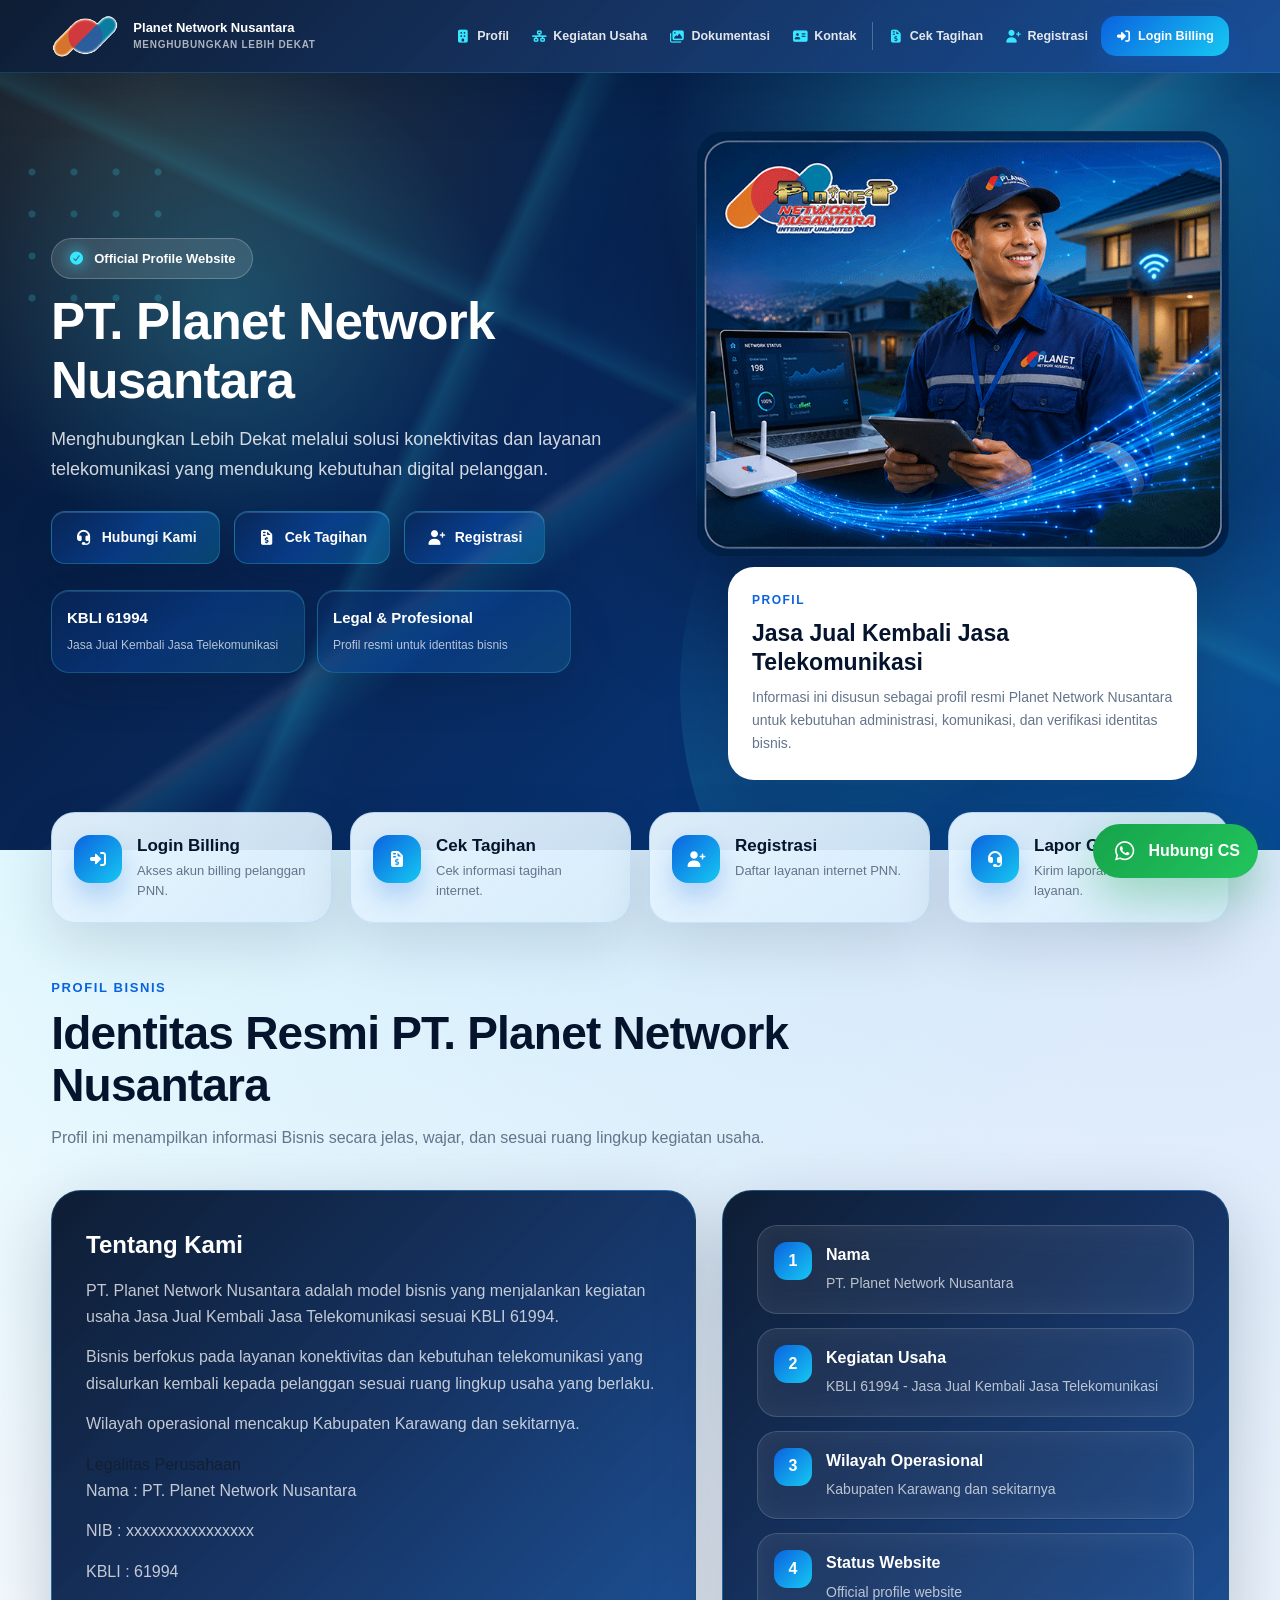
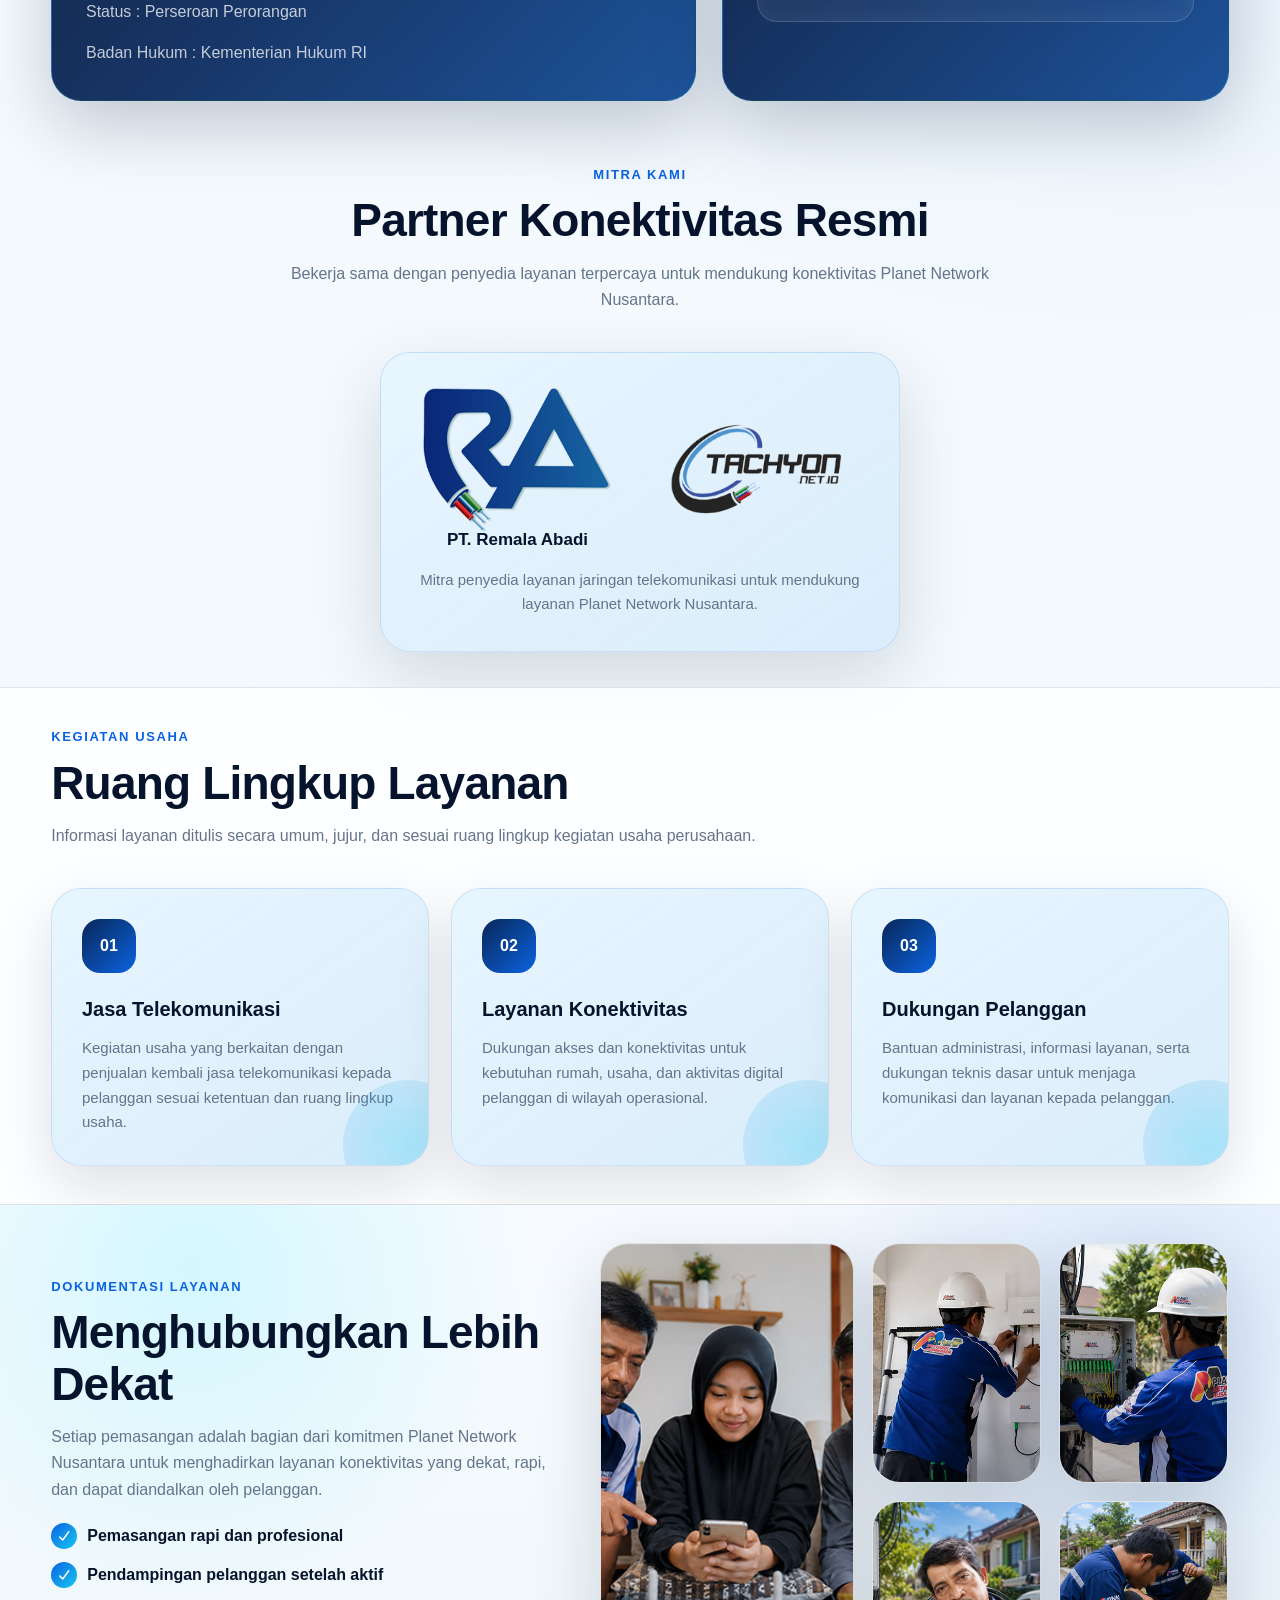
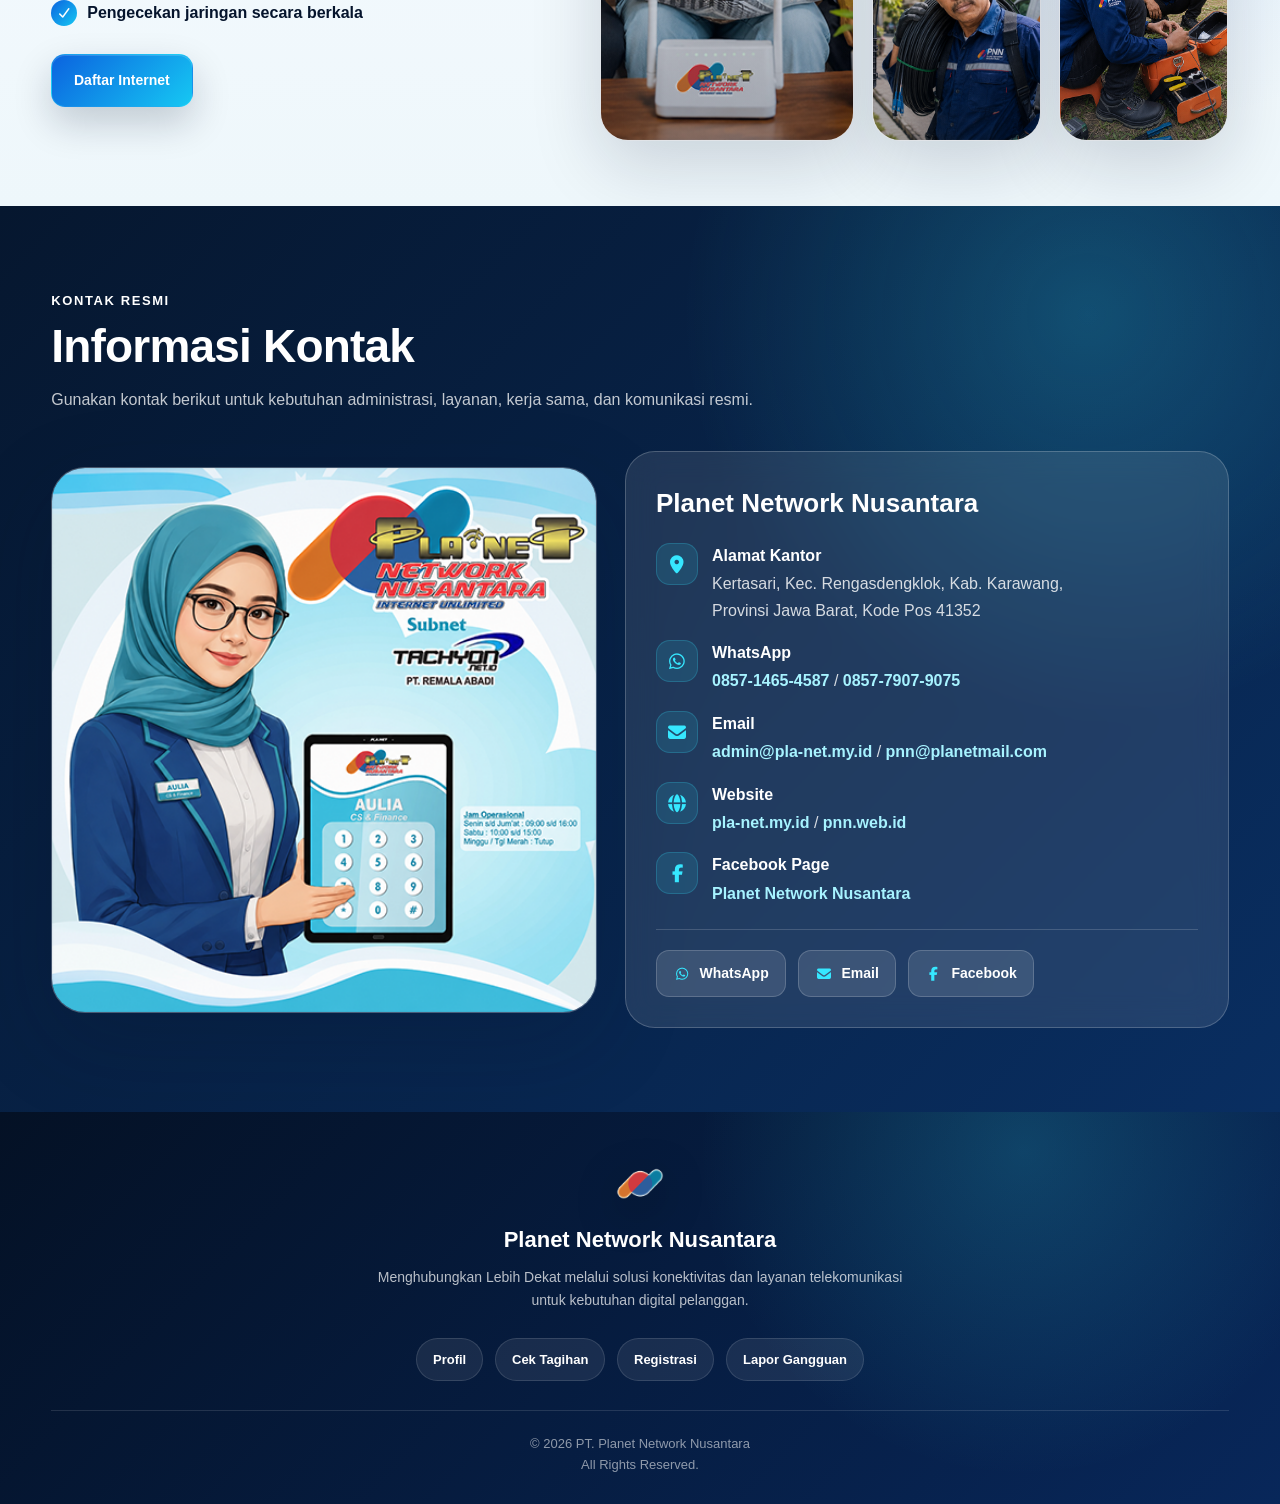
==== index.html @ 6c0a1326 "Update index.html" ====
<!DOCTYPE html>
<html lang="id">
<head>
<meta charset="UTF-8">
<meta name="viewport" content="width=device-width, initial-scale=1.0">

<title>PT. Planet Network Nusantara</title>
<meta name="description" content="PT. Planet Network Nusantara adalah penyedia layanan akses internet berbasis fiber optik dan jasa jual kembali jasa telekomunikasi (KBLI 61994).">	
<meta name="keywords" content="PT. Planet Network Nusantara, Planet Network Nusantara, Internet Fiber Optik, ISP, KBLI 61994">
<meta name="author" content="PT. Planet Network Nusantara">
<link rel="canonical" href="https://pla-net.my.id/">
<script type="application/ld+json">
{
  "@context":"https://schema.org",
  "@type":"Organization",
  "name":"PT. Planet Network Nusantara",
  "url":"https://pla-net.my.id",
  "logo":"https://pla-net.my.id/img/logo.png",
  "email":"admin@pla-net.my.id",
  "telephone":"+6285779079075",
  "address":{
      "@type":"PostalAddress",
      "addressLocality":"Karawang",
      "addressRegion":"Jawa Barat",
      "addressCountry":"ID"
  }
}
</script>
<meta name="robots" content="index, follow">
<meta property="og:title" content="PT. Planet Network Nusantara">

<meta property="og:image" content="https://pla-net.my.id/img/og-pnn.jpg">
<meta property="og:url" content="https://pla-net.my.id">
<meta property="og:type" content="website">
	
<meta name="twitter:card" content="summary_large_image">
<meta name="twitter:title" content="PT. Planet Network Nusantara">
<meta name="twitter:description" content="PT. Planet Network Nusantara adalah penyedia layanan akses internet berbasis fiber optik dan jasa jual kembali jasa telekomunikasi (KBLI 61994).">
<meta name="twitter:image" content="https://pla-net.my.id/img/og-pnn.jpg">

<link rel="icon" type="image/png" href="img/logo.png">
<link rel="stylesheet" href="vendor/fontawesome/css/all.min.css">
<link rel="stylesheet" href="css/style.css">

</head>

<body>

  <header class="site-header">
  <div class="container nav-wrapper">

    <a class="brand" href="#home">
      <img src="img/logo.png" alt="Logo Planet Network Nusantara">
      <div class="brand-title">
        Planet Network Nusantara
        <span>Menghubungkan Lebih Dekat</span>
      </div>
    </a>

    <button type="button" class="nav-toggle" id="navToggle" aria-label="Buka Menu">
      <i class="fa-solid fa-bars"></i>
    </button>

    <nav class="main-nav" id="mainNav">  
  <a href="#profil"><i class="fa-solid fa-building"></i> Profil</a>
  <a href="#kegiatan"><i class="fa-solid fa-network-wired"></i> Kegiatan Usaha</a>
<a href="#dokumentasi"><i class="fa-solid fa-images"></i> Dokumentasi</a>
<a href="#kontak"><i class="fa-solid fa-address-card"></i> Kontak</a>

  <div class="nav-divider"></div>

  <a href="https://cek.pnn.web.id">
    <i class="fa-solid fa-file-invoice-dollar"></i> Cek Tagihan
  </a>

  <a href="https://daftar.pnn.web.id">
    <i class="fa-solid fa-user-plus"></i> Registrasi
  </a>

  <a class="nav-cta" href="https://login.pnn.web.id">
    <i class="fa-solid fa-right-to-bracket"></i> Login Billing
  </a>
</nav>
  </div>
</header>

  <main>
    <section class="hero" id="home">
      <div class="container hero-grid">
        <div>
          <div class="hero-badge">
  <i class="fa-solid fa-circle-check"></i>
  Official Profile Website
</div>
          <h1>PT. Planet Network Nusantara</h1>
          <p>
  Menghubungkan Lebih Dekat melalui solusi konektivitas
  dan layanan telekomunikasi yang mendukung kebutuhan
  digital pelanggan.
</p>

          <div class="actions">

  <a class="btn btn-primary" href="#kontak">
    <i class="fa-solid fa-headset"></i>
    Hubungi Kami
  </a>

  <a class="btn btn-secondary" href="https://cek.pnn.web.id">
    <i class="fa-solid fa-file-invoice-dollar"></i>
    Cek Tagihan
  </a>

  <a class="btn btn-secondary" href="https://daftar.pnn.web.id">
    <i class="fa-solid fa-user-plus"></i>
    Registrasi
  </a>

</div>

          <div class="trust-row">
            <div class="trust">
              <strong>KBLI 61994</strong>
              <span>Jasa Jual Kembali Jasa Telekomunikasi</span>
            </div>
            
            <div class="trust">
              <strong>Legal & Profesional</strong>
              <span>Profil resmi untuk identitas bisnis</span>
            </div>
          </div>
        </div>

        <div class="hero-visual">

  <img 
    class="hero-tech-img"
    src="img/hero-network.png"
    alt="Planet Network Nusantara">

  <div class="showcase-card">
          <div class="glass-card">
            <small>Profil</small>
            <h3>Jasa Jual Kembali Jasa Telekomunikasi</h3>
            <p>
              Informasi ini disusun sebagai profil resmi Planet Network Nusantara
              untuk kebutuhan administrasi, komunikasi, dan verifikasi identitas bisnis.
            </p>
          </div>
        </div>
      </div>
    </section>
    <section class="quick-section" id="akses-cepat">
      <div class="container">

        <div class="quick-grid">

          <a class="quick-card" href="https://login.pnn.web.id">
            <div class="quick-icon">
              <i class="fa-solid fa-right-to-bracket"></i>
            </div>
            <div>
              <h3>Login Billing</h3>
              <p>Akses akun billing pelanggan PNN.</p>
            </div>
          </a>

          <a class="quick-card" href="https://cek.pnn.web.id">
            <div class="quick-icon">
              <i class="fa-solid fa-file-invoice-dollar"></i>
            </div>
            <div>
              <h3>Cek Tagihan</h3>
              <p>Cek informasi tagihan internet.</p>
            </div>
          </a>

          <a class="quick-card" href="https://daftar.pnn.web.id">
            <div class="quick-icon">
              <i class="fa-solid fa-user-plus"></i>
            </div>
            <div>
              <h3>Registrasi</h3>
              <p>Daftar layanan internet PNN.</p>
            </div>
          </a>

          <a class="quick-card" href="https://lapor.pnn.web.id">
            <div class="quick-icon">
              <i class="fa-solid fa-headset"></i>
            </div>
            <div>
              <h3>Lapor Gangguan</h3>
              <p>Kirim laporan kendala layanan.</p>
            </div>
          </a>

        </div>

      </div>
    </section>
	
    <section id="profil">
      <div class="container">
        <div class="section-head">
          <div class="label">Profil Bisnis</div>
          <h2>Identitas Resmi PT. Planet Network Nusantara</h2>
          <p>
            Profil ini menampilkan informasi Bisnis secara jelas, wajar, dan sesuai ruang lingkup kegiatan usaha.
          </p>
        </div>

        <div class="about-wrap">
          <div class="panel">
            <h3>Tentang Kami</h3>
            <p>
              PT. Planet Network Nusantara adalah model bisnis yang menjalankan kegiatan usaha
              Jasa Jual Kembali Jasa Telekomunikasi sesuai KBLI 61994.
            </p>
            <p>
              Bisnis berfokus pada layanan konektivitas dan kebutuhan telekomunikasi yang
              disalurkan kembali kepada pelanggan sesuai ruang lingkup usaha yang berlaku.
            </p>
            <p>
              Wilayah operasional mencakup Kabupaten Karawang dan sekitarnya.
            </p>
			  Legalitas Perusahaan<p>

Nama :
PT. Planet Network Nusantara</p>
<p>
NIB :
xxxxxxxxxxxxxxxx</p>
<p>
KBLI :
61994</p>
<p>
Status :
Perseroan Perorangan</p>
<p>
Badan Hukum :
Kementerian Hukum RI</p>
          </div>

          <div class="panel">
            <div class="info-list">
              <div class="info-item">
                <div class="mark">1</div>
                <div>
                  <strong>Nama</strong>
                  <span>PT. Planet Network Nusantara</span>
                </div>
              </div>

              <div class="info-item">
                <div class="mark">2</div>
                <div>
                  <strong>Kegiatan Usaha</strong>
                  <span>KBLI 61994 - Jasa Jual Kembali Jasa Telekomunikasi</span>
                </div>
              </div>

              <div class="info-item">
                <div class="mark">3</div>
                <div>
                  <strong>Wilayah Operasional</strong>
                  <span>Kabupaten Karawang dan sekitarnya</span>
                </div>
              </div>

              <div class="info-item">
                <div class="mark">4</div>
                <div>
                  <strong>Status Website</strong>
                  <span>Official profile website</span>
                </div>
              </div>
            </div>
          </div>
        </div>
      </div>
    </section>
  

    <!-- MITRA KAMI -->
    <section class="partner-section" id="mitra">
      <div class="container">

        <div class="section-head partner-head">
          <div class="label">Mitra Kami</div>
          <h2>Partner Konektivitas Resmi</h2>
          <p>
            Bekerja sama dengan penyedia layanan terpercaya untuk mendukung
            konektivitas Planet Network Nusantara.
          </p>
        </div>

                <div class="partner-card">

          <div class="partner-logo-row">


            <div class="partner-logo-box">

              <img 
                src="img/logo-ra.png"
                alt="PT. Remala Abadi"
                class="partner-logo"
              >

              <div class="partner-name">
                PT. Remala Abadi
              </div>

            </div>


            <div class="partner-logo-box">

              <img
                src="img/tc.png"
                alt="Mitra Telekomunikasi"
                class="partner-logo"
              >

            </div>


          </div>


          <p>
            Mitra penyedia layanan jaringan telekomunikasi
            untuk mendukung layanan Planet Network Nusantara.
          </p>


        </div>

      </div>
    </section>

     <section class="business" id="kegiatan">
      <div class="container">
        <div class="section-head">
          <div class="label">Kegiatan Usaha</div>
          <h2>Ruang Lingkup Layanan</h2>
          <p>
            Informasi layanan ditulis secara umum, jujur, dan sesuai ruang lingkup kegiatan usaha perusahaan.
          </p>
        </div>

        <div class="business-grid">
          <div class="business-card">
            <div class="num">01</div>
            <h3>Jasa Telekomunikasi</h3>
            <p>
              Kegiatan usaha yang berkaitan dengan penjualan kembali jasa telekomunikasi kepada
              pelanggan sesuai ketentuan dan ruang lingkup usaha.
            </p>
          </div>

          <div class="business-card">
            <div class="num">02</div>
            <h3>Layanan Konektivitas</h3>
            <p>
              Dukungan akses dan konektivitas untuk kebutuhan rumah, usaha, dan aktivitas digital
              pelanggan di wilayah operasional.
            </p>
          </div>

          <div class="business-card">
            <div class="num">03</div>
            <h3>Dukungan Pelanggan</h3>
            <p>
              Bantuan administrasi, informasi layanan, serta dukungan teknis dasar untuk menjaga
              komunikasi dan layanan kepada pelanggan.
            </p>
          </div>
        </div>
      </div>
    </section>
	
<section class="story-section" id="dokumentasi">
  <div class="container story-layout">

    <div class="story-content">
      <div class="label">Dokumentasi Layanan</div>
      <h2>Menghubungkan Lebih Dekat</h2>
      <p>
        Setiap pemasangan adalah bagian dari komitmen Planet Network Nusantara
        untuk menghadirkan layanan konektivitas yang dekat, rapi, dan dapat
        diandalkan oleh pelanggan.
      </p>

      <div class="story-points">
        <div><i class="fa-solid fa-check"></i> Pemasangan rapi dan profesional</div>
        <div><i class="fa-solid fa-check"></i> Pendampingan pelanggan setelah aktif</div>
        <div><i class="fa-solid fa-check"></i> Pengecekan jaringan secara berkala</div>
      </div>

      <a class="btn btn-primary story-btn" href="https://daftar.pnn.web.id">
        Daftar Internet
      </a>
    </div>

    <div class="story-gallery">

  <div class="story-photo story-photo-large">
    <img src="img/kegiatan/pelanggan-01.jpg" 
    alt="Pelanggan Planet Network Nusantara">
  </div>


  <div class="story-photo">
    <img src="img/kegiatan/pemasangan-01.jpg" 
    alt="Pemasangan WiFi PNN">
  </div>


  <div class="story-photo">
    <img src="img/kegiatan/odp-01.jpg" 
    alt="Pengecekan ODP Fiber Optic">
  </div>


  <div class="story-photo">
    <img src="img/kegiatan/kabel-fo-01.jpg" 
    alt="Teknisi membawa kabel fiber optic">
  </div>


  <div class="story-photo">
    <img src="img/kegiatan/instalasi-01.jpg" 
    alt="Tim Planet Network Nusantara">
  </div>


        </div>
      </div>
    </section>

    <section class="contact-section" id="kontak">
      <div class="container">
        <div class="section-head">
          <div class="label">Kontak Resmi</div>
          <h2>Informasi Kontak</h2>
          <p>
            Gunakan kontak berikut untuk kebutuhan administrasi, layanan, kerja sama, dan komunikasi resmi.
          </p>
        </div>

        <div class="contact-layout">
          <div class="contact-image">
            <img src="img/info.png" alt="Informasi kontak Planet Network Nusantara">
          </div>

          <div class="contact-card">
            <h3>Planet Network Nusantara</h3>

            <div class="contact-list">

  <div class="contact-item">
    <div class="contact-icon">
      <i class="fa-solid fa-location-dot"></i>
    </div>
    <div>
      <b>Alamat Kantor</b>
      Kertasari,
      Kec. Rengasdengklok, Kab. Karawang,<br>
      Provinsi Jawa Barat, Kode Pos 41352
    </div>
  </div>

  <div class="contact-item">
    <div class="contact-icon">
      <i class="fa-brands fa-whatsapp"></i>
    </div>
    <div>
      <b>WhatsApp</b>
      <a href="https://wa.me/6285714654587" target="_blank" rel="noopener">0857-1465-4587</a> / <a href="https://wa.me/6285714654587" target="_blank" rel="noopener">0857-7907-9075</a>
    </div>
  </div>

  <div class="contact-item">
    <div class="contact-icon">
      <i class="fa-solid fa-envelope"></i>
    </div>
    <div>
      <b>Email</b>
      <a href="mailto:admin@pla-net.my.id">admin@pla-net.my.id</a> / <a href="mailto:pnn@planetmail.com">pnn@planetmail.com</a>
    </div>
  </div>

  <div class="contact-item">
    <div class="contact-icon">
      <i class="fa-solid fa-globe"></i>
    </div>
    <div>
      <b>Website</b>
      <a href="https://pla-net.my.id" target="_blank" rel="noopener">pla-net.my.id</a> / <a href="https://pnn.web.id" target="_blank" rel="noopener">pnn.web.id</a>
    </div>
  </div>

  <div class="contact-item">
    <div class="contact-icon">
      <i class="fa-brands fa-facebook-f"></i>
    </div>
    <div>
      <b>Facebook Page</b>
      <a href="https://www.facebook.com/planet.hotspot" target="_blank" rel="noopener">Planet Network Nusantara</a>
    </div>
  </div>

</div>

            <div class="social-box">
  <a class="social-link" href="https://wa.me/6285714654587" target="_blank" rel="noopener">
    <i class="fa-brands fa-whatsapp"></i>
    WhatsApp
  </a>

  <a class="social-link" href="mailto:admin@pnn.web.id">
    <i class="fa-solid fa-envelope"></i>
    Email
  </a>

  <a class="social-link" href="https://www.facebook.com/planet.hotspot" target="_blank" rel="noopener">
    <i class="fa-brands fa-facebook-f"></i>
    Facebook
  </a>
            </div>
          </div>
        </div>
      </div>
    </section>
  </main>

 <footer class="footer">

  <div class="container footer-wrap">

    <div class="footer-brand">

      <img src="img/logo.png" alt="Planet Network Nusantara">

      <h3>Planet Network Nusantara</h3>

      <p>
        Menghubungkan Lebih Dekat melalui solusi konektivitas
        dan layanan telekomunikasi untuk kebutuhan digital pelanggan.
      </p>

    </div>


    <div class="footer-menu">

      <a href="#profil">
        Profil
      </a>

      <a href="https://cek.pnn.web.id">
        Cek Tagihan
      </a>

      <a href="https://daftar.pnn.web.id">
        Registrasi
      </a>

      <a href="https://lapor.pnn.web.id">
        Lapor Gangguan
      </a>

    </div>


    <div class="footer-copy">

      © 2026 PT. Planet Network Nusantara<br>
      All Rights Reserved.

                 </div>

  </div>

</footer>
<a class="float-wa" href="https://wa.me/628586333160" target="_blank" rel="noopener">
  <i class="fa-brands fa-whatsapp"></i>
  <span>Hubungi CS</span>
</a>
 <script src="js/script.js"></script>
</body>
</html>
---- css/style.css ----
/* =========================================================
   PLANET NETWORK NUSANTARA
   CLEAN STYLE.CSS
   ROOT + GLOBAL + HEADER / NAVBAR
========================================================= */

/* ===== ROOT COLOR ===== */
:root {
  --navy: #05142c;
  --navy2: #08275a;
  --blue: #0b63df;
  --sky: #16c8f3;
  --cyan: #36e7ff;
  --gold: #d6b75e;
  --white: #ffffff;
  --soft: #f3f8fd;
  --text: #122033;
  --muted: #64748b;
  --line: rgba(15, 35, 70, .12);
  --shadow: 0 28px 90px rgba(5, 20, 44, .18);
}

/* ===== RESET ===== */
* {
  box-sizing: border-box;
  margin: 0;
  padding: 0;
}

html {
  scroll-behavior: smooth;
  width: 100%;
  overflow-x: hidden;
}

body {
  width: 100%;
  max-width: 100%;
}

body {
  font-family: 'Manrope', sans-serif;
  color: var(--text);
  line-height: 1.65;
  overflow-x: hidden;

  background:
    radial-gradient(circle at 10% 10%, rgba(54, 231, 255, .16), transparent 26%),
    radial-gradient(circle at 90% 15%, rgba(11, 99, 223, .14), transparent 30%),
    linear-gradient(180deg, #f7fbff 0%, #eef7fb 100%);
}

body::before {
  content: "";
  position: fixed;
  inset: 0;
  z-index: -2;
  pointer-events: none;

  background:
    url("data:image/svg+xml,%3Csvg width='1600' height='1000' viewBox='0 0 1600 1000' xmlns='http://www.w3.org/2000/svg'%3E%3Cdefs%3E%3Cfilter id='g'%3E%3CfeGaussianBlur stdDeviation='3'/%3E%3C/filter%3E%3ClinearGradient id='a' x1='0' x2='1' y1='0' y2='0'%3E%3Cstop stop-color='%230b63df' stop-opacity='0'/%3E%3Cstop offset='.5' stop-color='%2336e7ff' stop-opacity='.55'/%3E%3Cstop offset='1' stop-color='%230b63df' stop-opacity='0'/%3E%3C/linearGradient%3E%3C/defs%3E%3Cpath d='M-80 190 C280 70 450 330 820 210 S1260 20 1700 150' fill='none' stroke='url(%23a)' stroke-width='4' filter='url(%23g)'/%3E%3Cpath d='M-80 420 C310 240 530 570 900 380 S1250 210 1700 320' fill='none' stroke='url(%23a)' stroke-width='3' filter='url(%23g)'/%3E%3Cpath d='M-80 750 C270 560 510 830 870 650 S1260 500 1700 610' fill='none' stroke='url(%23a)' stroke-width='4' filter='url(%23g)'/%3E%3Ccircle cx='330' cy='260' r='5' fill='%2336e7ff' opacity='.75'/%3E%3Ccircle cx='850' cy='380' r='5' fill='%2336e7ff' opacity='.7'/%3E%3Ccircle cx='1220' cy='540' r='5' fill='%2336e7ff' opacity='.7'/%3E%3C/svg%3E")
    center top / cover no-repeat;

  opacity: .65;
}

a {
  text-decoration: none;
  color: inherit;
}

img {
  max-width: 100%;
}

.container {
  width: min(1180px, 92%);
  margin: auto;
}

section {
  padding: 84px 0;
}

/* ===== TYPOGRAPHY GLOBAL ===== */
h1 {
  font-size: clamp(32px, 4vw, 52px);
  line-height: 1.15;
  letter-spacing: -.8px;
  font-weight: 800;
  color: #ffffff;
  margin-bottom: 14px;
}

h2 {
  color: var(--navy);
  font-size: clamp(30px, 4vw, 46px);
  line-height: 1.12;
  letter-spacing: -.8px;
  margin-bottom: 14px;
}

.label {
  color: var(--blue);
  text-transform: uppercase;
  letter-spacing: 1.6px;
  font-weight: 900;
  font-size: 13px;
  margin-bottom: 10px;
}

.section-head {
  max-width: 780px;
  margin-bottom: 38px;
}

.section-head p {
  color: var(--muted);
  font-size: 16px;
}

/* ===== BUTTON GLOBAL ===== */
.btn {
  display: inline-flex;
  align-items: center;
  justify-content: center;
  gap: 9px;

  min-height: 50px;
  padding: 14px 22px;

  border-radius: 14px;

  font-size: 14px;
  font-weight: 900;

  transition:
    transform .25s ease,
    box-shadow .25s ease,
    background .25s ease,
    opacity .25s ease;
}

.btn i {
  font-size: 15px;
}

.btn-primary,
.btn-secondary {
  position: relative;
  overflow: hidden;

  color: #ffffff;

  background:
    linear-gradient(
      135deg,
      rgba(8, 39, 90, .88),
      rgba(11, 99, 223, .38),
      rgba(22, 200, 243, .22)
    );

  border: 1px solid rgba(54, 231, 255, .28);

  box-shadow:
    0 16px 38px rgba(5, 20, 44, .20),
    inset 0 1px 0 rgba(255,255,255,.16);
}

.btn-primary::before,
.btn-secondary::before {
  content: "";
  position: absolute;
  inset: 0;

  border-radius: inherit;
  padding: 1px;

  background:
    linear-gradient(
      120deg,
      transparent,
      rgba(54, 231, 255, .95),
      rgba(255,255,255,.55),
      transparent
    );

  opacity: 0;

  -webkit-mask:
    linear-gradient(#000 0 0) content-box,
    linear-gradient(#000 0 0);

  -webkit-mask-composite: xor;
  mask-composite: exclude;

  pointer-events: none;
}

.btn-primary:hover,
.btn-secondary:hover {
  transform: translateY(-3px);
  background:
    linear-gradient(
      135deg,
      rgba(8, 39, 90, .94),
      rgba(11, 99, 223, .52),
      rgba(22, 200, 243, .32)
    );
}

.btn-primary:hover::before,
.btn-secondary:hover::before {
  opacity: 1;
}

/* =========================================================
   HEADER / NAVBAR
========================================================= */

.site-header {
  position: sticky;
  top: 0;
  z-index: 999;

  background:
    linear-gradient(
      135deg,
      rgba(5, 20, 44, .96),
      rgba(8, 39, 90, .94),
      rgba(6, 65, 143, .92)
    );

  backdrop-filter: blur(20px);
  border-bottom: 1px solid rgba(54, 231, 255, .18);
  box-shadow: 0 18px 45px rgba(5, 20, 44, .25);
}

.site-header.scrolled {
  box-shadow: 0 18px 50px rgba(5, 20, 44, .38);
}

.nav-wrapper {
  height: 72px;

  display: flex;
  align-items: center;
  justify-content: space-between;
  gap: 18px;
}

/* ===== BRAND ===== */
.brand {
  display: flex;
  align-items: center;
  gap: 14px;
  min-width: 0;
}

.brand img {
  height: 46px;
  width: auto;
  display: block;
}

.brand-title {
  color: #ffffff;
  font-size: 13px;
  font-weight: 900;
  line-height: 1.15;
}

.brand-title span {
  display: block;
  color: rgba(255, 255, 255, .65);
  font-size: 10px;
  font-weight: 800;
  letter-spacing: .7px;
  text-transform: uppercase;
  margin-top: 3px;
}

/* ===== DESKTOP NAV ===== */
.main-nav {
  display: flex;
  align-items: center;
  gap: 4px;
}

.main-nav a {
  display: inline-flex;
  align-items: center;
  gap: 6px;

  padding: 8px 9px;
  border-radius: 13px;

  color: rgba(255, 255, 255, .88);

  font-size: 12.5px;
  font-weight: 900;
  white-space: nowrap;

  transition:
    transform .2s ease,
    background .2s ease,
    color .2s ease;
}

.main-nav a i {
  color: #36e7ff;
  font-size: 13px;
}

.main-nav a:hover {
  background: rgba(255, 255, 255, .12);
  color: #ffffff;
  transform: translateY(-1px);
}

.nav-divider {
  width: 1px;
  height: 28px;
  background: rgba(255, 255, 255, .25);
  margin: 0 2px;
}

/* ===== NAV CTA ===== */
.main-nav .nav-cta {
  color: #ffffff;
  padding: 10px 15px;
  border-radius: 15px;

  background: linear-gradient(135deg, var(--blue), var(--sky));
  box-shadow: 0 10px 24px rgba(11, 99, 223, .24);
}

.main-nav .nav-cta i {
  color: #ffffff;
}

.main-nav .nav-cta:hover {
  color: #ffffff;
  background: linear-gradient(135deg, var(--navy2), var(--blue));
}

/* ===== MOBILE TOGGLE ===== */
.nav-toggle {
  display: none;

  width: 46px;
  height: 46px;

  border: 0;
  border-radius: 14px;

  background: linear-gradient(135deg, var(--blue), var(--sky));
  color: #ffffff;

  font-size: 20px;
  cursor: pointer;
}

/* ===== TABLET / MOBILE NAV ===== */
@media (max-width: 960px) {
  .nav-toggle {
    display: grid;
    place-items: center;
  }

/* navbar mobile berhenti setelah hero */
.site-header.mobile-hide {
  transform: translateY(-110%);
}

.site-header {
  transition: transform .35s ease;
}

  .main-nav {
    position: absolute;
    top: 82px;
    left: 50%;
    transform: translateX(-50%);

    width: 88%;
    max-width: 390px;

    display: none;
    flex-direction: column;
    align-items: stretch;

    gap: 9px;
    padding: 16px;

    border-radius: 26px;

    background:
      linear-gradient(
        135deg,
        rgba(5, 20, 44, .98),
        rgba(8, 39, 90, .96),
        rgba(6, 65, 143, .95)
      );

    border: 1px solid rgba(54, 231, 255, .25);
    box-shadow: 0 25px 70px rgba(5, 20, 44, .35);
    backdrop-filter: blur(20px);
  }

  .main-nav.active {
    display: flex;
  }

  .main-nav a {
    width: 100%;
    min-height: 48px;

    justify-content: flex-start;

    padding: 12px 15px;
    border-radius: 15px;

    color: #ffffff;
    background: rgba(255, 255, 255, .08);
    border: 1px solid rgba(255, 255, 255, .12);

    font-size: 13px;
  }

  .main-nav a i {
    color: #36e7ff;
  }

  .main-nav a:hover {
    background: rgba(54, 231, 255, .14);
    color: #ffffff;
  }

  .main-nav .nav-cta {
    background: linear-gradient(135deg, var(--blue), var(--sky));
    border: none;
  }

  .nav-divider {
    width: 100%;
    height: 1px;
    margin: 6px 0;
    background: rgba(255, 255, 255, .18);
  }

  .hero-grid,
  .about-wrap,
  .contact-layout {
    grid-template-columns: 1fr;
  }

  .business-grid {
    grid-template-columns: 1fr;
  }

  .trust-row {
    grid-template-columns: 1fr;
  }
}

/* ===== SMALL MOBILE ===== */
@media (max-width: 560px) {
  .nav-wrapper {
    height: 76px;
  }

  .brand img {
    height: 44px;
  }

  .brand-title {
    font-size: 13px;
  }

  .brand-title span {
    font-size: 10px;
  }

  section {
    padding: 64px 0;
  }

  .btn {
    width: 100%;
  }
}
/* =========================================================
   BAGIAN 2 — HERO + AKSES CEPAT
========================================================= */

/* ===== HERO SECTION ===== */
.hero {
  position: relative;
  overflow: hidden;
  color: #ffffff;

  background:
    radial-gradient(circle at 82% 10%, rgba(54, 231, 255, .35), transparent 31%),
    radial-gradient(circle at 12% 0%, rgba(214, 183, 94, .18), transparent 32%),
    linear-gradient(135deg, var(--navy) 0%, var(--navy2) 45%, #06418f 100%);

  padding: 58px 0 70px;
}

.hero::before {
  content: "";
  position: absolute;
  inset: 0;
  pointer-events: none;

  background:
    radial-gradient(circle at 18% 30%, rgba(54,231,255,.22), transparent 22%),
    radial-gradient(circle at 82% 28%, rgba(22,200,243,.20), transparent 26%),

    linear-gradient(
      115deg,
      transparent 0%,
      transparent 35%,
      rgba(54,231,255,.16) 36%,
      rgba(54,231,255,.03) 38%,
      transparent 42%
    ),

    linear-gradient(
      145deg,
      transparent 0%,
      transparent 48%,
      rgba(255,255,255,.10) 49%,
      rgba(54,231,255,.13) 50%,
      transparent 53%
    ),

    linear-gradient(
      25deg,
      transparent 0%,
      transparent 55%,
      rgba(54,231,255,.12) 56%,
      rgba(54,231,255,.02) 58%,
      transparent 62%
    );

  opacity: .9;
}

.hero::after {
  content: "";
  position: absolute;

  right: -160px;
  bottom: -220px;

  width: 760px;
  height: 760px;

  border-radius: 50%;

  background:
    radial-gradient(circle, rgba(54,231,255,.18), transparent 58%),
    conic-gradient(
      from 220deg,
      transparent 0deg,
      rgba(54,231,255,.18) 36deg,
      transparent 72deg,
      rgba(11,99,223,.10) 110deg,
      transparent 160deg,
      rgba(54,231,255,.12) 210deg,
      transparent 280deg,
      transparent 360deg
    );

  filter: blur(.2px);
  opacity: .75;
  pointer-events: none;
}

.hero .hero-grid::before {
  content: "";
  position: absolute;

  left: -40px;
  top: 20px;

  width: 180px;
  height: 180px;

  background:
    radial-gradient(circle, rgba(54,231,255,.9) 0 3px, transparent 4px) 0 0 / 42px 42px;

  opacity: .22;
  pointer-events: none;
}

.hero .hero-grid::after {
  content: "";
  position: absolute;

  right: 18px;
  top: 55px;

  width: 240px;
  height: 160px;

  background:
    radial-gradient(circle, rgba(255,255,255,.75) 0 2px, transparent 3px) 0 0 / 46px 46px;

  opacity: .18;
  pointer-events: none;
}

.hero-grid {
  position: relative;
  z-index: 2;

  display: grid;
  grid-template-columns: 1.05fr .95fr;
  gap: 56px;
  align-items: center;
}

/* ===== HERO BADGE ===== */
.hero-badge {
  display: inline-flex;
  align-items: center;
  gap: 10px;

  padding: 9px 16px;
  margin-bottom: 14px;

  border-radius: 999px;

  background: rgba(255, 255, 255, .12);
  border: 1px solid rgba(255, 255, 255, .22);

  color: #ffffff;

  font-size: 13px;
  font-weight: 900;

  backdrop-filter: blur(12px);
}

.hero-badge i {
  color: #36e7ff;
  filter: drop-shadow(0 0 8px #36e7ff);
}

.hero p {
  color: rgba(255, 255, 255, .82);
  max-width: 690px;

  font-size: 18px;
  margin-bottom: 26px;
}

/* ===== HERO ACTION BUTTONS ===== */
.actions {
  display: flex;
  flex-wrap: wrap;
  gap: 14px;

  margin-bottom: 26px;
}

/* ===== HERO TRUST CARDS ===== */
.trust-row {
  display: grid;
  grid-template-columns: repeat(2, minmax(0, 1fr));
  gap: 12px;

  max-width: 520px;
}

.trust {
  position: relative;
  overflow: hidden;

  padding: 15px;

  border-radius: 18px;

  background:
    linear-gradient(
      145deg,
      rgba(8, 39, 90, .72),
      rgba(11, 99, 223, .26),
      rgba(54, 231, 255, .12)
    );

  border: 1px solid rgba(54, 231, 255, .24);

  box-shadow:
    0 18px 42px rgba(5, 20, 44, .18),
    inset 0 1px 0 rgba(255,255,255,.12);

  transition:
    transform .28s ease,
    box-shadow .28s ease,
    border .28s ease,
    background .28s ease,
    opacity .25s ease;
}

.trust::before {
  content: "";
  position: absolute;
  inset: 0;

  border-radius: inherit;
  padding: 1px;

  background:
    linear-gradient(
      120deg,
      transparent,
      rgba(54, 231, 255, .90),
      rgba(255,255,255,.45),
      transparent
    );

  opacity: 0;

  -webkit-mask:
    linear-gradient(#000 0 0) content-box,
    linear-gradient(#000 0 0);

  -webkit-mask-composite: xor;
  mask-composite: exclude;

  pointer-events: none;
}

.trust:hover {
  transform: translateY(-5px);
  box-shadow:
    0 26px 62px rgba(5, 20, 44, .28),
    0 0 28px rgba(54,231,255,.14);
}

.trust:hover::before {
  opacity: 1;
}

.trust strong {
  display: block;
  color: #ffffff;
  font-size: 15px;
}

.trust span {
  color: rgba(255, 255, 255, .70);
  font-size: 12px;
}

/* ===== HERO VISUAL ===== */
.hero-visual {
  position: relative;

  width: 100%;
  max-width: 560px;
  margin: 0 auto;

  display: flex;
  flex-direction: column;
  align-items: center;
}

.hero-tech-img {
  position: relative;
  z-index: 2;

  width: 100%;
  max-width: 560px;

  border-radius: 30px;
  object-fit: cover;

  filter: drop-shadow(0 35px 60px rgba(0, 0, 0, .35));

  animation: floatingHero 5s ease-in-out infinite;
}

@keyframes floatingHero {
  0%,
  100% {
    transform: translateY(0);
  }

  50% {
    transform: translateY(-14px);
  }
}

/* ===== HERO GLASS CARD ===== */
.showcase-card {
  position: relative;
  z-index: 3;

  width: 88%;
  margin: 10px auto 0;
}

.glass-card {
  position: relative;

  width: 100%;
  padding: 24px;

  border-radius: 26px;

  background: #ffffff;
  color: var(--text);

  box-shadow: 0 24px 60px rgba(5, 20, 44, .18);
}

.glass-card small {
  display: block;

  color: var(--blue);

  font-size: 12px;
  font-weight: 900;
  letter-spacing: 1.5px;
  text-transform: uppercase;

  margin-bottom: 8px;
}

.glass-card h3 {
  color: var(--navy);
  font-size: 23px;
  line-height: 1.25;

  margin-bottom: 10px;
}

.glass-card p {
  color: var(--muted);
  font-size: 14px;
  margin: 0;
}

/* =========================================================
   AKSES CEPAT
========================================================= */

.quick-section {
  position: relative;
  z-index: 5;

  padding: 0 0 22px;
  margin-top: -38px;
}

.quick-grid {
  display: grid;
  grid-template-columns: repeat(4, minmax(0, 1fr));
  gap: 18px;
}

.quick-card {
  position: relative;
  overflow: hidden;

  display: flex;
  align-items: flex-start;
  gap: 15px;

  padding: 22px;
  border-radius: 24px;

  background:
    linear-gradient(
      145deg,
      rgba(230, 245, 255, .96),
      rgba(215, 235, 250, .90)
    );

  border: 1px solid rgba(11, 99, 223, .12);

  box-shadow: 0 22px 55px rgba(5, 20, 44, .12);

  transition:
    transform .35s ease,
    box-shadow .35s ease,
    filter .35s ease;
}

.quick-card:hover,
.quick-card:active {
  transform: translateY(-8px) scale(1.015);
  box-shadow: 0 35px 85px rgba(5,20,44,.25);
}

.quick-icon {
  width: 48px;
  height: 48px;

  flex: 0 0 auto;

  display: grid;
  place-items: center;

  border-radius: 16px;

  color: #ffffff;

  background: linear-gradient(135deg, var(--blue), var(--sky));
  box-shadow: 0 14px 26px rgba(11, 99, 223, .24);
}

.quick-card h3 {
  color: var(--navy);

  font-size: 17px;
  line-height: 1.25;

  margin-bottom: 5px;
}

.quick-card p {
  color: var(--muted);

  font-size: 13px;
  line-height: 1.5;
}

/* ===== RESPONSIVE HERO + QUICK ===== */
@media (max-width: 960px) {
  .hero-grid {
    grid-template-columns: 1fr;
  }

  .quick-grid {
    grid-template-columns: repeat(2, minmax(0, 1fr));
  }

  .hero-visual {
    max-width: 520px;
  }

  .hero-tech-img {
    max-width: 520px;
  }

  .showcase-card {
    width: 92%;
    margin-top: 10px;
  }
}

@media (max-width: 560px) {
  .hero {
    padding-top: 45px;
    padding-bottom: 55px;
  }

  .hero-grid {
    gap: 32px;
  }

  .hero-badge {
    font-size: 12px;
    padding: 8px 13px;
  }

  .hero p {
    font-size: 16px;
    margin-bottom: 22px;
  }

  .actions {
    flex-direction: column;
    margin-bottom: 22px;
  }

  .trust-row {
    grid-template-columns: 1fr;
    max-width: 100%;
  }

  .hero-visual {
    max-width: 100%;
  }

  .hero-tech-img {
    max-width: 100%;
    margin-bottom: 10px;
    border-radius: 24px;
  }

  .showcase-card {
    width: 94%;
    margin-top: 0;
  }

  .glass-card {
    border-radius: 22px;
    padding: 24px;
  }

  .quick-section {
    padding-bottom: 18px;
    margin-top: -24px;
  }

  .quick-grid {
    grid-template-columns: 1fr;
    gap: 14px;
  }

  .quick-card {
    padding: 18px;
    border-radius: 20px;
  }

  .quick-icon {
    width: 44px;
    height: 44px;
    border-radius: 14px;
  }
}
/* =========================================================
   BAGIAN 3 — PROFIL + KEGIATAN USAHA + DOKUMENTASI
========================================================= */

/* =========================================================
   PROFIL BISNIS
========================================================= */

#profil {
  padding-top: 32px;
  padding-bottom: 38px;
}

.about-wrap {
  display: grid;
  grid-template-columns: 1.12fr .88fr;
  gap: 26px;
  align-items: stretch;
}

.panel {
  position: relative;
  overflow: hidden;

  padding: 34px;
  border-radius: 30px;

  background:
    linear-gradient(
      135deg,
      rgba(5, 20, 44, .96),
      rgba(8, 39, 90, .94),
      rgba(6, 65, 143, .90)
    );

  border: 1px solid rgba(54, 231, 255, .18);
  box-shadow: 0 24px 70px rgba(5, 20, 44, .22);

  transition:
    transform .35s ease,
    box-shadow .35s ease,
    opacity .25s ease;
}

.panel:hover {
  transform: translateY(-8px) scale(1.015);
  box-shadow: 0 35px 85px rgba(5, 20, 44, .25);
}

.panel h3 {
  color: #ffffff;
  font-size: 24px;
  margin-bottom: 13px;
}

.panel p {
  color: rgba(255, 255, 255, .75);
  margin-bottom: 14px;
}

.panel p:last-child {
  margin-bottom: 0;
}

/* ===== INFO LIST ===== */
.info-list {
  display: grid;
  gap: 14px;
}

.info-item {
  display: flex;
  gap: 14px;

  padding: 16px;
  border-radius: 20px;

  background: rgba(255, 255, 255, .10);
  border: 1px solid rgba(255, 255, 255, .14);

  backdrop-filter: blur(12px);
}

.mark {
  width: 38px;
  height: 38px;

  flex: 0 0 auto;

  display: grid;
  place-items: center;

  border-radius: 13px;

  color: #ffffff;
  font-weight: 900;

  background: linear-gradient(135deg, var(--blue), var(--sky));
}

.info-item strong {
  display: block;
  color: #ffffff;
  margin-bottom: 2px;
}

.info-item span {
  color: rgba(255, 255, 255, .70);
  font-size: 14px;
}

/* =========================================================
   MITRA KAMI
========================================================= */

.partner-section {
  padding-top: 25px;
  padding-bottom: 35px;
}

.partner-head {
  text-align: center;
  margin-left: auto;
  margin-right: auto;
}

.partner-card {
  max-width: 520px;
  margin: auto;
  padding: 34px;
  text-align: center;
  border-radius: 30px;

  background:
    linear-gradient(
      145deg,
      rgba(230,245,255,.95),
      rgba(215,235,250,.88)
    );

  border: 1px solid rgba(11,99,223,.14);
  box-shadow: 0 25px 70px rgba(5,20,44,.14);

  transition:
    transform .35s ease,
    box-shadow .35s ease,
    filter .35s ease;
}

.partner-card:hover {
  transform: translateY(-8px) scale(1.015);
  box-shadow: 0 35px 85px rgba(5,20,44,.25);
}

.partner-logo-row {

  display: flex;

  align-items: center;

  justify-content: center;

  gap: 55px;

  margin-bottom: 18px;

}


.partner-logo-box {

  display: flex;

  flex-direction: column;

  align-items: center;

}

.partner-logo {
  max-width: 190px;
  display: block;
}

.partner-name {
  margin-top: -2px;
  color: var(--navy);
  font-size: 17px;
  font-weight: 900;
  line-height: 1.1;
}

.partner-card p {
  color: var(--muted);
  font-size: 15px;
}

@media (max-width: 560px) {
  .partner-section {
    padding-top: 28px;
    padding-bottom: 32px;
  }

  .partner-card {
    padding: 26px 22px;
    border-radius: 24px;
  }

  .partner-logo {
    max-width: 95px;
  }
  .partner-logo-row {

  gap: 25px;
  }
  
  .partner-name {
    font-size: 14px;
    margin-top: -4px;
}
}
/* =========================================================
   KEGIATAN USAHA
========================================================= */

.business {
  padding-top: 38px;
  padding-bottom: 38px;

  background: rgba(255, 255, 255, .84);
  border-top: 1px solid var(--line);
  border-bottom: 1px solid var(--line);
}

.business-grid {
  display: grid;
  grid-template-columns: repeat(3, minmax(0, 1fr));
  gap: 22px;
}

.business-card {
  position: relative;
  overflow: hidden;

  min-height: 245px;

  padding: 30px;
  border-radius: 30px;

  background:
    linear-gradient(
      145deg,
      rgba(230, 245, 255, .96),
      rgba(215, 235, 250, .90)
    );

  border: 1px solid rgba(11, 99, 223, .12);
  box-shadow: 0 22px 55px rgba(5, 20, 44, .12);

  transition:
    transform .35s ease,
    box-shadow .35s ease,
    filter .35s ease;
}

.business-card:hover,
.business-card:active {
  transform: translateY(-8px) scale(1.015);
  box-shadow: 0 35px 85px rgba(5,20,44,.25);
}

.business-card::after {
  content: "";
  position: absolute;

  right: -45px;
  bottom: -45px;

  width: 130px;
  height: 130px;

  border-radius: 50%;

  background:
    radial-gradient(
      circle,
      rgba(22, 200, 243, .28),
      rgba(11, 99, 223, .08)
    );
}

.num {
  width: 54px;
  height: 54px;

  display: grid;
  place-items: center;

  border-radius: 18px;

  color: #ffffff;
  font-weight: 900;

  background: linear-gradient(135deg, var(--navy2), var(--blue));

  margin-bottom: 20px;
}

.business-card h3 {
  color: var(--navy);
  font-size: 20px;
  margin-bottom: 10px;
}

.business-card p {
  color: var(--muted);
  font-size: 15px;
}

/* =========================================================
   DOKUMENTASI LAYANAN
========================================================= */

.story-section {
  position: relative;
  overflow: hidden;

  padding-top: 38px;
  padding-bottom: 65px;

  background:
    radial-gradient(circle at 15% 10%, rgba(54, 231, 255, .18), transparent 28%),
    radial-gradient(circle at 90% 20%, rgba(11, 99, 223, .12), transparent 32%),
    linear-gradient(180deg, #f7fbff 0%, #eef7fb 100%);
}

.story-layout {
  display: grid;
  grid-template-columns: .9fr 1.1fr;
  gap: 34px;
  align-items: center;
}

.story-content p {
  color: var(--muted);
  font-size: 16px;
  margin-bottom: 20px;
}

.story-points {
  display: grid;
  gap: 12px;
  margin-bottom: 28px;
}

.story-points div {
  display: flex;
  align-items: center;
  gap: 10px;

  color: var(--navy);
  font-weight: 800;
}

.story-points i {
  width: 26px;
  height: 26px;

  display: grid;
  place-items: center;

  border-radius: 50%;

  color: #ffffff;
  font-size: 12px;

  background: linear-gradient(135deg, var(--blue), var(--sky));
}

.story-btn {
  color: #ffffff;
  background: linear-gradient(135deg, var(--blue), var(--sky));
}

/* ===== FOTO DOKUMENTASI ===== */
.story-gallery {
  display: grid;
  grid-template-columns: 1.2fr .8fr .8fr;
  grid-template-rows: 240px 240px;
  gap: 18px;
}

.story-photo {
  position: relative;
  overflow: hidden;

  border-radius: 28px;

  background: #ffffff;
  border: 1px solid rgba(15, 35, 70, .12);

  box-shadow: 0 24px 70px rgba(5, 20, 44, .16);

  transition:
    transform .35s ease,
    box-shadow .35s ease,
    opacity .25s ease;
}

.story-photo-large {
  grid-row: span 2;
}

.story-photo img {
  width: 100%;
  height: 100%;

  display: block;
  object-fit: cover;

  transition: transform .6s ease;
}

.story-photo::after {
  content: "";
  position: absolute;
  inset: 0;

  background:
    linear-gradient(
      180deg,
      transparent 45%,
      rgba(5, 20, 44, .38)
    );

  opacity: .75;
  pointer-events: none;
}

.story-photo:hover {
  transform: translateY(-6px);
}

.story-photo:hover img {
  transform: scale(1.08);
}

/* =========================================================
   RESPONSIVE PROFIL + KEGIATAN + DOKUMENTASI
========================================================= */

@media (max-width: 960px) {
  .about-wrap,
  .story-layout {
    grid-template-columns: 1fr;
  }

  .business-grid {
    grid-template-columns: 1fr;
  }

  .story-gallery {
    grid-template-columns: 1fr 1fr;
    grid-template-rows: 280px 220px 220px;
  }

  .story-photo-large {
    grid-column: span 2;
    grid-row: auto;
  }
}

@media (max-width: 560px) {
  #profil {
    padding-top: 26px;
    padding-bottom: 28px;
  }

  .business {
    padding-top: 30px;
    padding-bottom: 28px;
  }

  .story-section {
    padding-top: 30px;
    padding-bottom: 50px;
  }

  .panel,
  .business-card {
    padding: 22px;
  }

  .story-layout {
    gap: 26px;
  }

  .story-gallery {
    grid-template-columns: 1fr;
    grid-template-rows: none;
    gap: 14px;
  }

  .story-photo,
  .story-photo-large {
    min-height: 220px;
    grid-column: auto;
    grid-row: auto;
    border-radius: 22px;
  }

  .story-photo-large {
    min-height: 270px;
  }
}
/* =========================================================
   BAGIAN 4 — KONTAK + FOOTER + FLOATING WA + LOADING + 404
========================================================= */

/* =========================================================
   KONTAK RESMI
========================================================= */

.contact-section {
  color: #ffffff;

  background:
    radial-gradient(circle at 85% 12%, rgba(54, 231, 255, .22), transparent 30%),
    linear-gradient(135deg, #06172f, #092e61);
}

.contact-section .label,
.contact-section h2 {
  color: #ffffff;
}

.contact-section .section-head p {
  color: rgba(255, 255, 255, .76);
}

.contact-layout {
  display: grid;
  grid-template-columns: .95fr 1.05fr;
  gap: 28px;
  align-items: center;
}

.contact-image {
  overflow: hidden;

  border-radius: 34px;

  background: rgba(255, 255, 255, .08);
  border: 1px solid rgba(255, 255, 255, .2);

  box-shadow: var(--shadow);
}

.contact-image img {
  width: 100%;
  display: block;
}

.contact-card {
  padding: 30px;

  border-radius: 30px;

  background: rgba(255, 255, 255, .1);
  border: 1px solid rgba(255, 255, 255, .2);

  backdrop-filter: blur(16px);

  transition:
    transform .35s ease,
    box-shadow .35s ease,
    opacity .25s ease;
}

.contact-card:hover {
  transform: translateY(-8px) scale(1.015);
  box-shadow: 0 35px 85px rgba(5, 20, 44, .25);
}

.contact-card h3 {
  font-size: 26px;
  margin-bottom: 18px;
}

.contact-list {
  display: grid;
  gap: 16px;
}

.contact-item {
  display: flex;
  align-items: flex-start;
  gap: 14px;

  color: rgba(255, 255, 255, .82);
}

.contact-icon {
  width: 42px;
  height: 42px;

  flex: 0 0 auto;

  display: grid;
  place-items: center;

  border-radius: 14px;

  color: #36e7ff;

  background: rgba(54, 231, 255, .12);
  border: 1px solid rgba(54, 231, 255, .20);
}

.contact-icon i {
  font-size: 18px;
}

.contact-item b {
  display: block;
  color: #ffffff;
  margin-bottom: 2px;
}

.contact-item a {
  color: #a7f3ff;
  font-weight: 900;
}

/* ===== SOCIAL BUTTON ===== */
.social-box {
  display: flex;
  flex-wrap: wrap;
  gap: 12px;

  margin-top: 22px;
  padding-top: 20px;

  border-top: 1px solid rgba(255, 255, 255, .16);
}

.social-link {
  display: inline-flex;
  align-items: center;
  justify-content: center;
  gap: 9px;

  min-height: 44px;
  padding: 11px 16px;

  border-radius: 13px;

  color: #ffffff;

  font-size: 14px;
  font-weight: 900;

  background: rgba(255, 255, 255, .12);
  border: 1px solid rgba(255, 255, 255, .18);

  transition:
    transform .25s ease,
    background .25s ease,
    opacity .25s ease;
}

.social-link i {
  color: #36e7ff;
}

.social-link:hover {
  transform: translateY(-2px);
  background: rgba(255, 255, 255, .18);
}

/* =========================================================
   FOOTER PREMIUM
========================================================= */

.footer {
  position: relative;
  overflow: hidden;

  padding: 55px 0 28px;

  color: #ffffff;

  background:
    radial-gradient(circle at 80% 10%, rgba(54, 231, 255, .18), transparent 30%),
    linear-gradient(135deg, #041125, #08275a);
}

.footer-wrap {
  text-align: center;
}

.footer-brand img {
  width: 48px;
  margin-bottom: 14px;

  filter: drop-shadow(0 12px 22px rgba(0, 0, 0, .28));
}

.footer-brand h3 {
  font-size: 22px;
  font-weight: 900;
  margin-bottom: 8px;
}

.footer-brand p {
  max-width: 560px;

  margin: 0 auto 26px;

  color: rgba(255, 255, 255, .72);

  font-size: 14px;
}

.footer-menu {
  display: flex;
  justify-content: center;
  flex-wrap: wrap;
  gap: 12px;

  margin-bottom: 28px;
}

.footer-menu a {
  padding: 10px 16px;

  border-radius: 999px;

  color: #ffffff;

  font-size: 13px;
  font-weight: 800;

  background: rgba(255, 255, 255, .08);
  border: 1px solid rgba(255, 255, 255, .12);

  transition:
    transform .25s ease,
    background .25s ease,
    color .25s ease,
    opacity .25s ease;
}

.footer-menu a:hover {
  background: rgba(54, 231, 255, .15);
  color: #36e7ff;
}

.footer-copy {
  padding-top: 22px;

  border-top: 1px solid rgba(255, 255, 255, .12);

  color: rgba(255, 255, 255, .55);

  font-size: 13px;
}

/* =========================================================
   FLOATING WHATSAPP
========================================================= */

.float-wa {
  position: fixed;
  right: 22px;
  bottom: 22px;
  z-index: 9999;

  display: inline-flex;
  align-items: center;
  gap: 10px;

  padding: 14px 18px;

  border-radius: 999px;

  color: #ffffff;

  font-weight: 900;

  background: linear-gradient(135deg, #16a34a, #22c55e);
  box-shadow: 0 18px 45px rgba(22, 163, 74, .35);

  transition:
    transform .25s ease,
    box-shadow .25s ease,
    opacity .25s ease;
}

.float-wa i {
  font-size: 22px;
}

.float-wa:hover {
  transform: translateY(-3px);
  box-shadow: 0 24px 60px rgba(22, 163, 74, .45);
}

/* =========================================================
   RESPONSIVE KONTAK + FOOTER + WA
========================================================= */

@media (max-width: 960px) {
  .contact-layout {
    grid-template-columns: 1fr;
  }
}

@media (max-width: 560px) {
  .contact-card {
    padding: 22px;
    border-radius: 24px;
  }

  .footer {
    padding: 36px 0 22px;
  }

  .footer-brand img {
    width: 48px;
  }

  .footer-menu {
    gap: 9px;
  }

  .float-wa {
    right: 16px;
    bottom: 16px;
    padding: 14px;
  }

  .float-wa span {
    display: none;
  }

  .error-card {
    padding: 32px 24px;
  }

  .error-card h1 {
    font-size: 64px;
  }
}
/* =========================================================
   BAGIAN 5 — ANIMASI FINAL + TOUCH EFFECT + RESPONSIVE POLISH
========================================================= */

/* ===== SCROLL REVEAL ANIMATION ===== */
.reveal {
  opacity: 0;

  transition:
    opacity .8s ease,
    transform .8s cubic-bezier(.2, .8, .2, 1);
}

/* muncul dari bawah */
.reveal-up {
  transform: translateY(45px);
}

/* muncul dari kiri */
.reveal-left {
  transform: translateX(-55px);
}

/* muncul dari kanan */
.reveal-right {
  transform: translateX(55px);
}

/* ===== FIX MOBILE HORIZONTAL OVERFLOW ===== */
@media (max-width: 560px) {
  .reveal-left,
  .reveal-right {
    transform: translateY(35px);
  }
}

.reveal.active {
  opacity: 1;
  transform: translateX(0) translateY(0);
}
/* ===== MOBILE SMOOTH REVEAL ===== */

@media (max-width: 960px) {

  .reveal-up {
    transform: translateY(18px);
  }

  .reveal-left {
    transform: translateX(-18px);
  }

  .reveal-right {
    transform: translateX(18px);
  }

}
/* ===== PERFORMANCE HINT ===== */
.trust,
.quick-card,
.panel,
.business-card,
.story-photo,
.contact-image,
.contact-card,
.social-link,
.footer-menu a,
.float-wa,
.btn {
  will-change: transform, opacity;
}

/* ===== DESKTOP PREMIUM HOVER ===== */
@media (min-width: 961px) {

  .trust:hover,
  .quick-card:hover,
  .panel:hover,
  .business-card:hover,
  .partner-card:hover,
  .contact-card:hover {
    transform: translateY(-8px) scale(1.015);
    box-shadow: 0 35px 85px rgba(5, 20, 44, .25);
  }

  .story-photo:hover {
    transform: translateY(-6px);
  }

  .footer-menu a:hover,
  .social-link:hover,
  .btn:hover,
  .float-wa:hover {
    transform: translateY(-2px);
  }

}

/* ===== MOBILE TOUCH SAFE MODE ===== */

@media (max-width: 960px) {

.trust,
.quick-card,
.panel,
.business-card,
.partner-card,
.story-photo,
.contact-card,
.glass-card,
.info-item,
.btn,
.social-link,
.footer-menu a,
.float-wa {
  -webkit-tap-highlight-color: transparent;
}

}
/* ===== REDUCE MOTION SUPPORT ===== */
@media (prefers-reduced-motion: reduce) {

  html {
    scroll-behavior: auto;
  }

  body *,
  body *::before,
  body *::after {
    animation-duration: 0.01ms;
    animation-iteration-count: 1;
    transition-duration: 0.01ms;
  }

  .reveal,
  .reveal-left,
  .reveal-right,
  .reveal-up {
    opacity: 1;
    transform: none;
  }

}

/* ===== FINAL MOBILE POLISH ===== */
@media (max-width: 560px) {
  body {
    line-height: 1.6;
  }

  h1 {
    font-size: 34px;
  }

  h2 {
    font-size: 31px;
  }

  .section-head {
    margin-bottom: 28px;
  }

  .label {
    font-size: 12px;
  }

  .hero-badge {
    max-width: 100%;
  }

  .brand-title {
    max-width: 210px;
  }

  .main-nav {
    top: 84px;
  }

  .contact-item {
    gap: 12px;
  }

  .contact-icon {
    width: 40px;
    height: 40px;
  }

  .social-box {
    gap: 10px;
  }

  .social-link {
    flex: 1 1 auto;
  }
}
/* ===== FINAL HERO MOBILE ADJUSTMENT ===== */

@media (max-width:560px){

  .btn{
    min-height:46px;
    padding:12px 18px;
    font-size:13px;
  }

  .trust-row{
    margin-bottom:25px;
  }

}
/* ===== VERY SMALL MOBILE ===== */
@media (max-width: 380px) {
  .brand-title {
    font-size: 12px;
  }

  .brand-title span {
    font-size: 9px;
  }

  h1 {
    font-size: 31px;
  }

  h2 {
    font-size: 28px;
  }

  .main-nav {
    width: 92%;
    padding: 14px;
  }

  .quick-card,
  .panel,
  .business-card,
  .contact-card {
    padding: 18px;
  }

  .glass-card {
    padding: 20px;
  }

  .footer-menu a {
    padding: 9px 13px;
  }
}
/* =========================================================
   PREMIUM HERO OPENING ANIMATION
========================================================= */

.hero-badge,
.hero h1,
.hero p,
.hero .actions,
.hero .trust-row {

  opacity: 0;

  transform:
    translateY(-55px);

  animation:
    heroSoftDrop 1.35s
    cubic-bezier(.16, 1, .3, 1)
    forwards;

}


/* urutan turun */

.hero-badge {
  animation-delay: .15s;
}


.hero h1 {
  animation-delay: .35s;
}


.hero p {
  animation-delay: .55s;
}


.hero .actions {
  animation-delay: .75s;
}


.hero .trust-row {
  animation-delay: .95s;
}


/* gerakan */

@keyframes heroSoftDrop {

  0% {

    opacity: 0;

    transform:
      translateY(-55px)
      scale(.98);

  }


  70% {

    opacity: 1;

  }


  100% {

    opacity: 1;

    transform:
      translateY(0)
      scale(1);

  }

}
/* ===== MOBILE HERO OPENING ===== */

@media(max-width:560px){

.hero-badge,
.hero h1,
.hero p,
.hero .actions,
.hero .trust-row {

animation-duration:1.1s;

}

}

/* ===== MOBILE WIDTH SAFETY FIX ===== */

@media (max-width: 560px) {

  html,
  body {
    width: 100%;
    max-width: 100%;
    overflow-x: hidden;
  }

  main,
  section,
  .hero,
  .quick-section,
  #profil,
  .partner-section,
  .business,
  .story-section,
  .contact-section,
  .footer {
    width: 100%;
    max-width: 100%;
    overflow-x: hidden;
  }

  .site-header,
  .nav-wrapper {
    overflow: visible;
  }

}

/* ===== MOBILE NAVBAR FIXED CLEAN ===== */

@media (max-width: 960px) {


  .site-header {

    position: fixed;

    top: 0;

    left: 0;

    width: 100%;

    z-index: 999;

  }


 body {

    padding-top: 0;

}


.hero {

    padding-top: 86px;

}

.main-nav {

    position: fixed;

    top: 86px;

    left: 50%;

    transform: translateX(-50%);

    width: calc(100% - 32px);

    max-width: 420px;

    z-index: 998;


    background:
      linear-gradient(
        145deg,
        rgba(5,35,85,.96),
        rgba(0,120,190,.96)
      );


    backdrop-filter: blur(18px);

    border-radius: 24px;

    padding: 18px;


    box-shadow:
      0 25px 70px rgba(0,0,0,.28);

}
}

/* =========================================================
   404 PAGE
========================================================= */

.error-page {
  min-height: 100vh;

  display: grid;
  place-items: center;

  padding: 30px;

  background: linear-gradient(135deg, #041125, #08275a);
}

.error-card {
  width: 100%;
  max-width: 520px;

  text-align: center;

  padding: 42px;
  border-radius: 32px;

  color: #ffffff;

  background: rgba(255, 255, 255, .08);
  border: 1px solid rgba(54, 231, 255, .18);

  box-shadow: 0 28px 80px rgba(5, 20, 44, .35);
}

.error-card img {
  width: 90px;
  margin-bottom: 18px;
}

.error-card h1 {
  color: #ffffff;
  font-size: 76px;
  margin-bottom: 8px;
}

.error-card h2 {
  color: #ffffff;
  margin-bottom: 10px;
}

.error-card p {
  color: rgba(255, 255, 255, .72);
  margin-bottom: 24px;
}
/* ===== MOBILE + DESKTOP PRESS / FLOAT EFFECT FINAL ===== */

@media (max-width: 960px) {

  .quick-card:active,
  .business-card:active,
  .partner-card:active,
  .panel:active,
  .contact-card:active,
  .glass-card:active,
  .info-item:active,
  .btn:active,
  .social-link:active,
  .footer-menu a:active,
  .float-wa:active,

  .quick-card.reveal.active:active,
  .business-card.reveal.active:active,
  .partner-card.reveal.active:active,
  .panel.reveal.active:active,
  .contact-card.reveal.active:active {
    transform: translateY(-8px) scale(1.015) !important;
    box-shadow: 0 35px 85px rgba(5, 20, 44, .25) !important;
  }

}
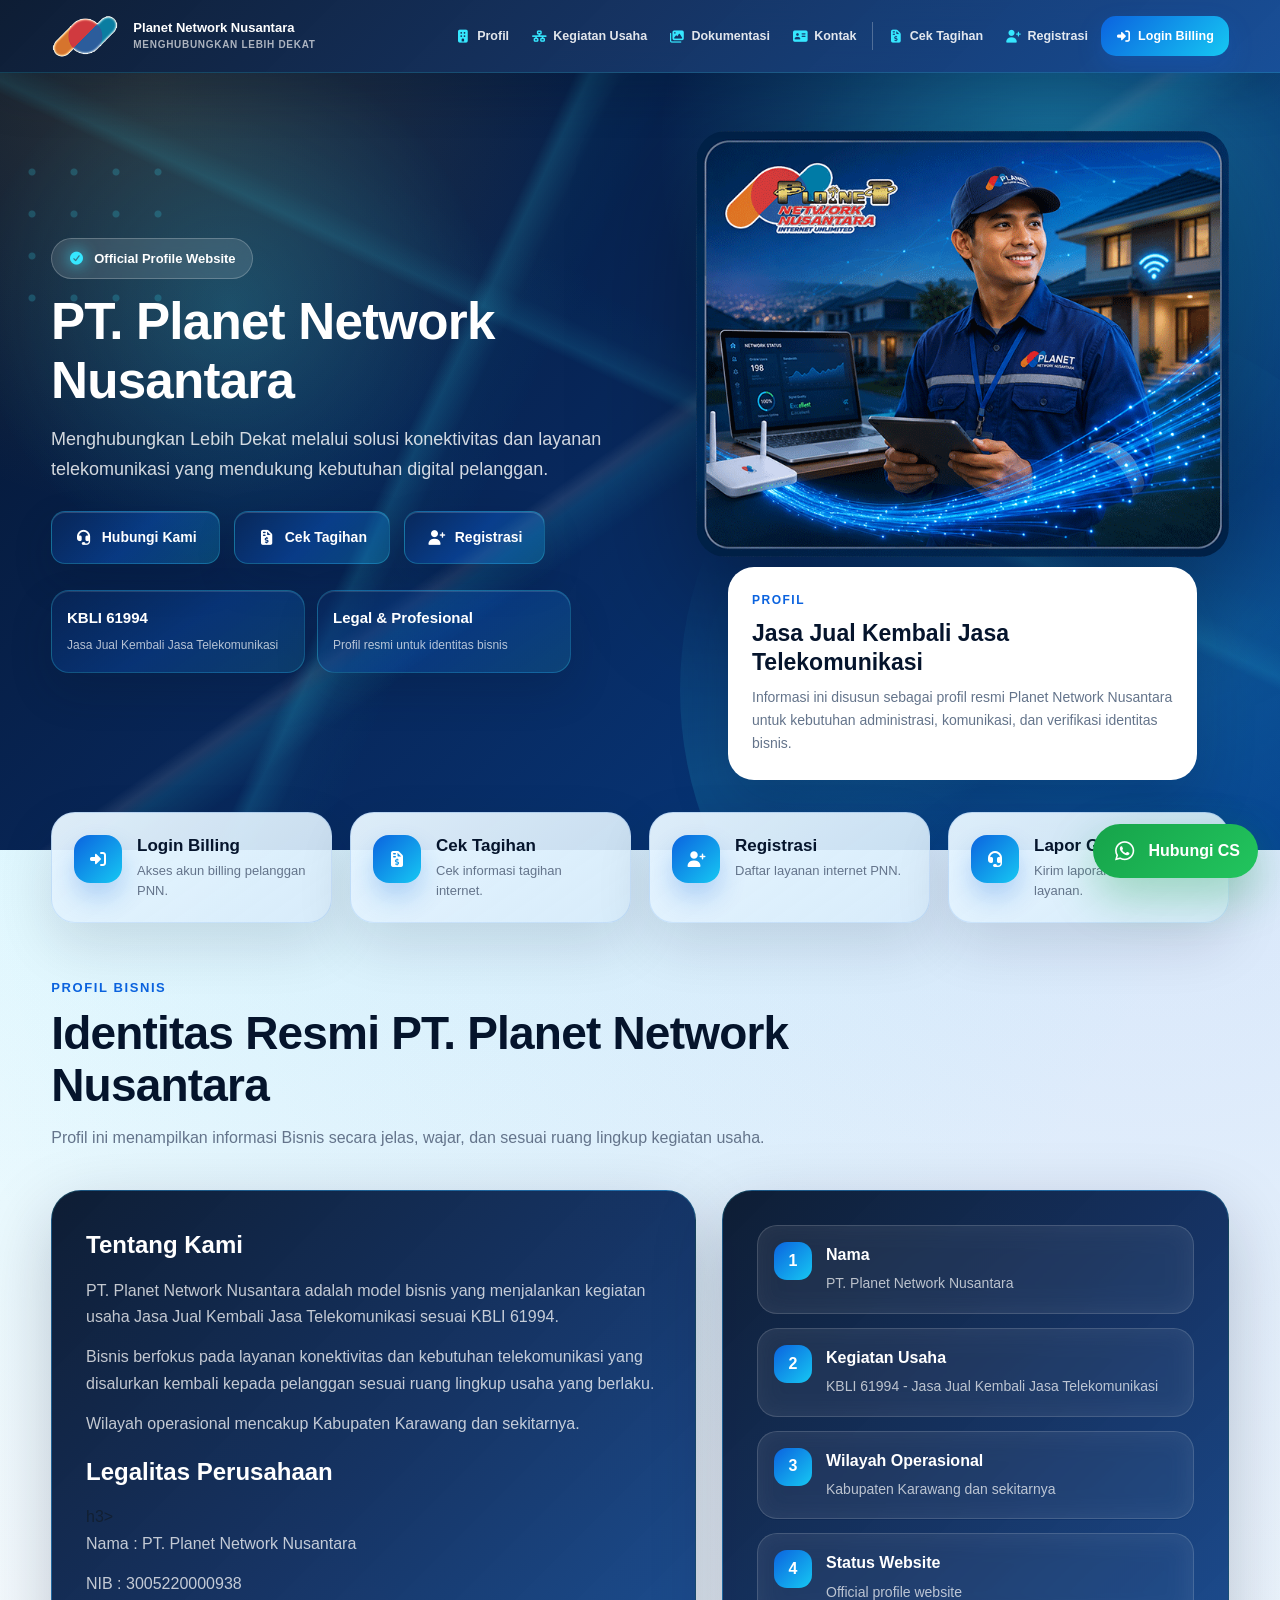
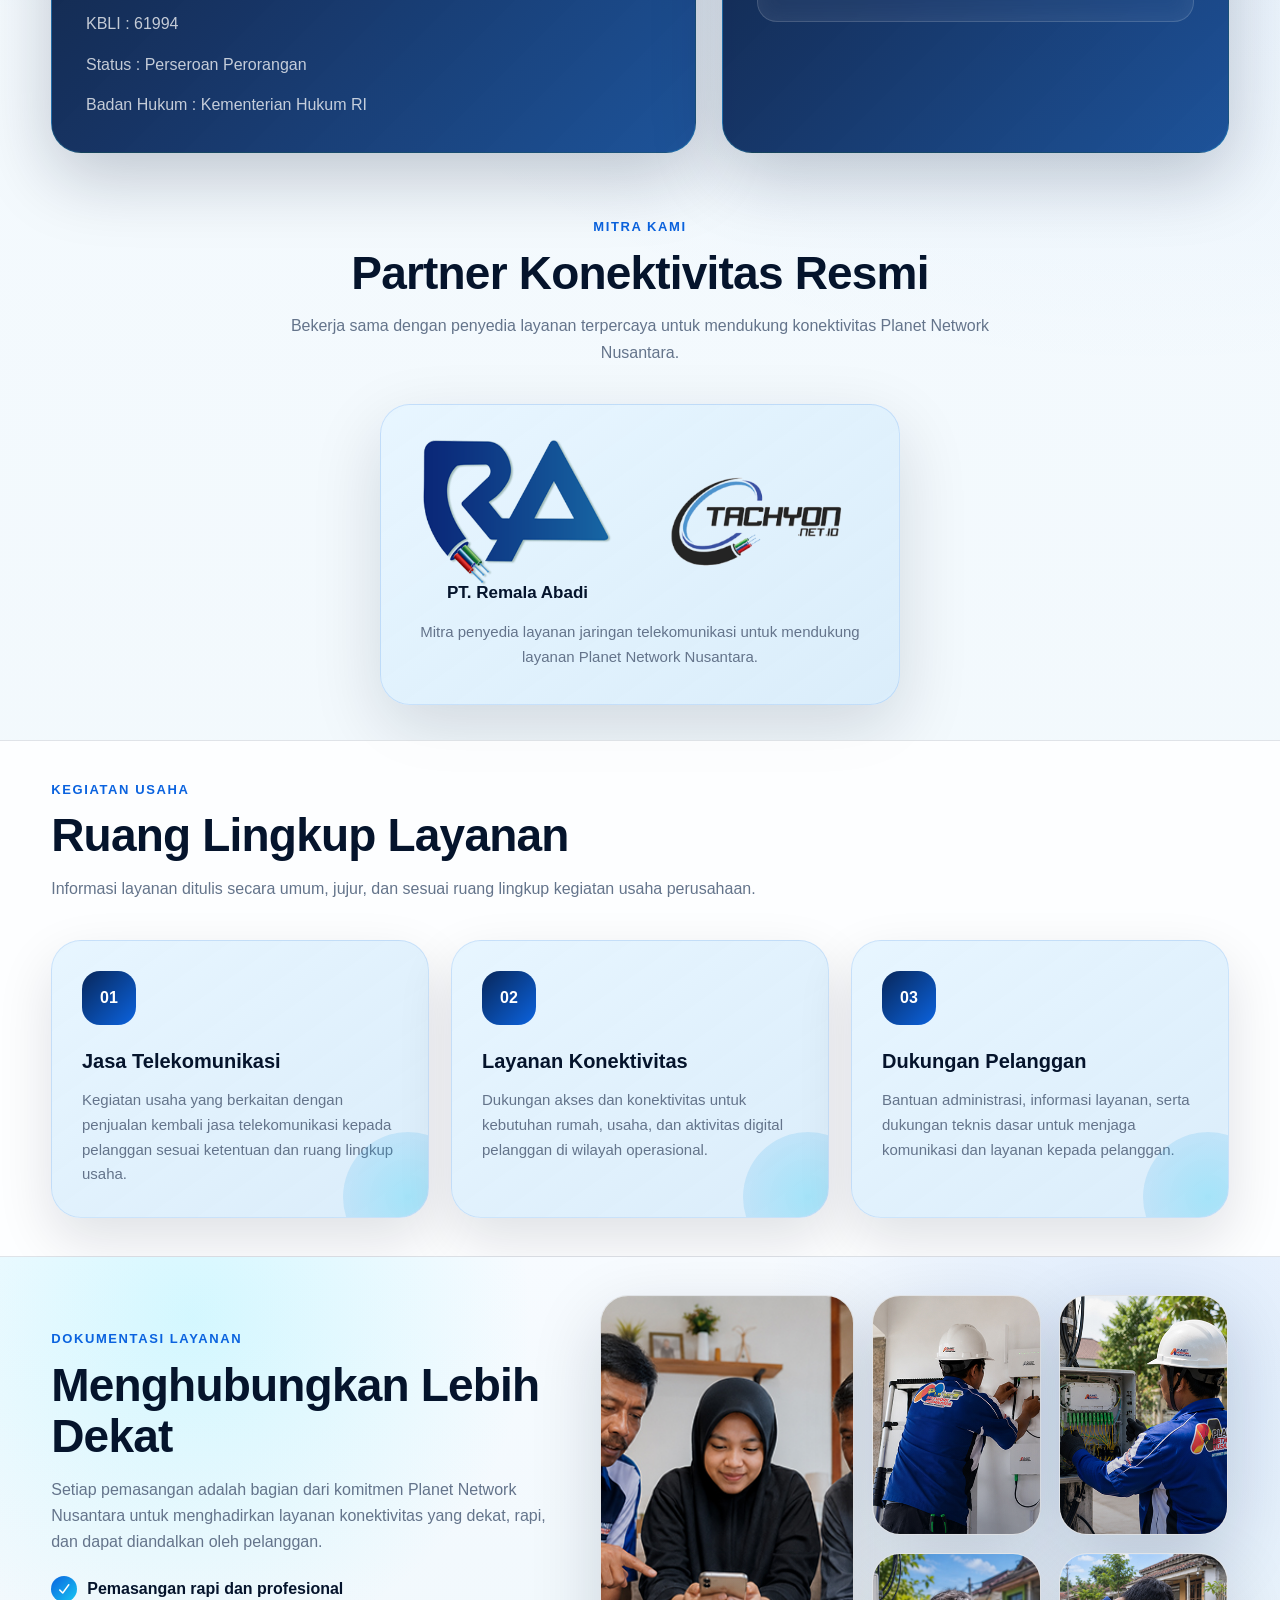
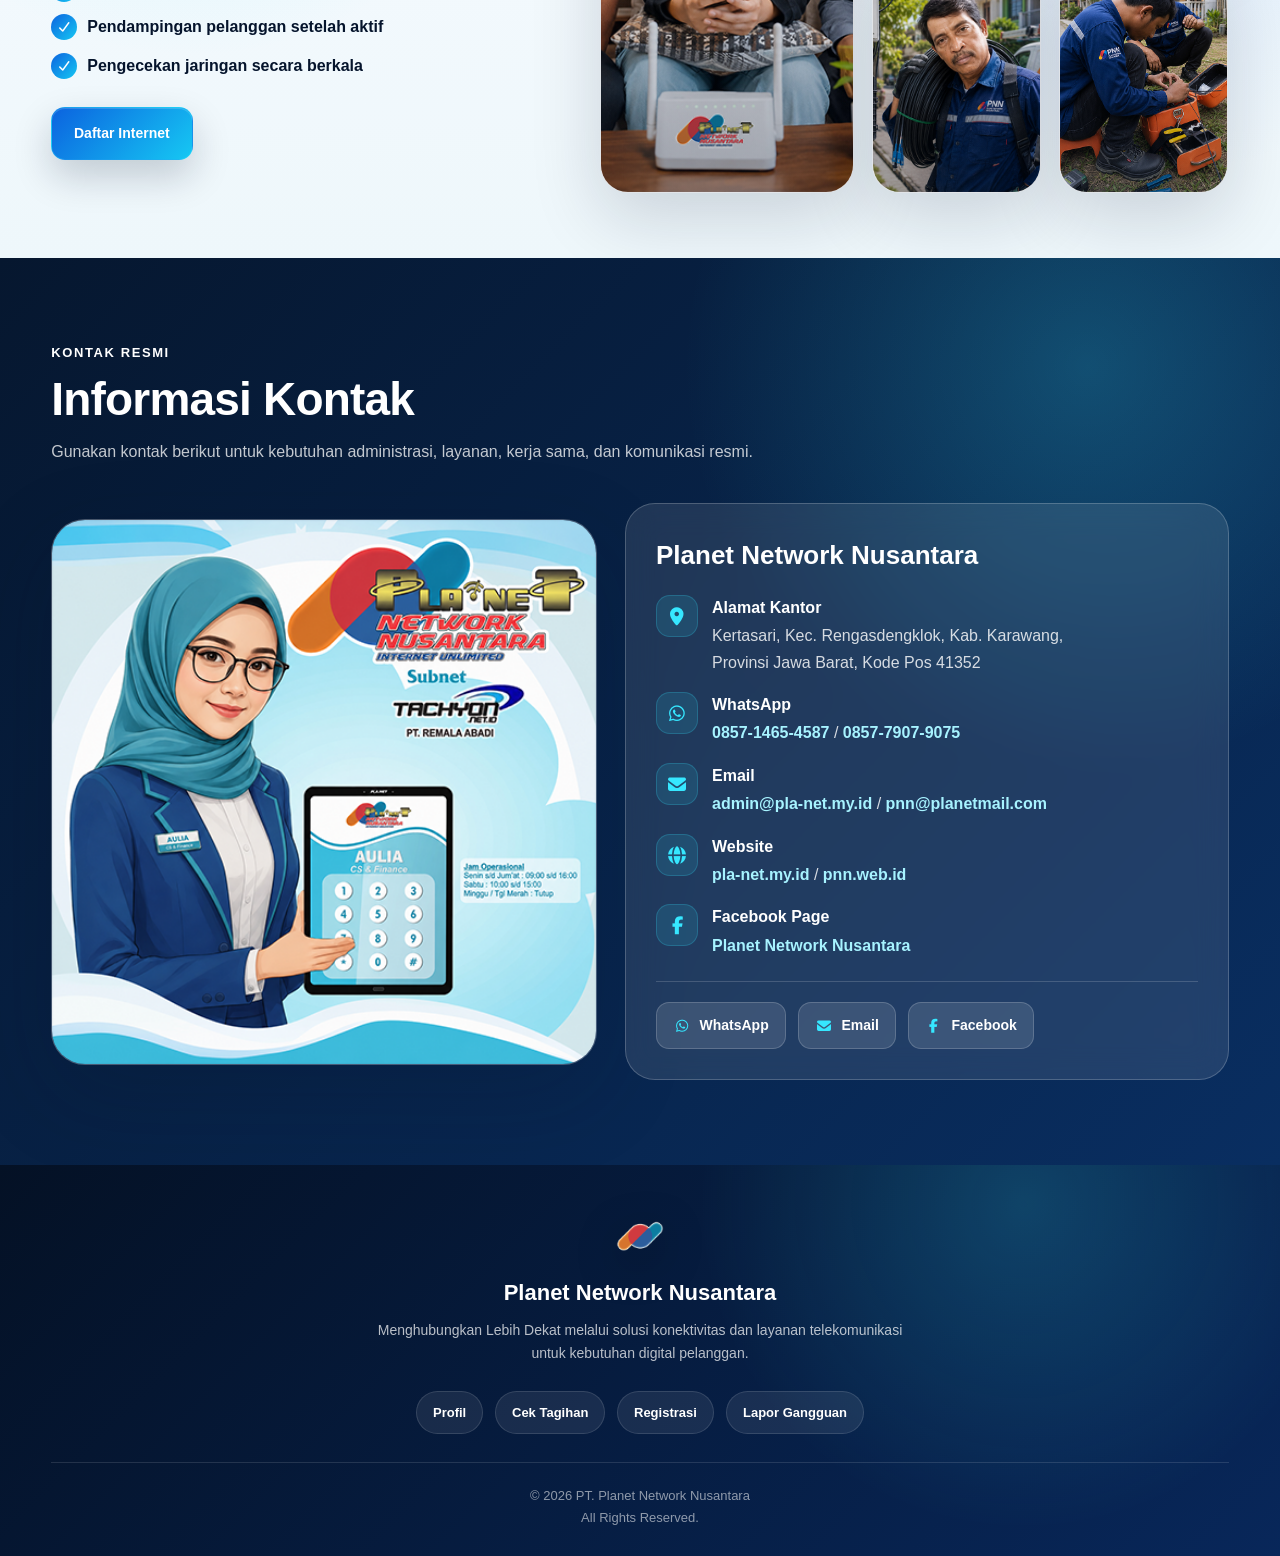
==== commit 31c2a7fb: "Update index.html" ====
--- a/index.html
+++ b/index.html
@@ -224,13 +224,14 @@
             <p>
               Wilayah operasional mencakup Kabupaten Karawang dan sekitarnya.
             </p>
-			  Legalitas Perusahaan<p>
+			  <h3>Legalitas Perusahaan</h3>h3><p>
 
 Nama :
 PT. Planet Network Nusantara</p>
 <p>
 NIB :
-xxxxxxxxxxxxxxxx</p>
+3005220000938
+</p>
 <p>
 KBLI :
 61994</p>
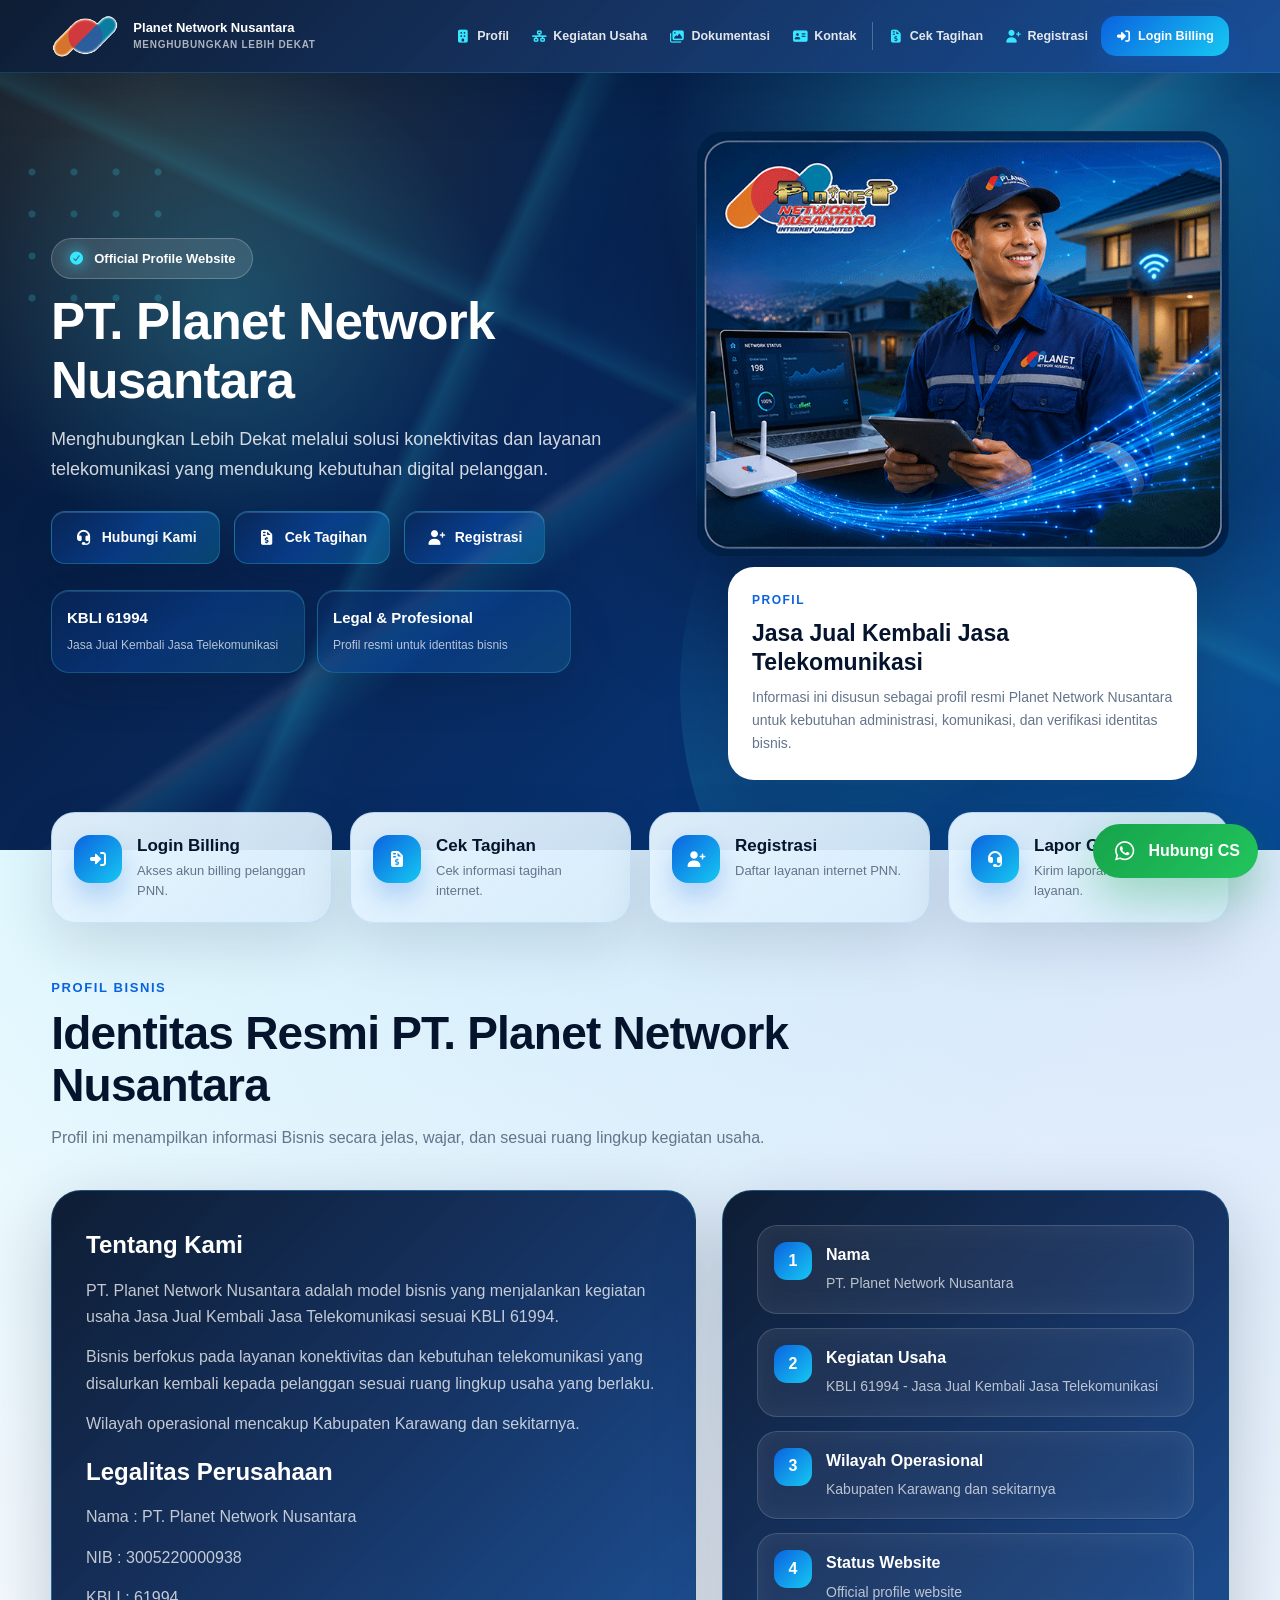
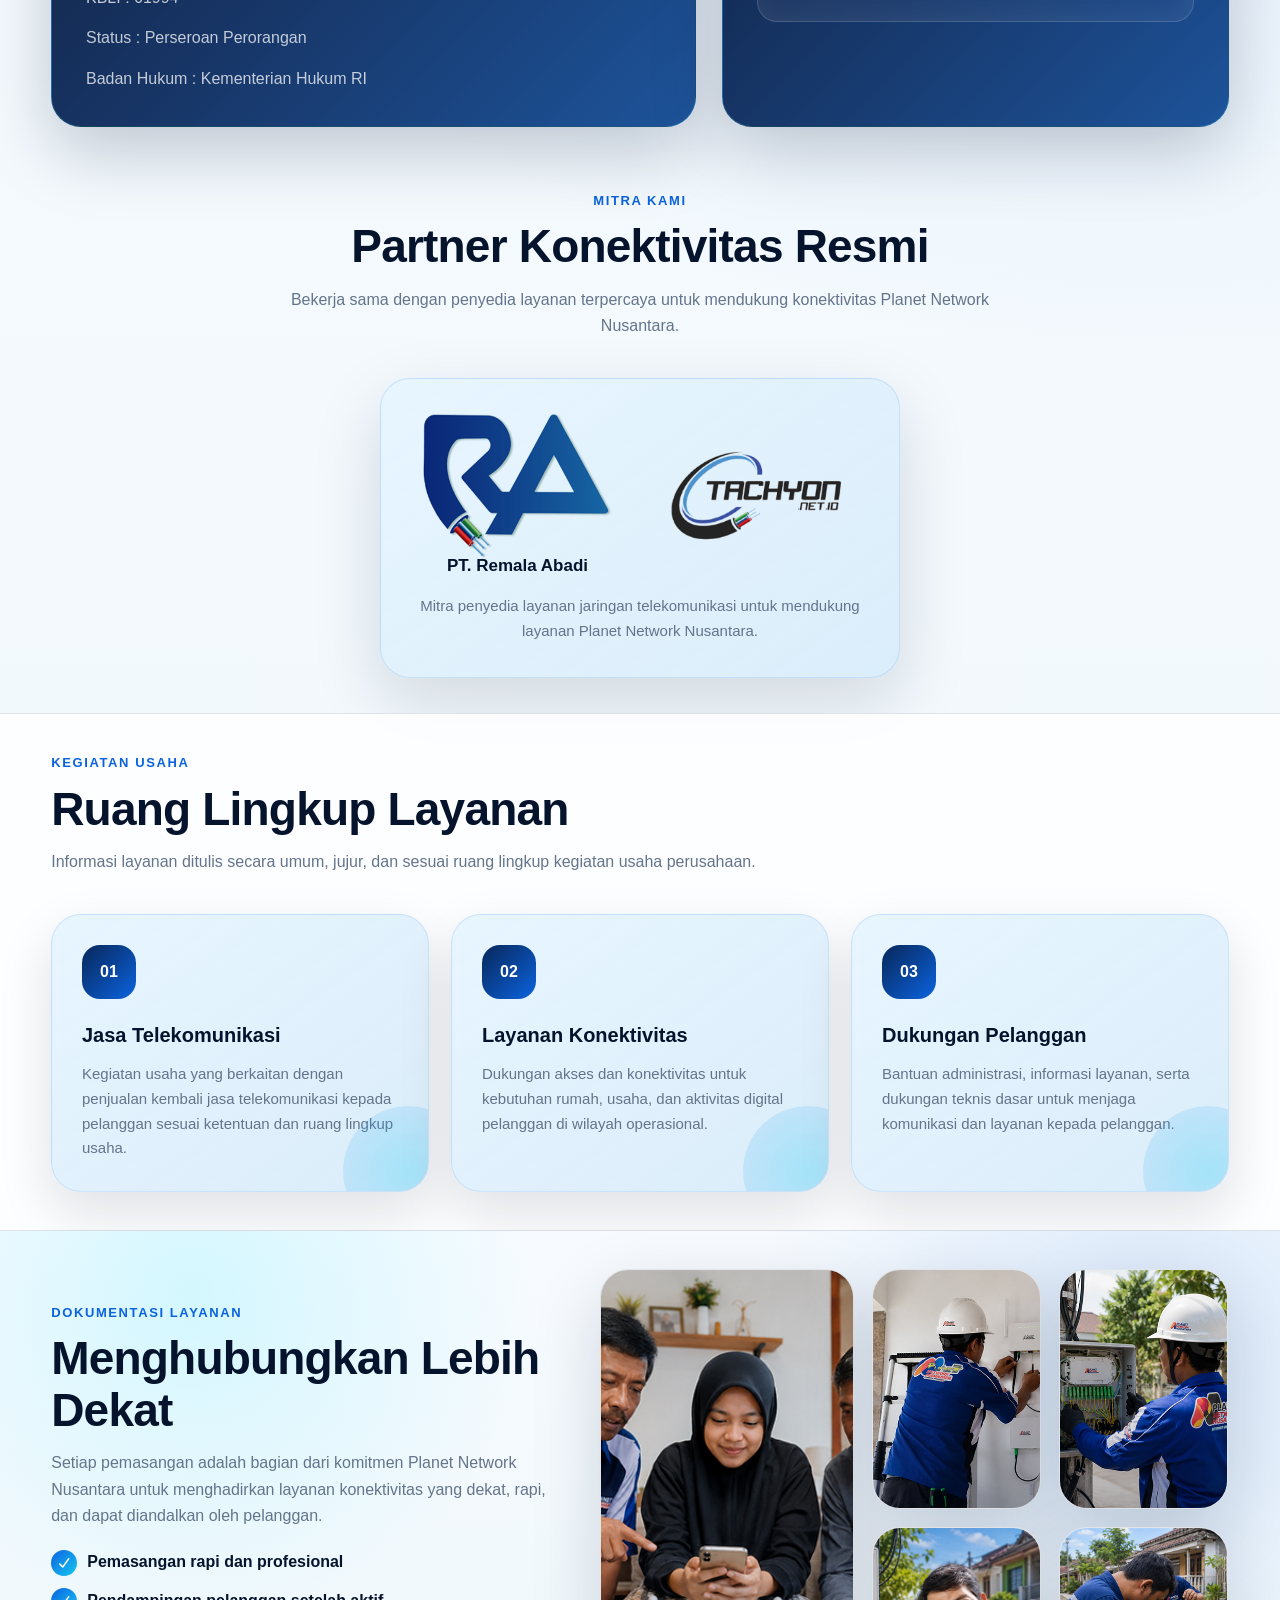
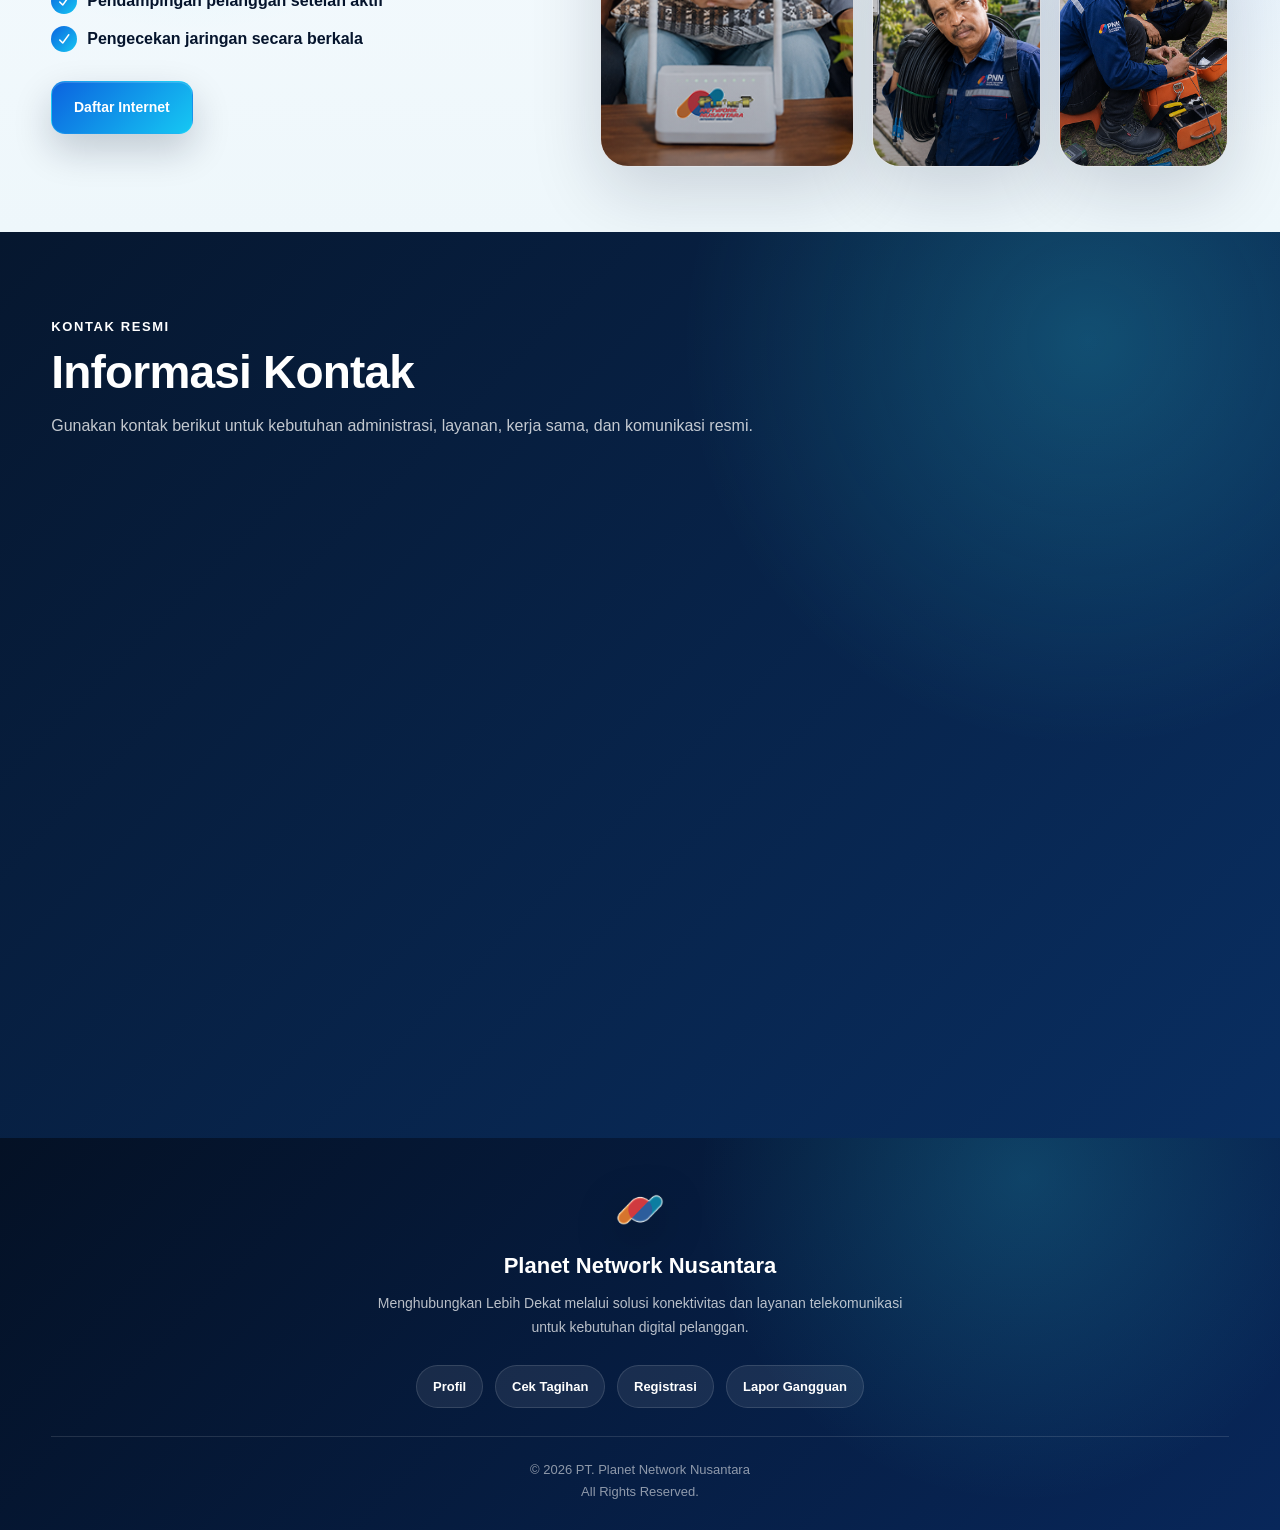
==== commit 9a6df4ee: "Update index.html" ====
--- a/index.html
+++ b/index.html
@@ -224,7 +224,7 @@
             <p>
               Wilayah operasional mencakup Kabupaten Karawang dan sekitarnya.
             </p>
-			  <h3>Legalitas Perusahaan</h3>h3><p>
+			  <h3>Legalitas Perusahaan</h3><p>
 
 Nama :
 PT. Planet Network Nusantara</p>
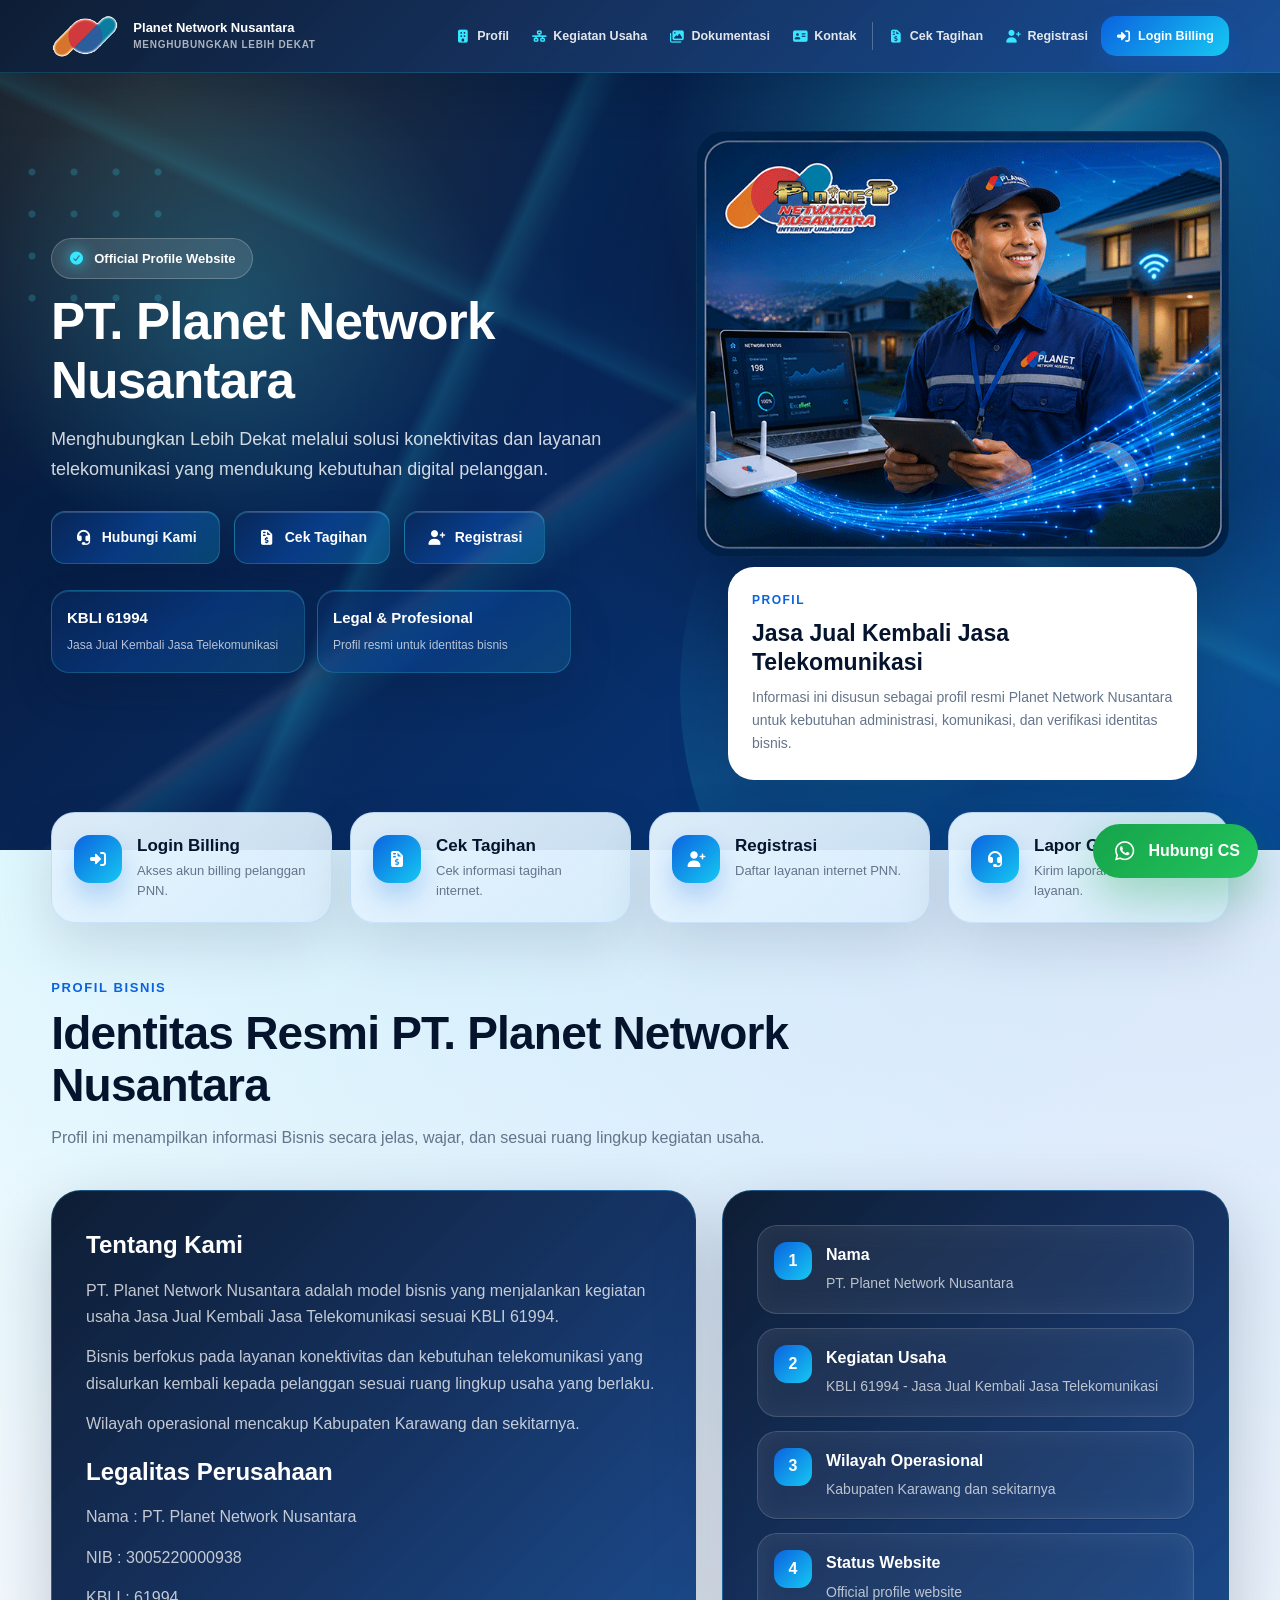
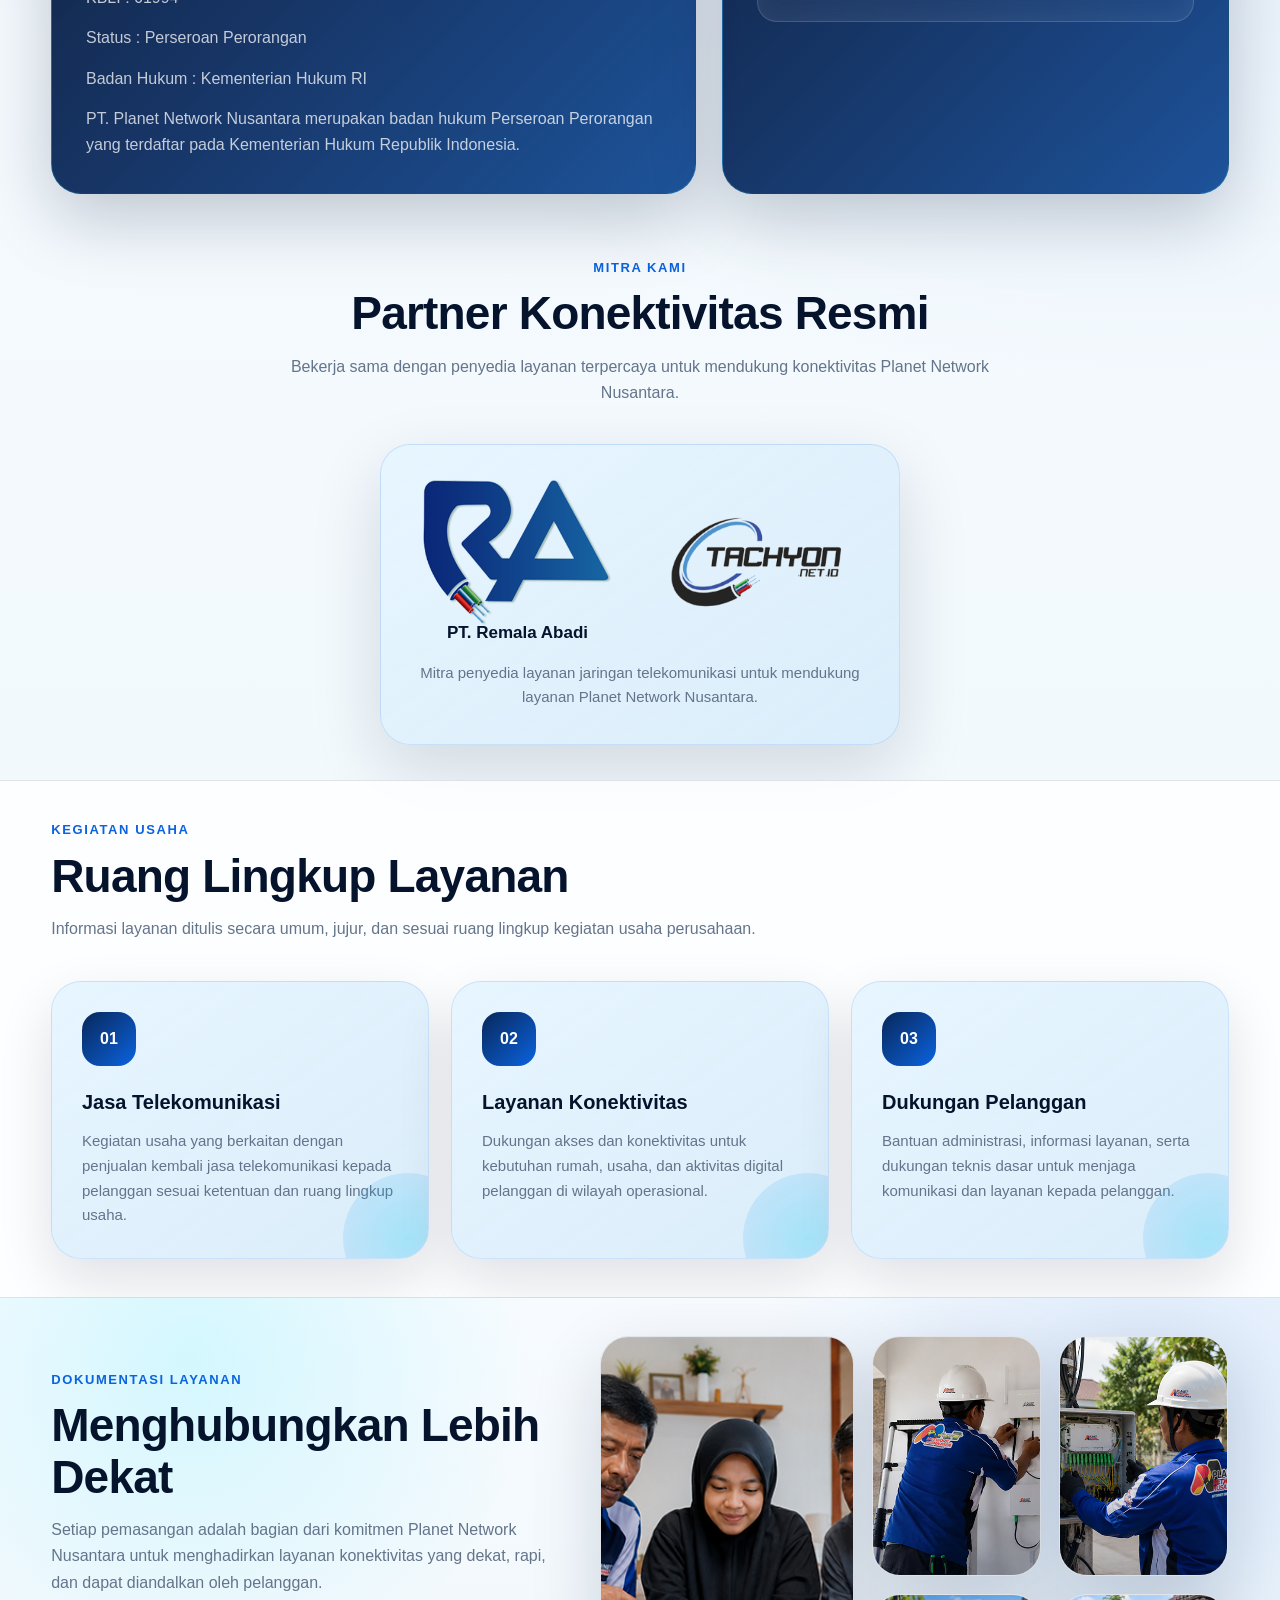
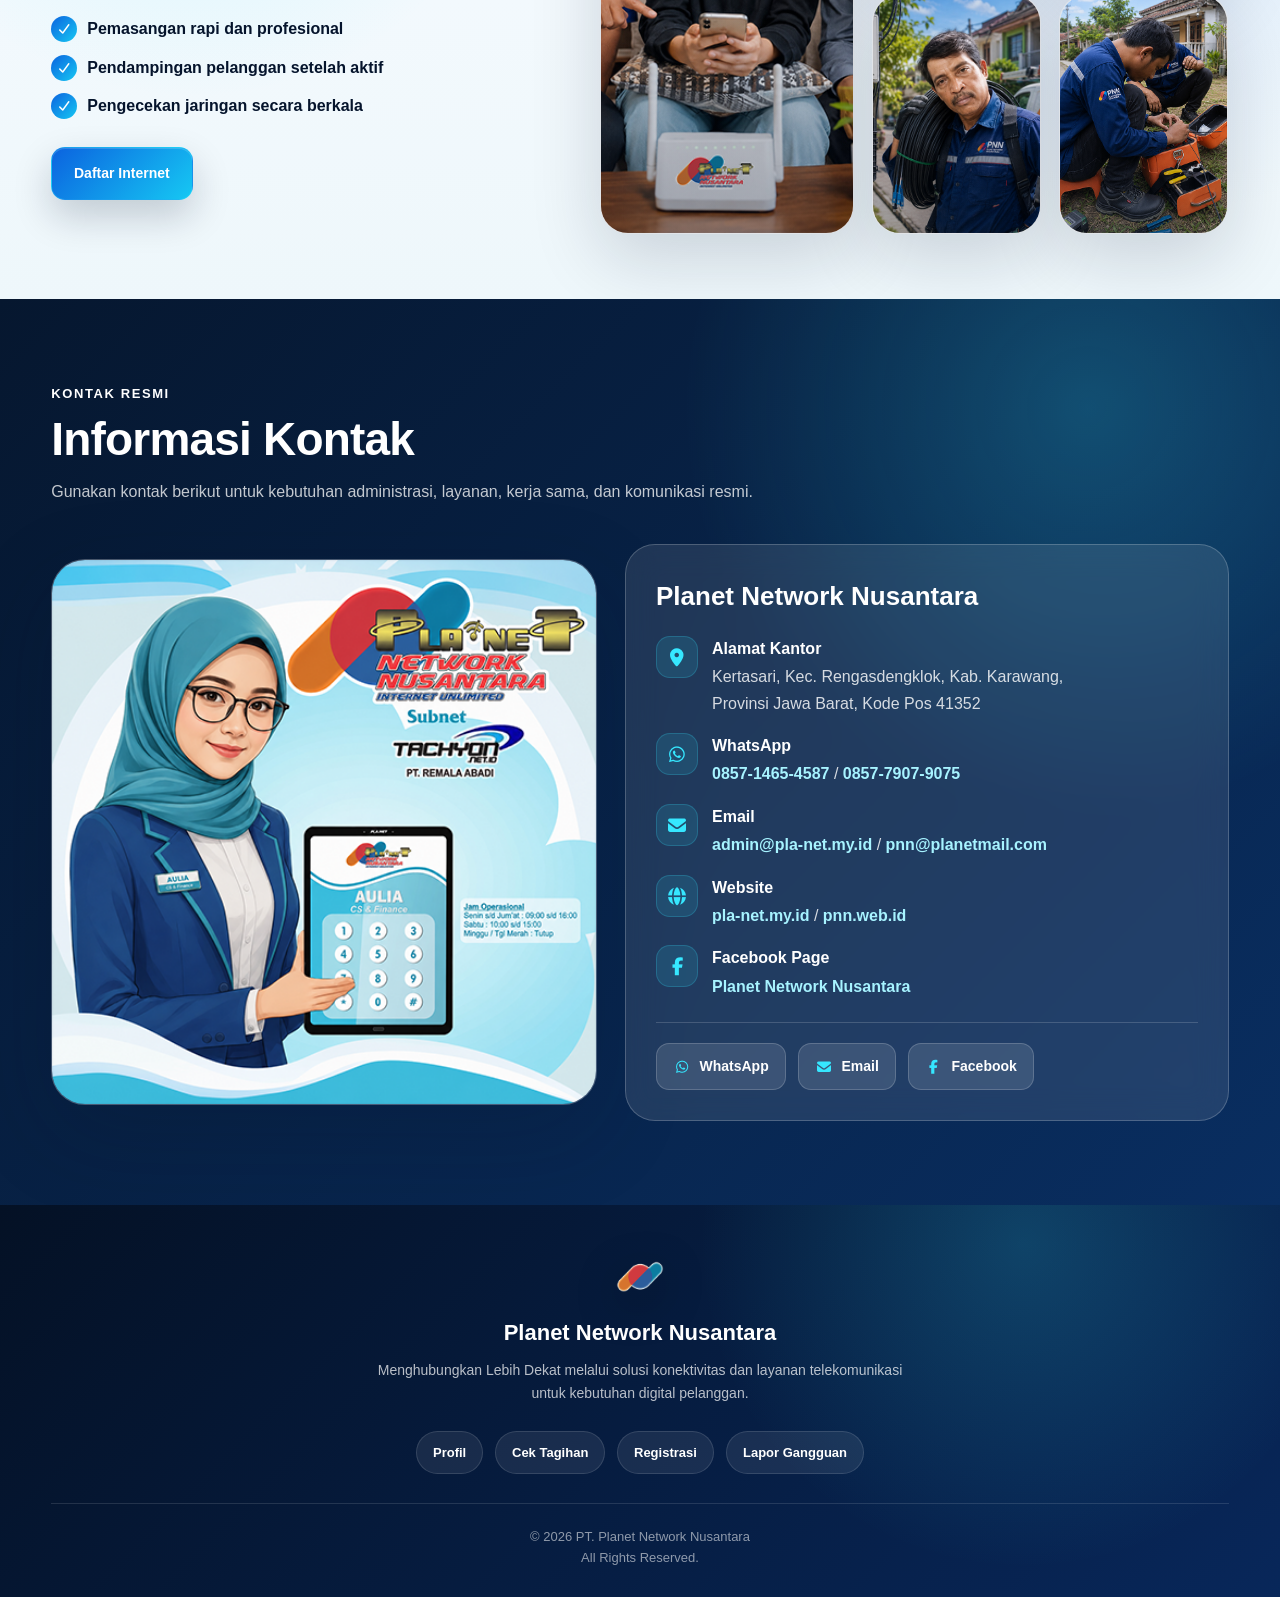
==== commit 4467141e: "Update index.html" ====
--- a/index.html
+++ b/index.html
@@ -240,7 +240,8 @@
 Perseroan Perorangan</p>
 <p>
 Badan Hukum :
-Kementerian Hukum RI</p>
+Kementerian Hukum RI</p><p>
+			  PT. Planet Network Nusantara merupakan badan hukum Perseroan Perorangan yang terdaftar pada Kementerian Hukum Republik Indonesia.</p>
           </div>
 
           <div class="panel">
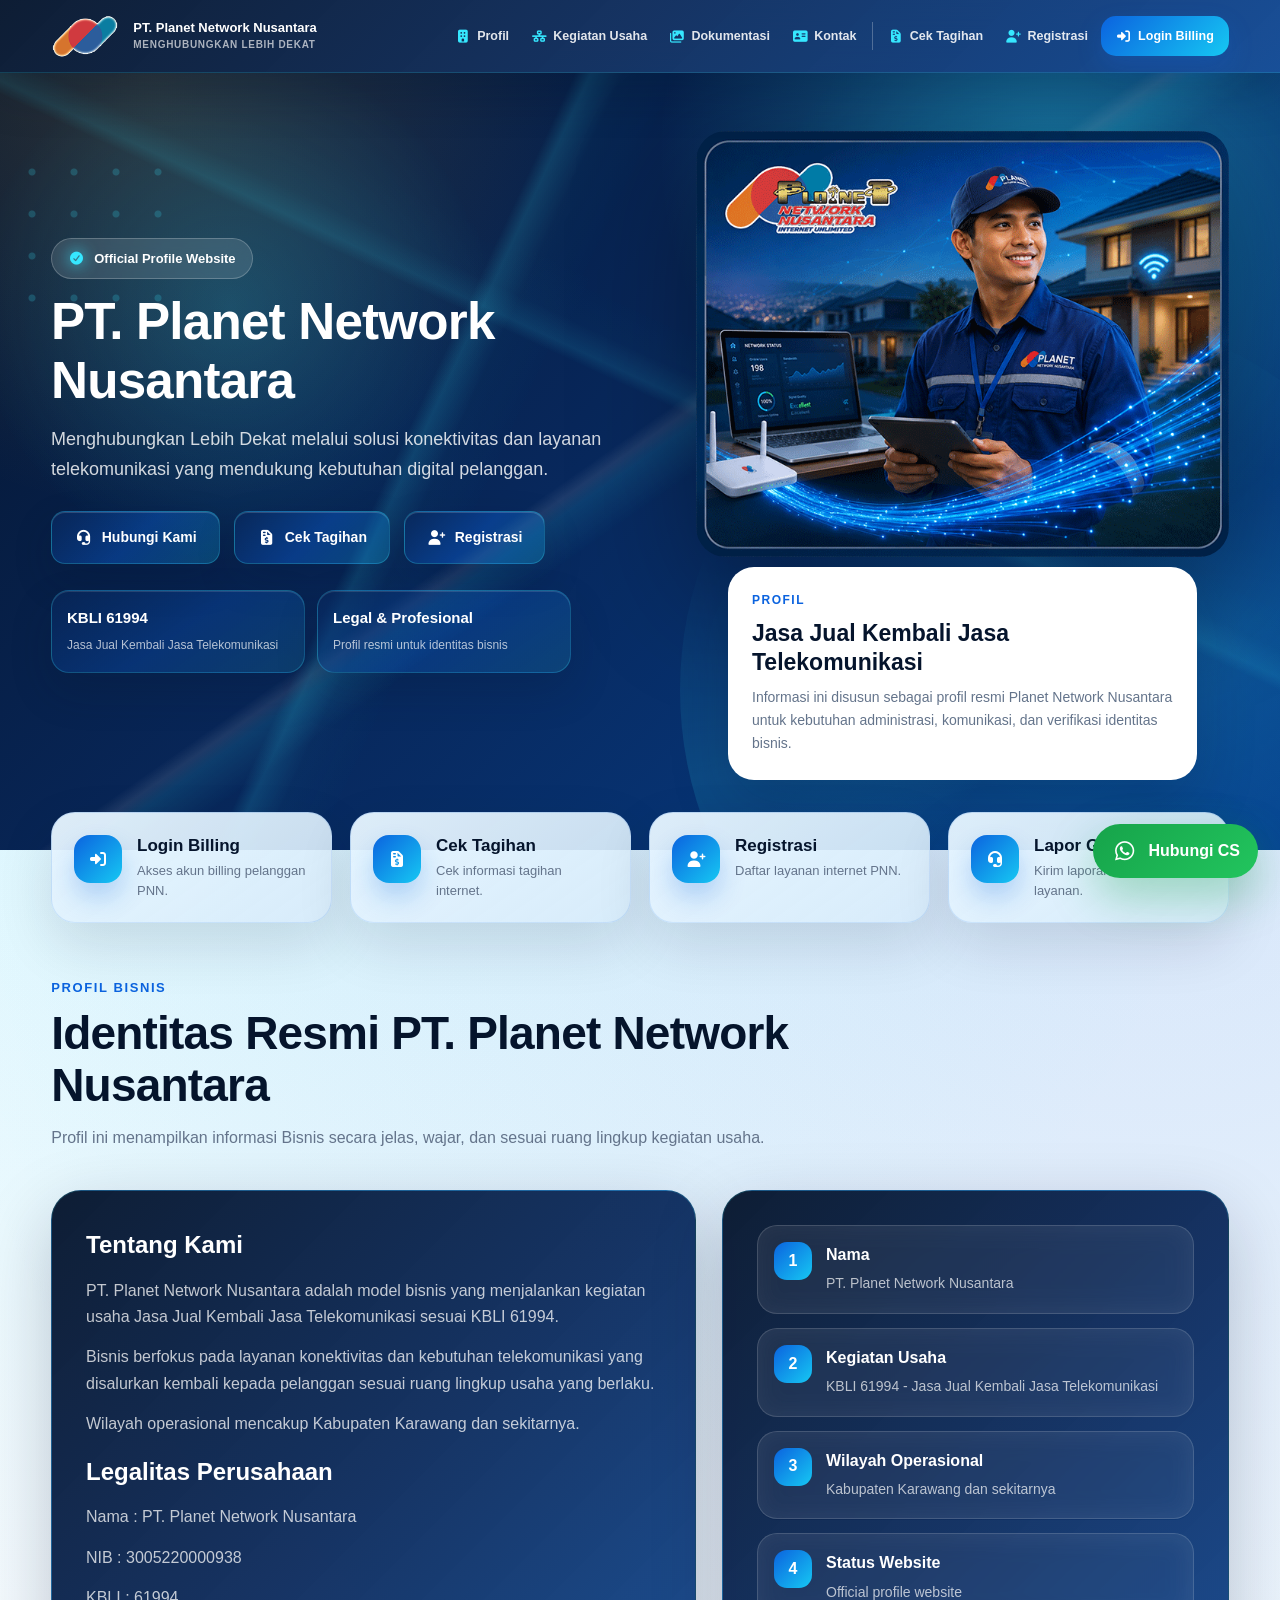
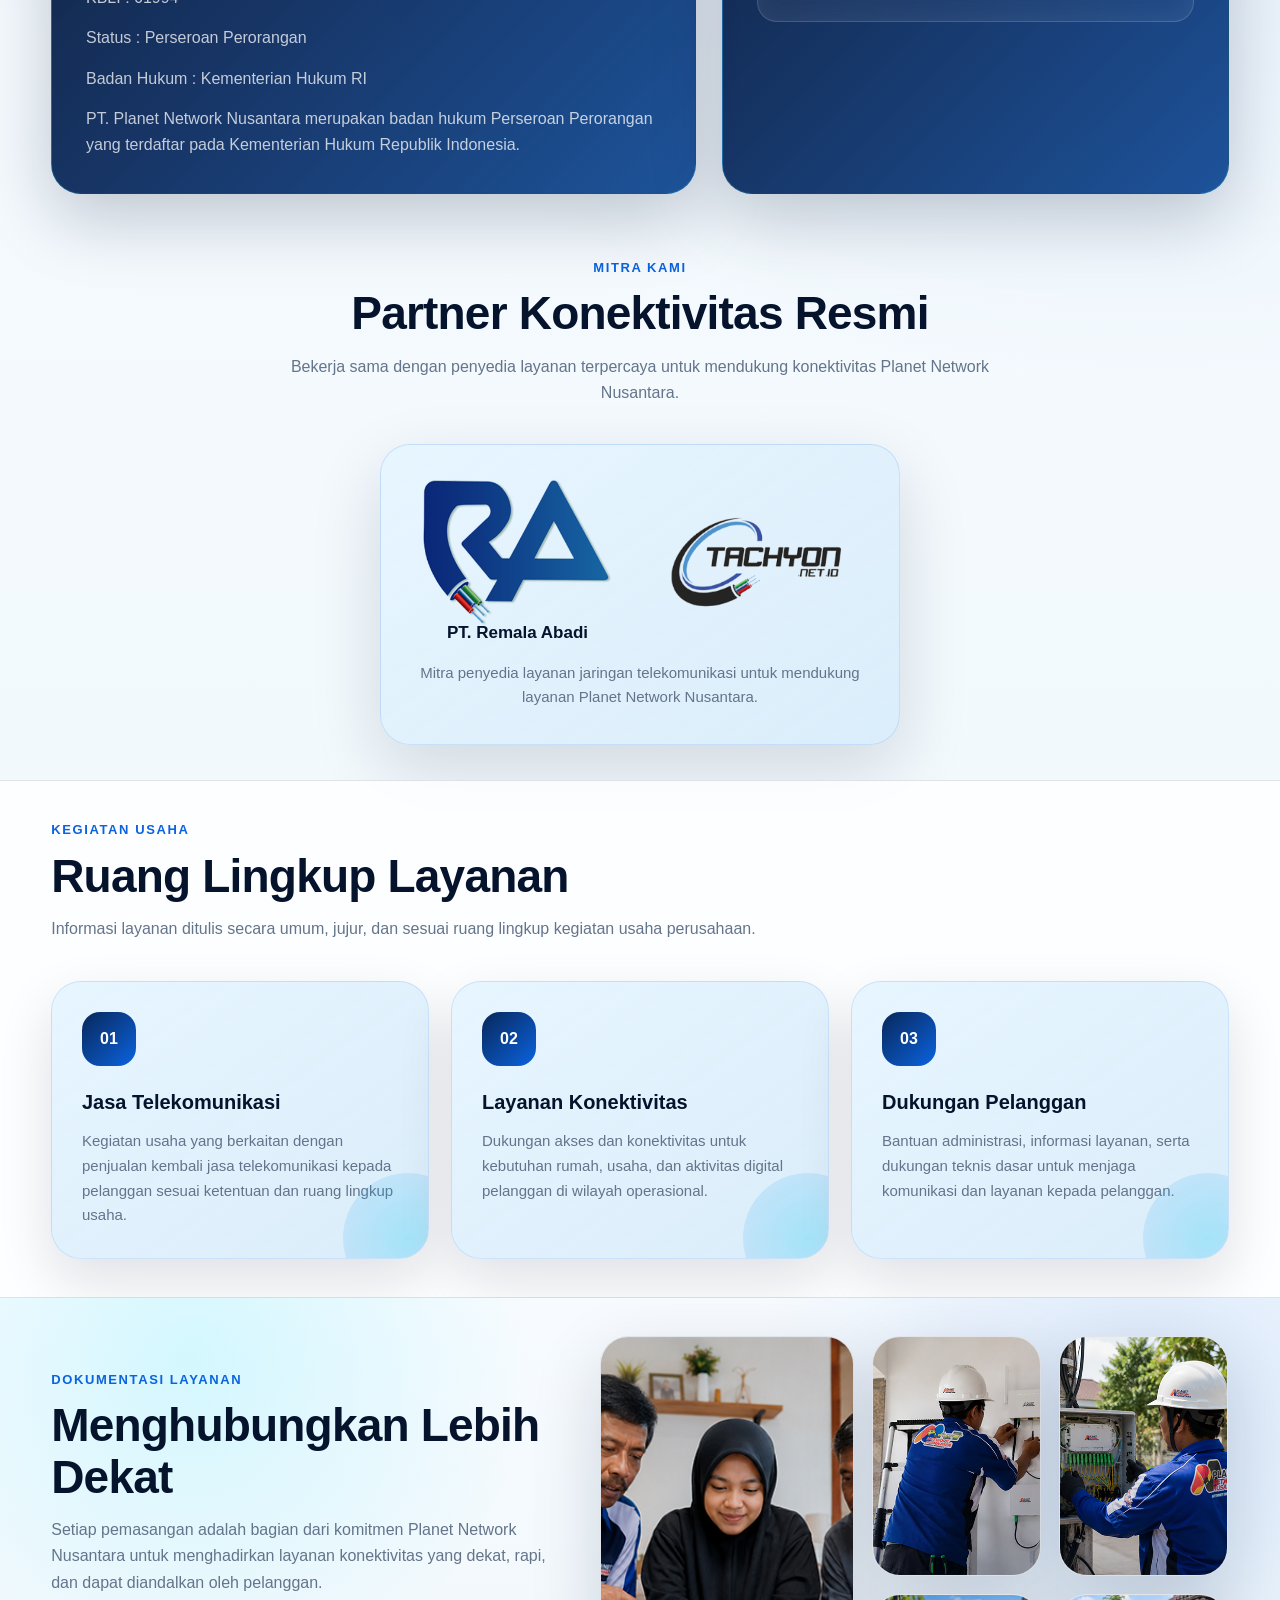
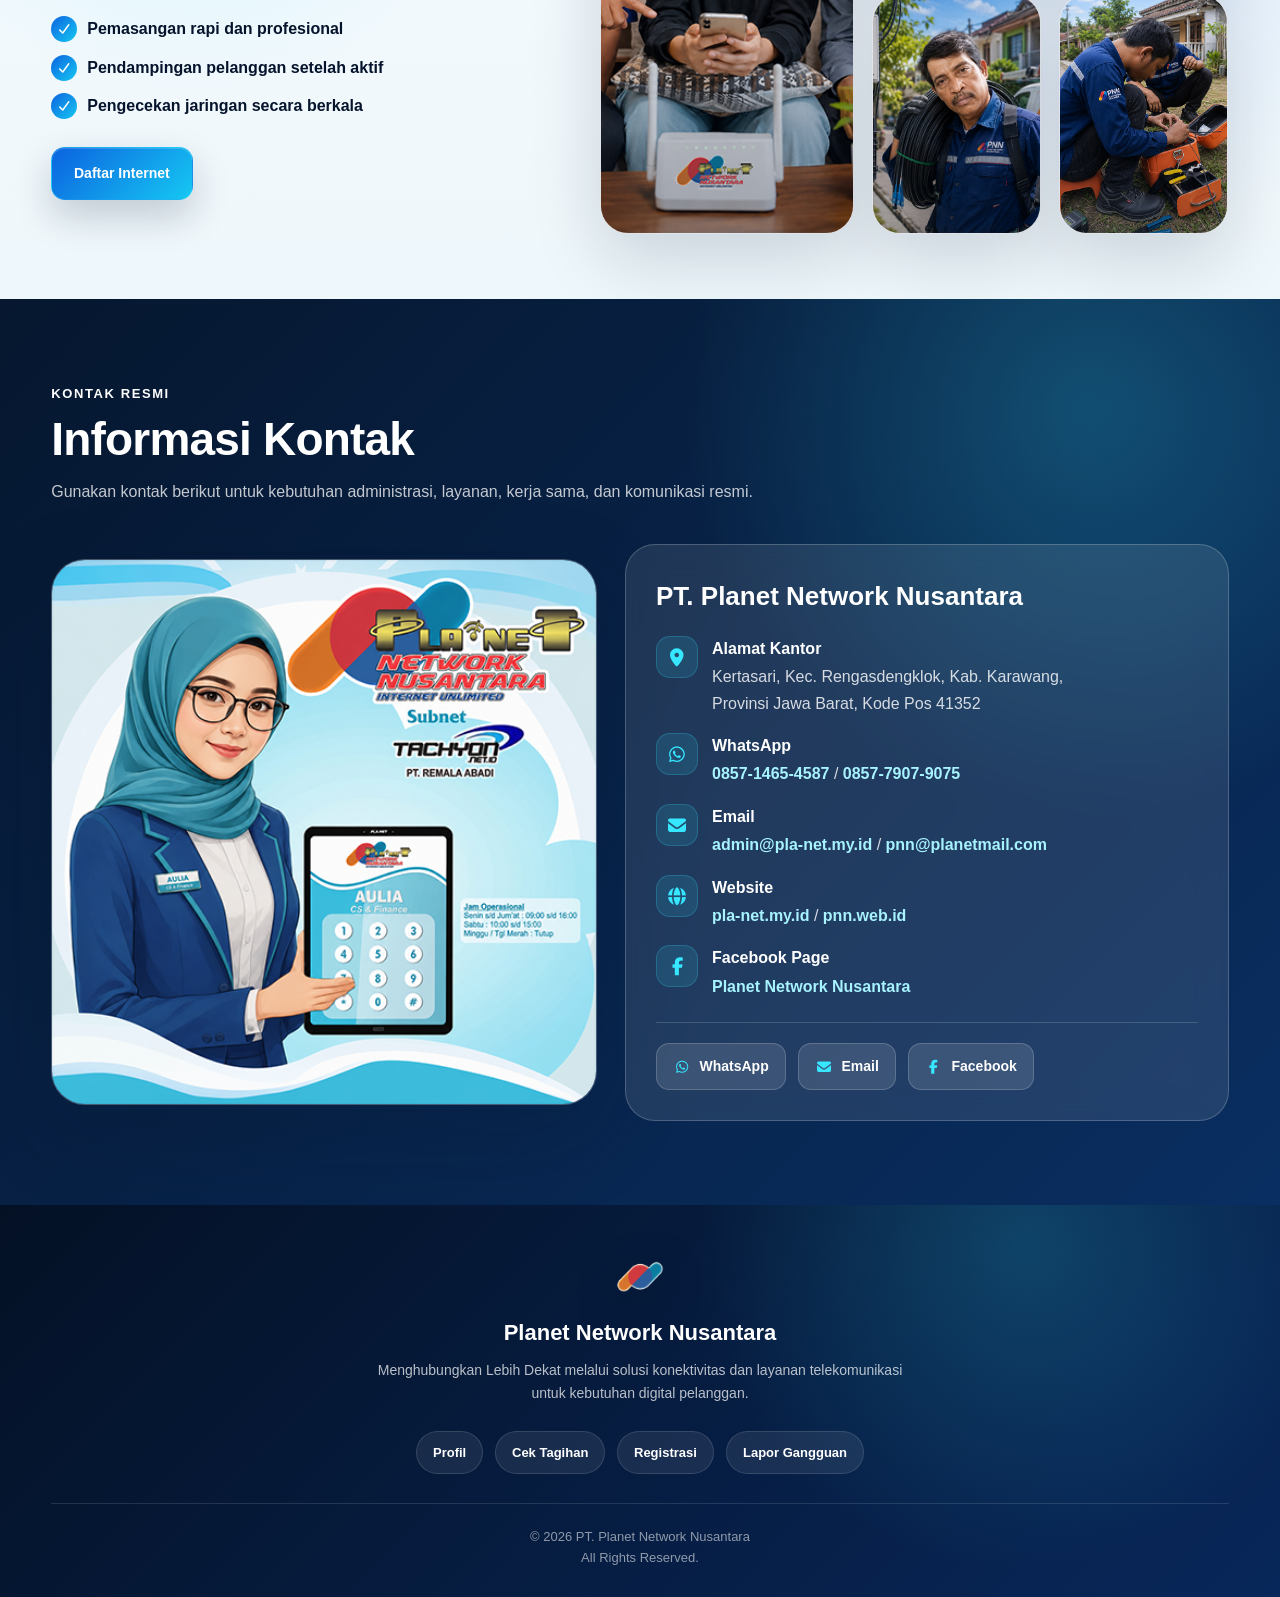
==== commit ac1093eb: "Update index.html" ====
--- a/index.html
+++ b/index.html
@@ -52,7 +52,7 @@
     <a class="brand" href="#home">
       <img src="img/logo.png" alt="Logo Planet Network Nusantara">
       <div class="brand-title">
-        Planet Network Nusantara
+        PT. Planet Network Nusantara
         <span>Menghubungkan Lebih Dekat</span>
       </div>
     </a>
@@ -458,7 +458,7 @@
           </div>
 
           <div class="contact-card">
-            <h3>Planet Network Nusantara</h3>
+            <h3>PT. Planet Network Nusantara</h3>
 
             <div class="contact-list">
 
@@ -517,12 +517,12 @@
 </div>
 
             <div class="social-box">
-  <a class="social-link" href="https://wa.me/6285714654587" target="_blank" rel="noopener">
+  <a class="social-link" href="https://wa.me/6285779079075" target="_blank" rel="noopener">
     <i class="fa-brands fa-whatsapp"></i>
     WhatsApp
   </a>
 
-  <a class="social-link" href="mailto:admin@pnn.web.id">
+  <a class="social-link" href="mailto:admin@pla-net.my.id">
     <i class="fa-solid fa-envelope"></i>
     Email
   </a>
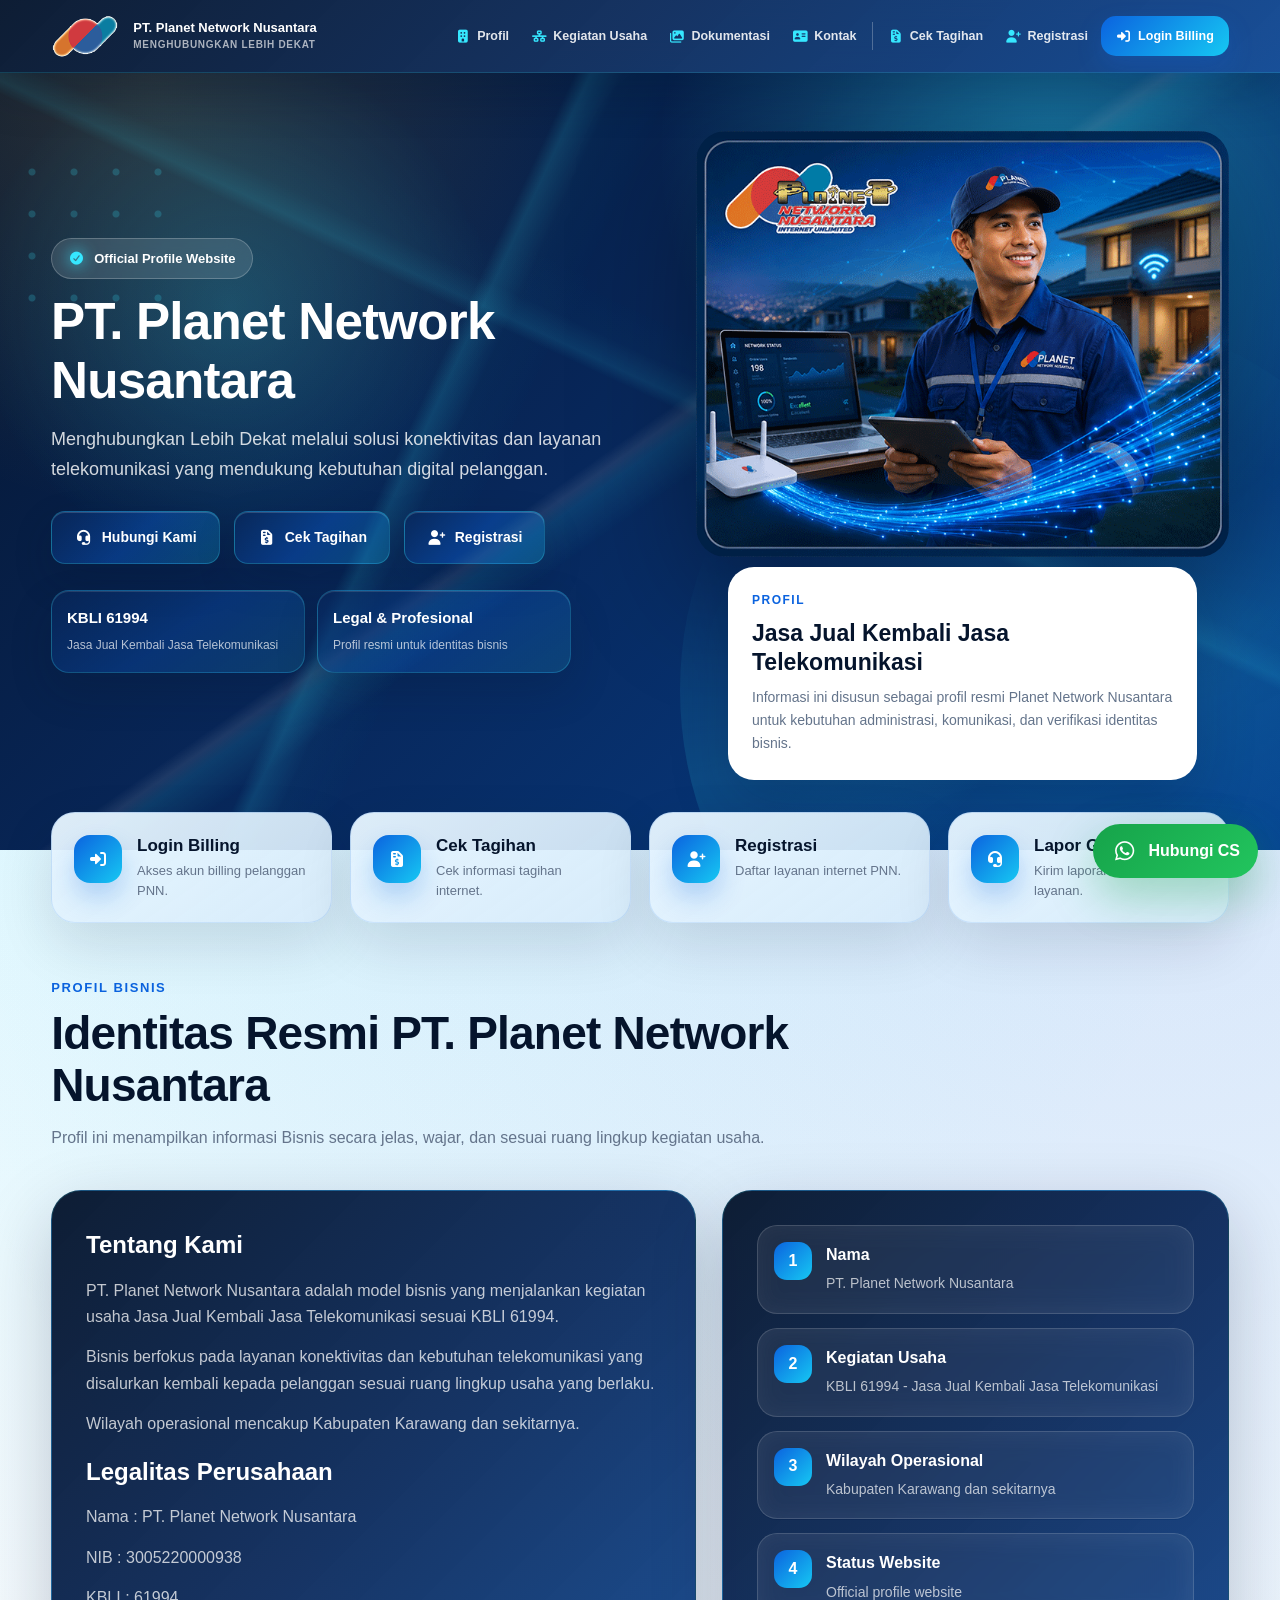
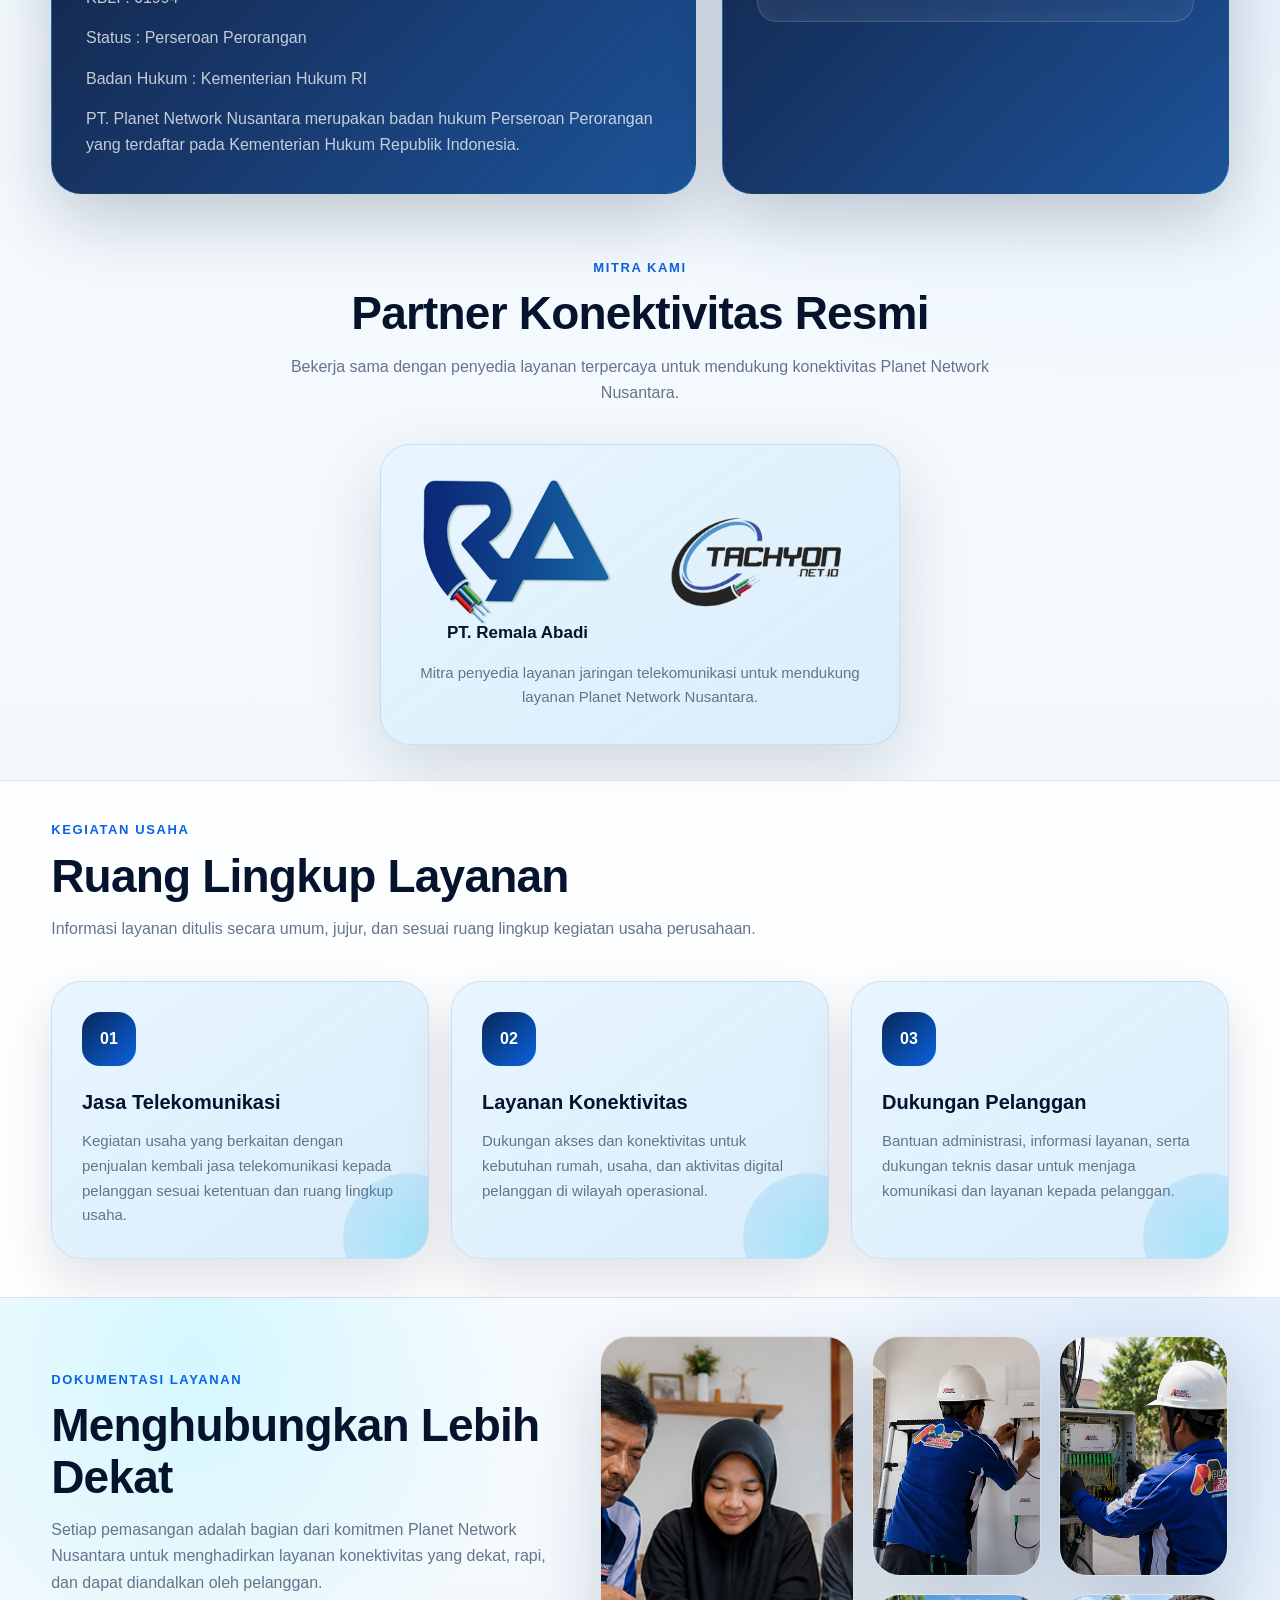
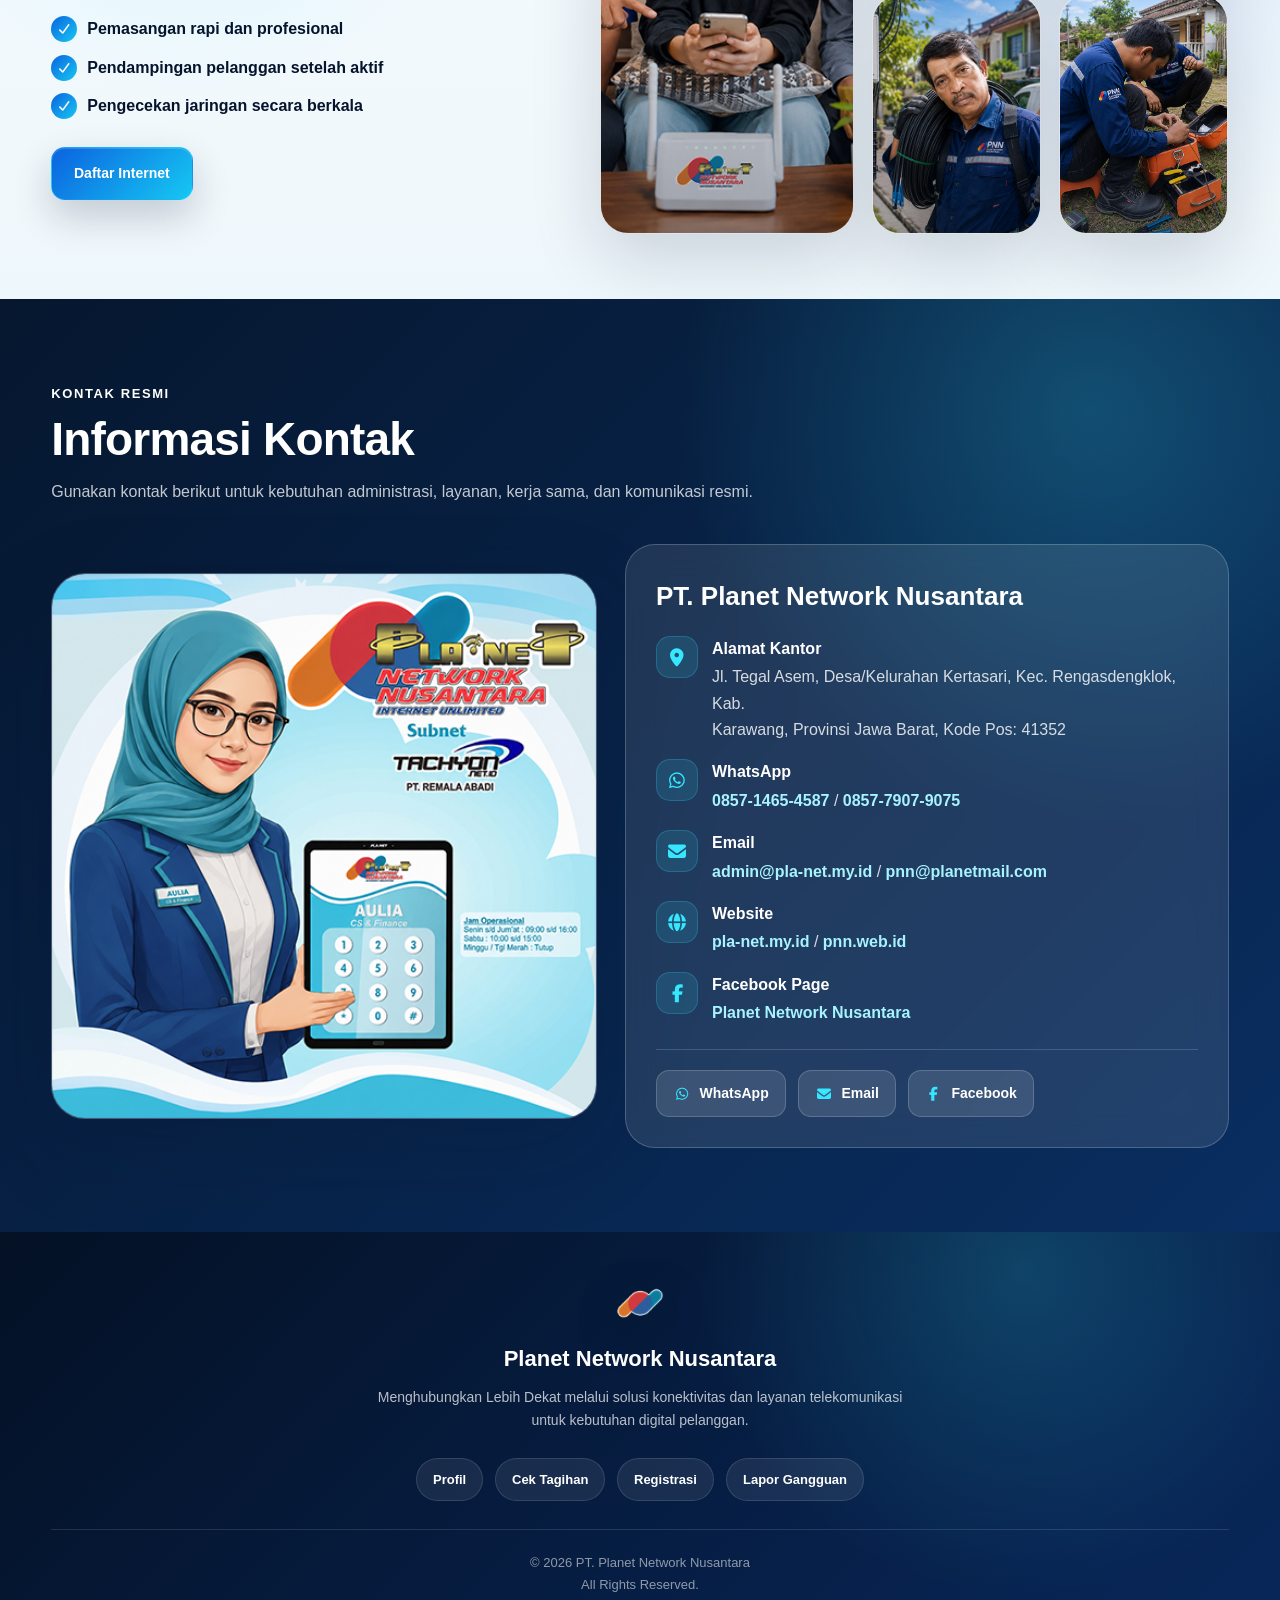
==== commit 781b6cff: "Update index.html" ====
--- a/index.html
+++ b/index.html
@@ -468,9 +468,9 @@
     </div>
     <div>
       <b>Alamat Kantor</b>
-      Kertasari,
-      Kec. Rengasdengklok, Kab. Karawang,<br>
-      Provinsi Jawa Barat, Kode Pos 41352
+      Jl. Tegal Asem, Desa/Kelurahan Kertasari, Kec. Rengasdengklok, Kab.<br>
+Karawang, Provinsi Jawa Barat,
+Kode Pos: 41352      
     </div>
   </div>
 
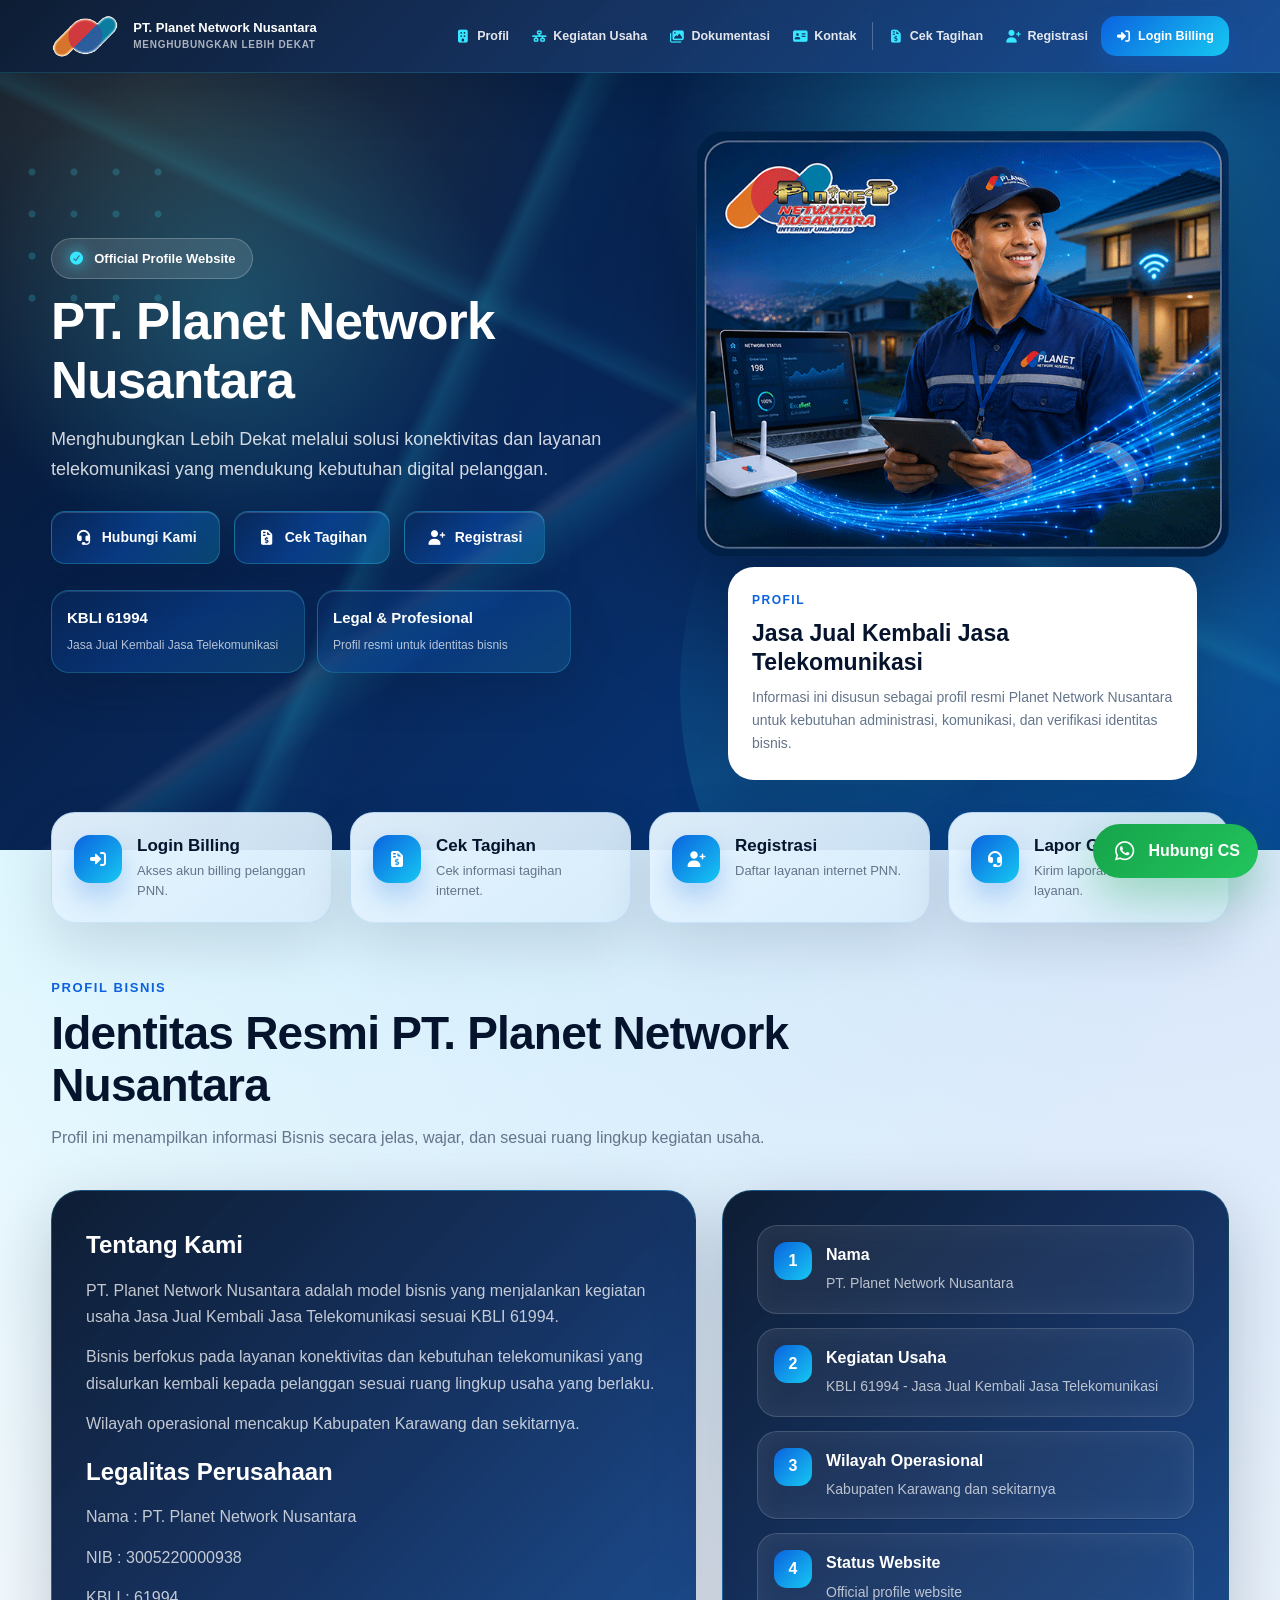
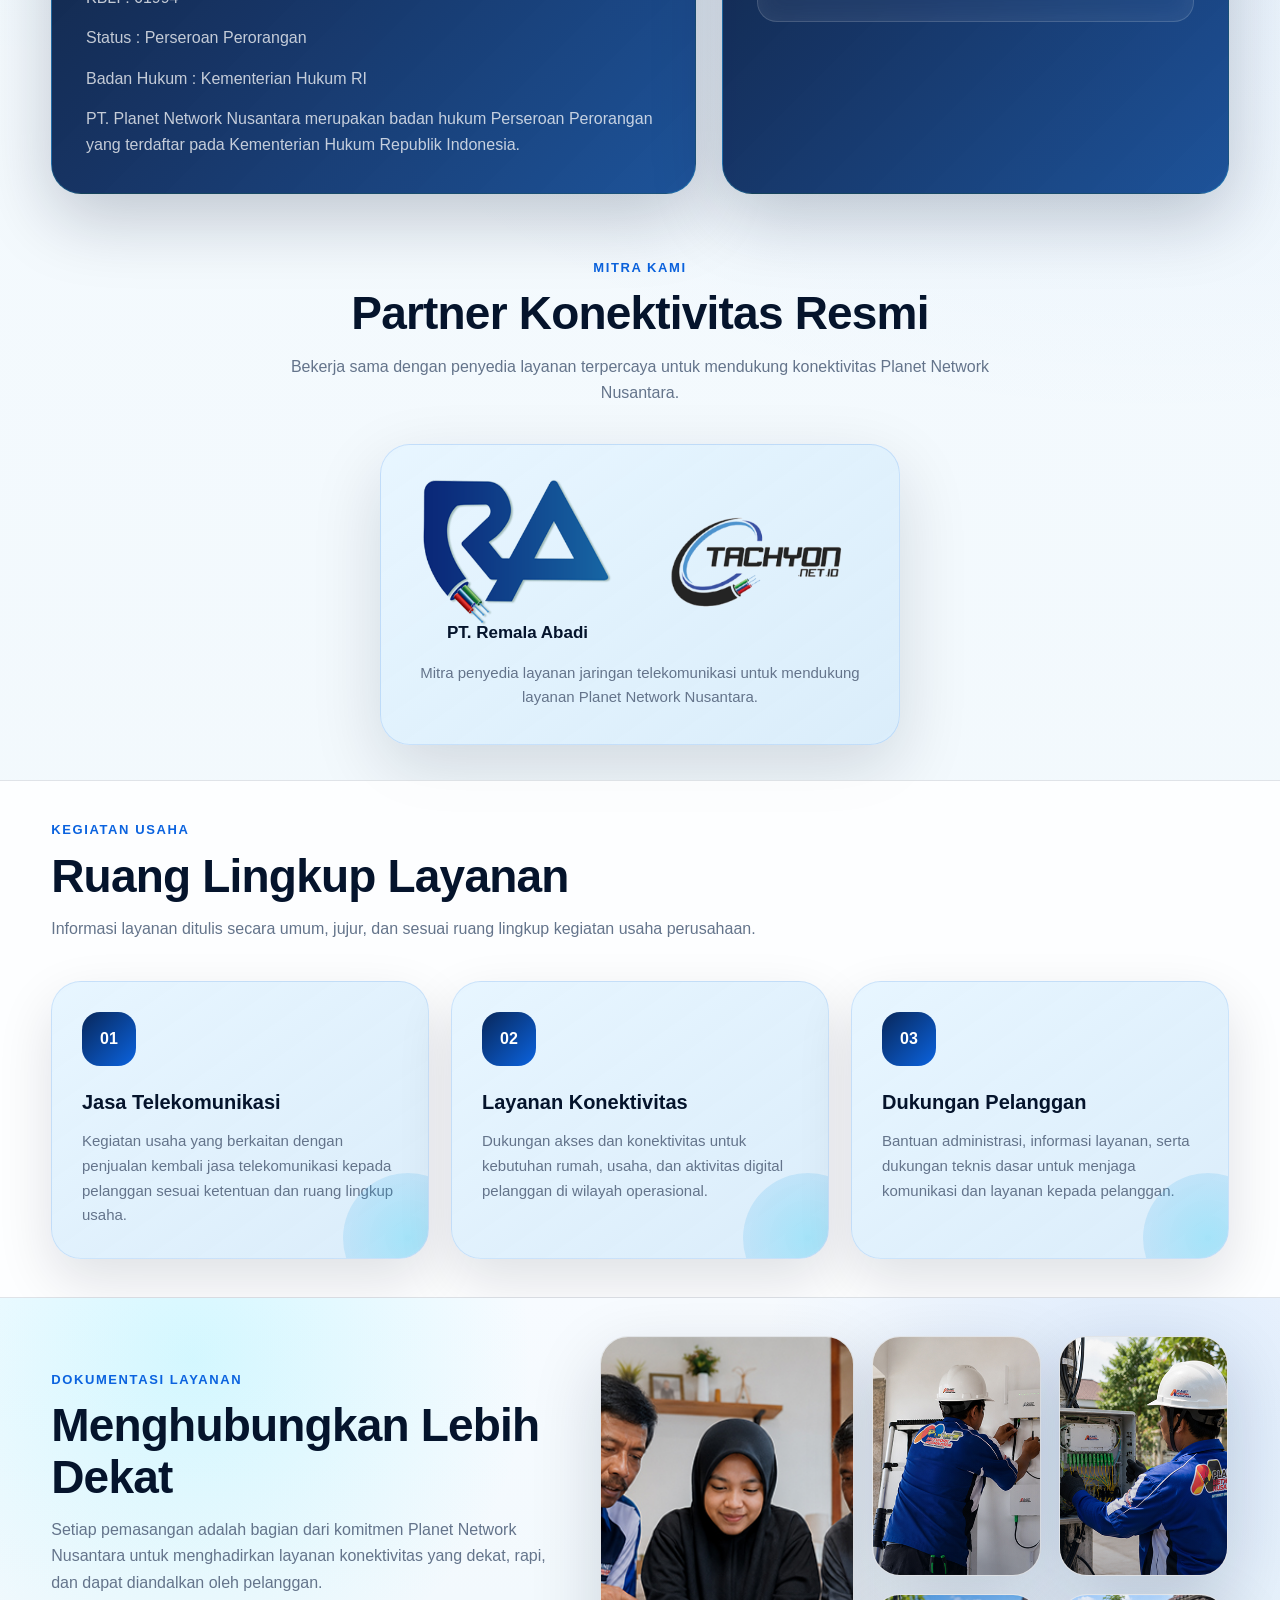
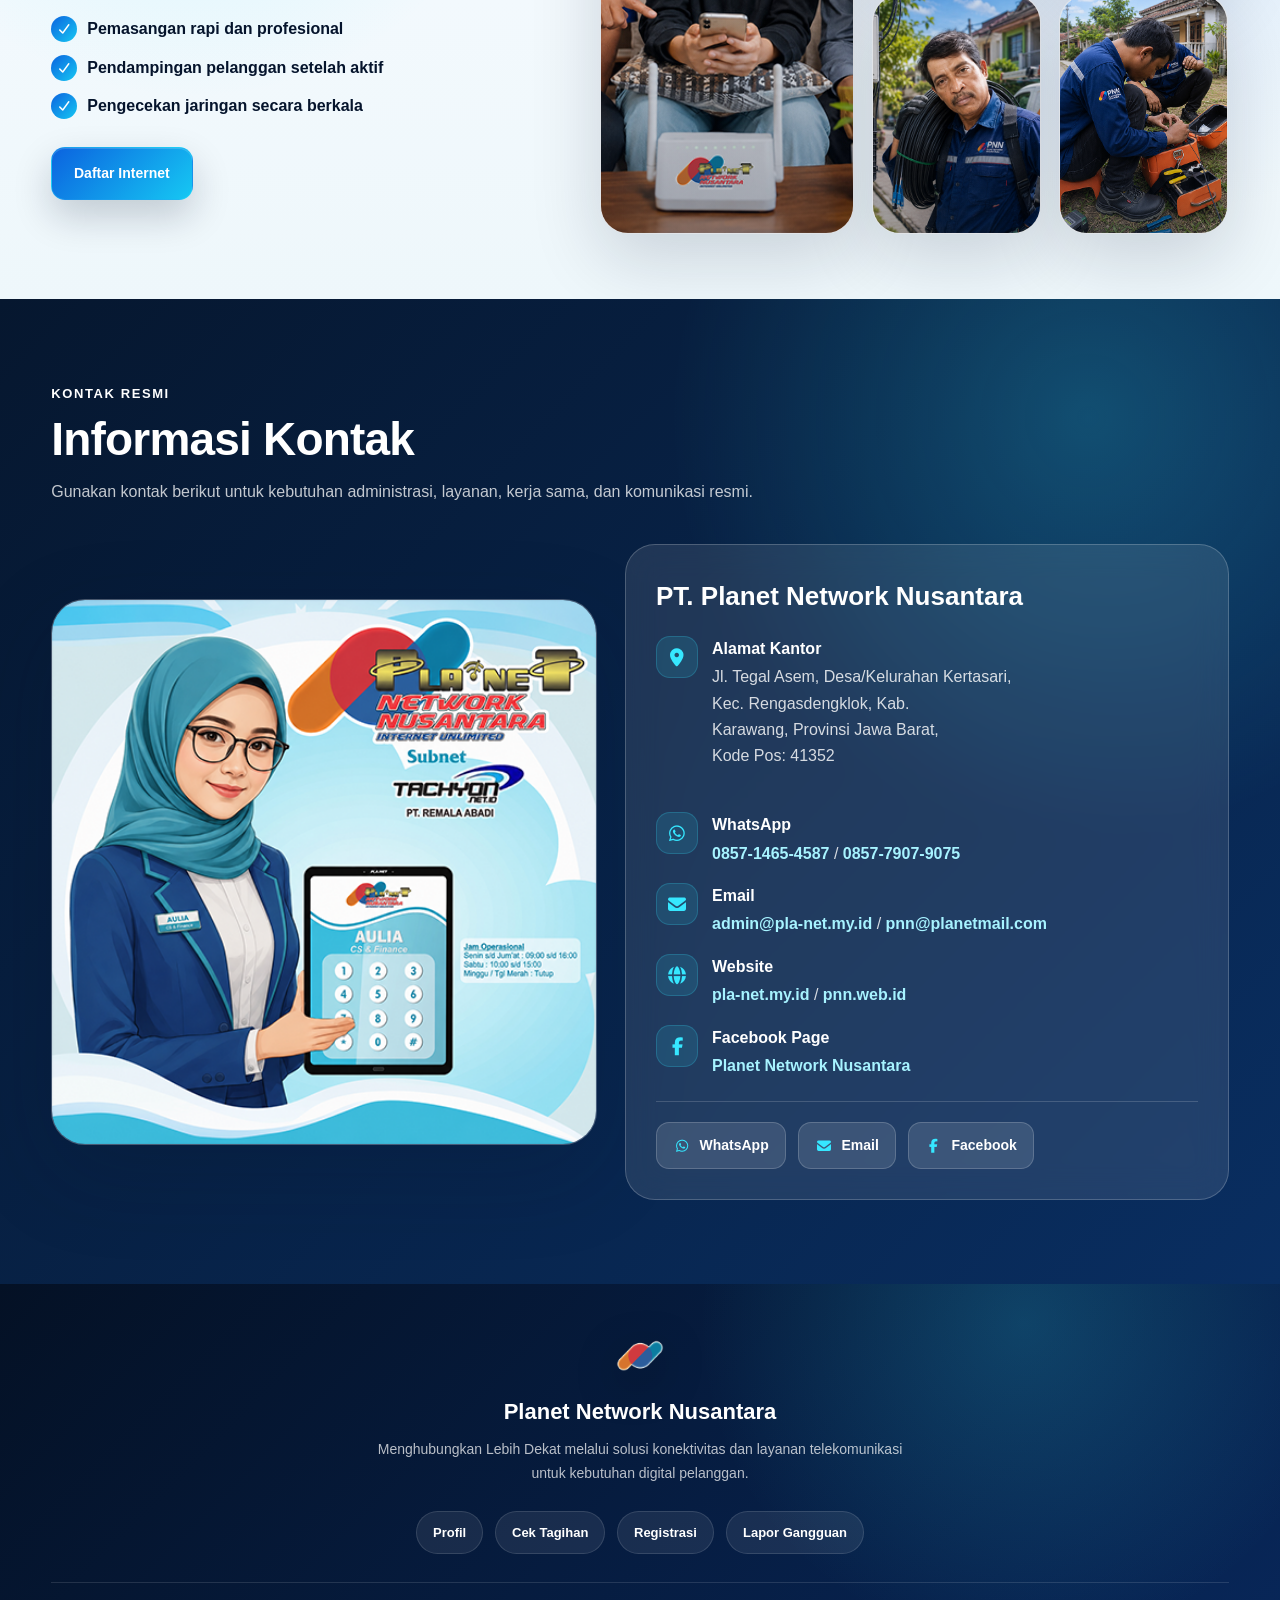
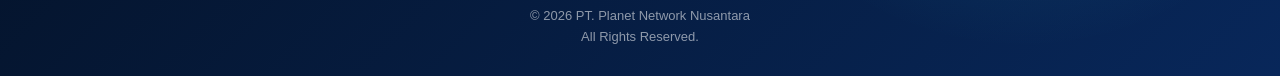
==== commit 022dede5: "Update index.html" ====
--- a/index.html
+++ b/index.html
@@ -468,9 +468,8 @@
     </div>
     <div>
       <b>Alamat Kantor</b>
-      Jl. Tegal Asem, Desa/Kelurahan Kertasari, Kec. Rengasdengklok, Kab.<br>
-Karawang, Provinsi Jawa Barat,
-Kode Pos: 41352      
+      Jl. Tegal Asem, Desa/Kelurahan Kertasari,<br> Kec. Rengasdengklok, Kab.<br>
+	  Karawang, Provinsi Jawa Barat,<br> Kode Pos: 41352</br></br>      
     </div>
   </div>
 
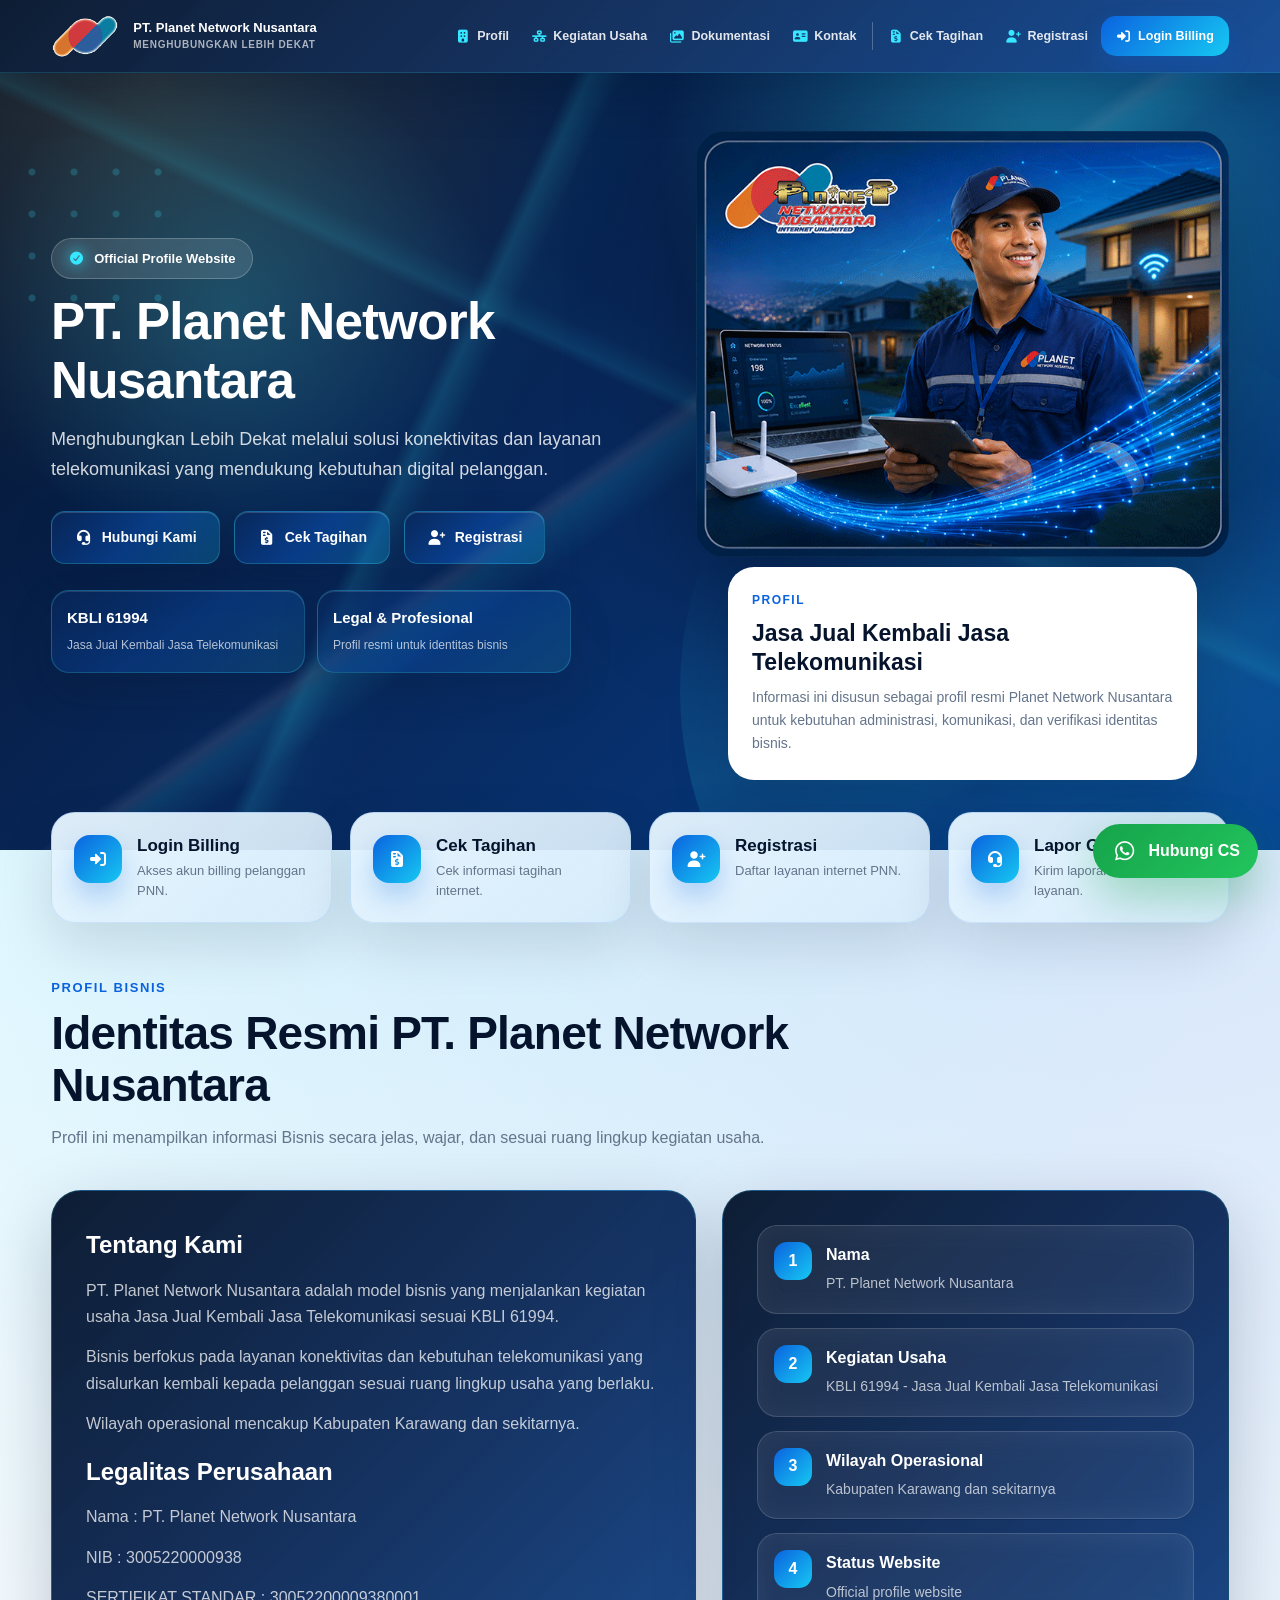
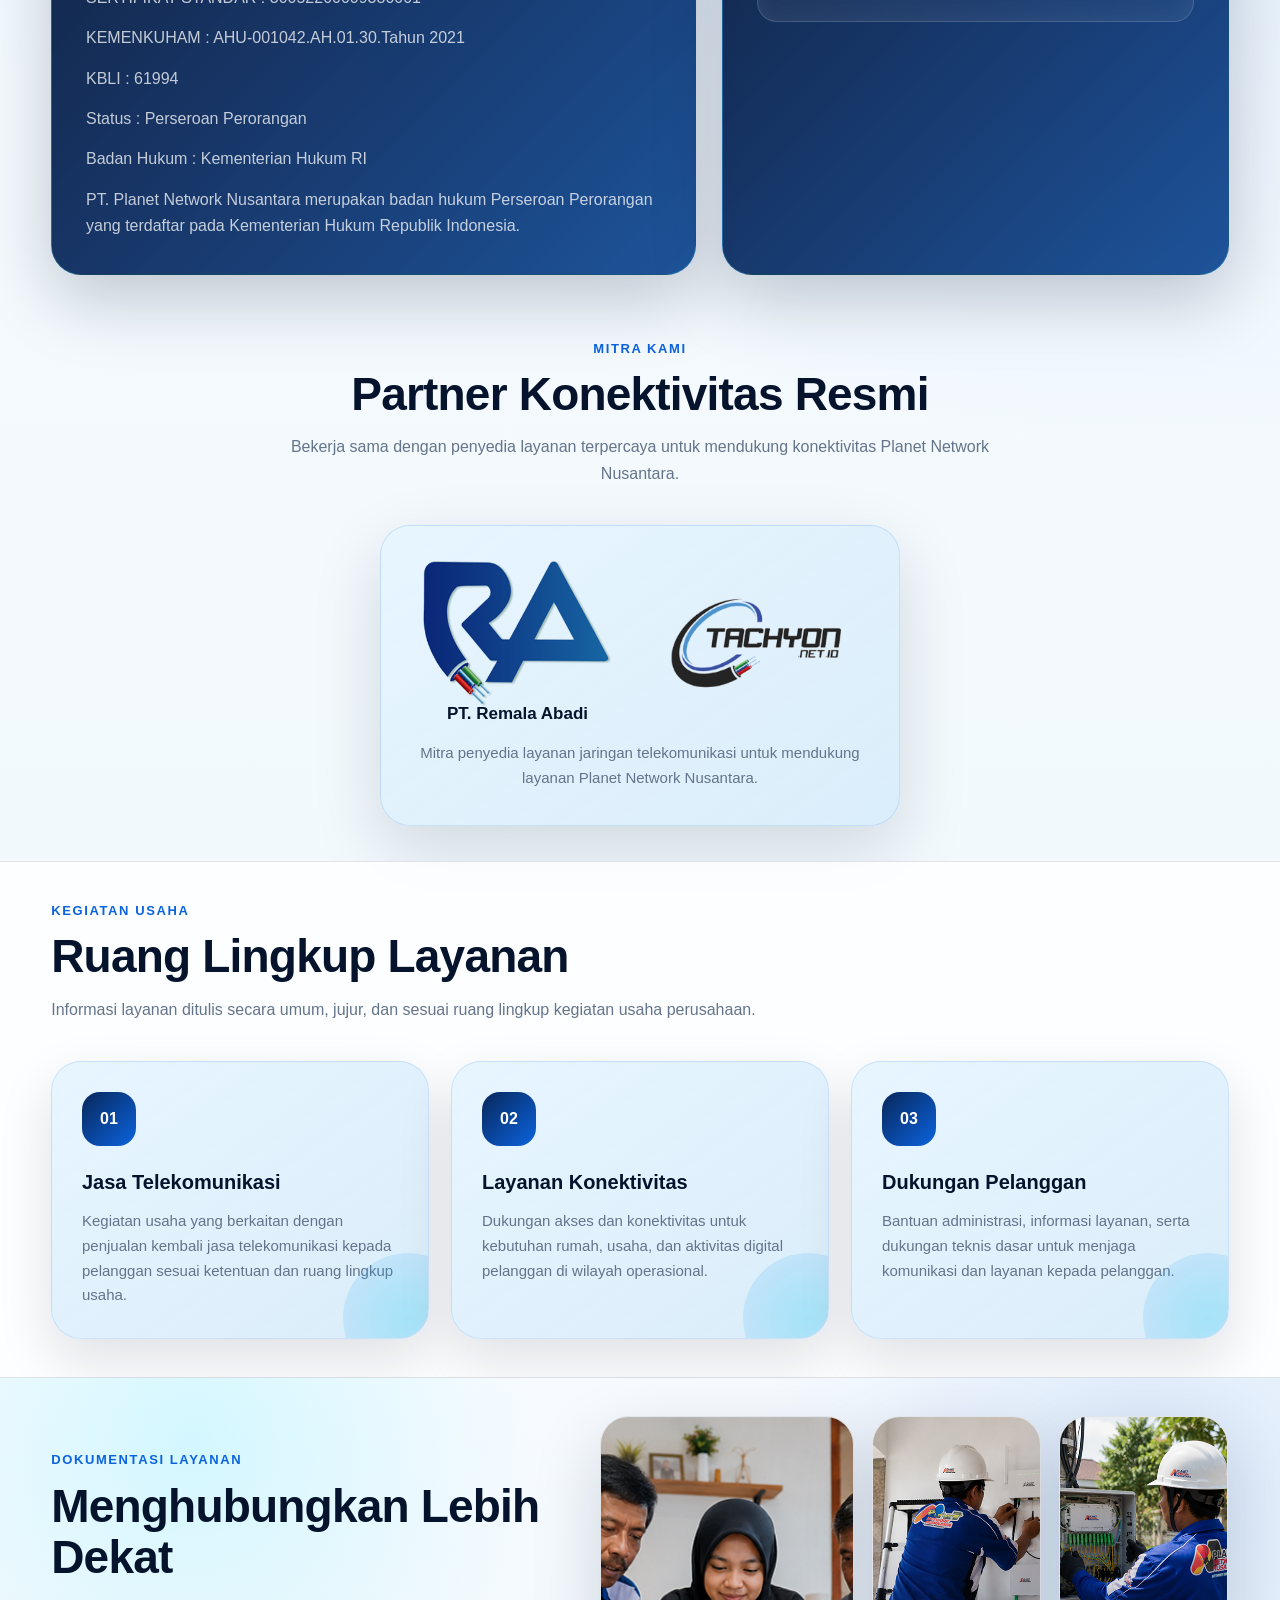
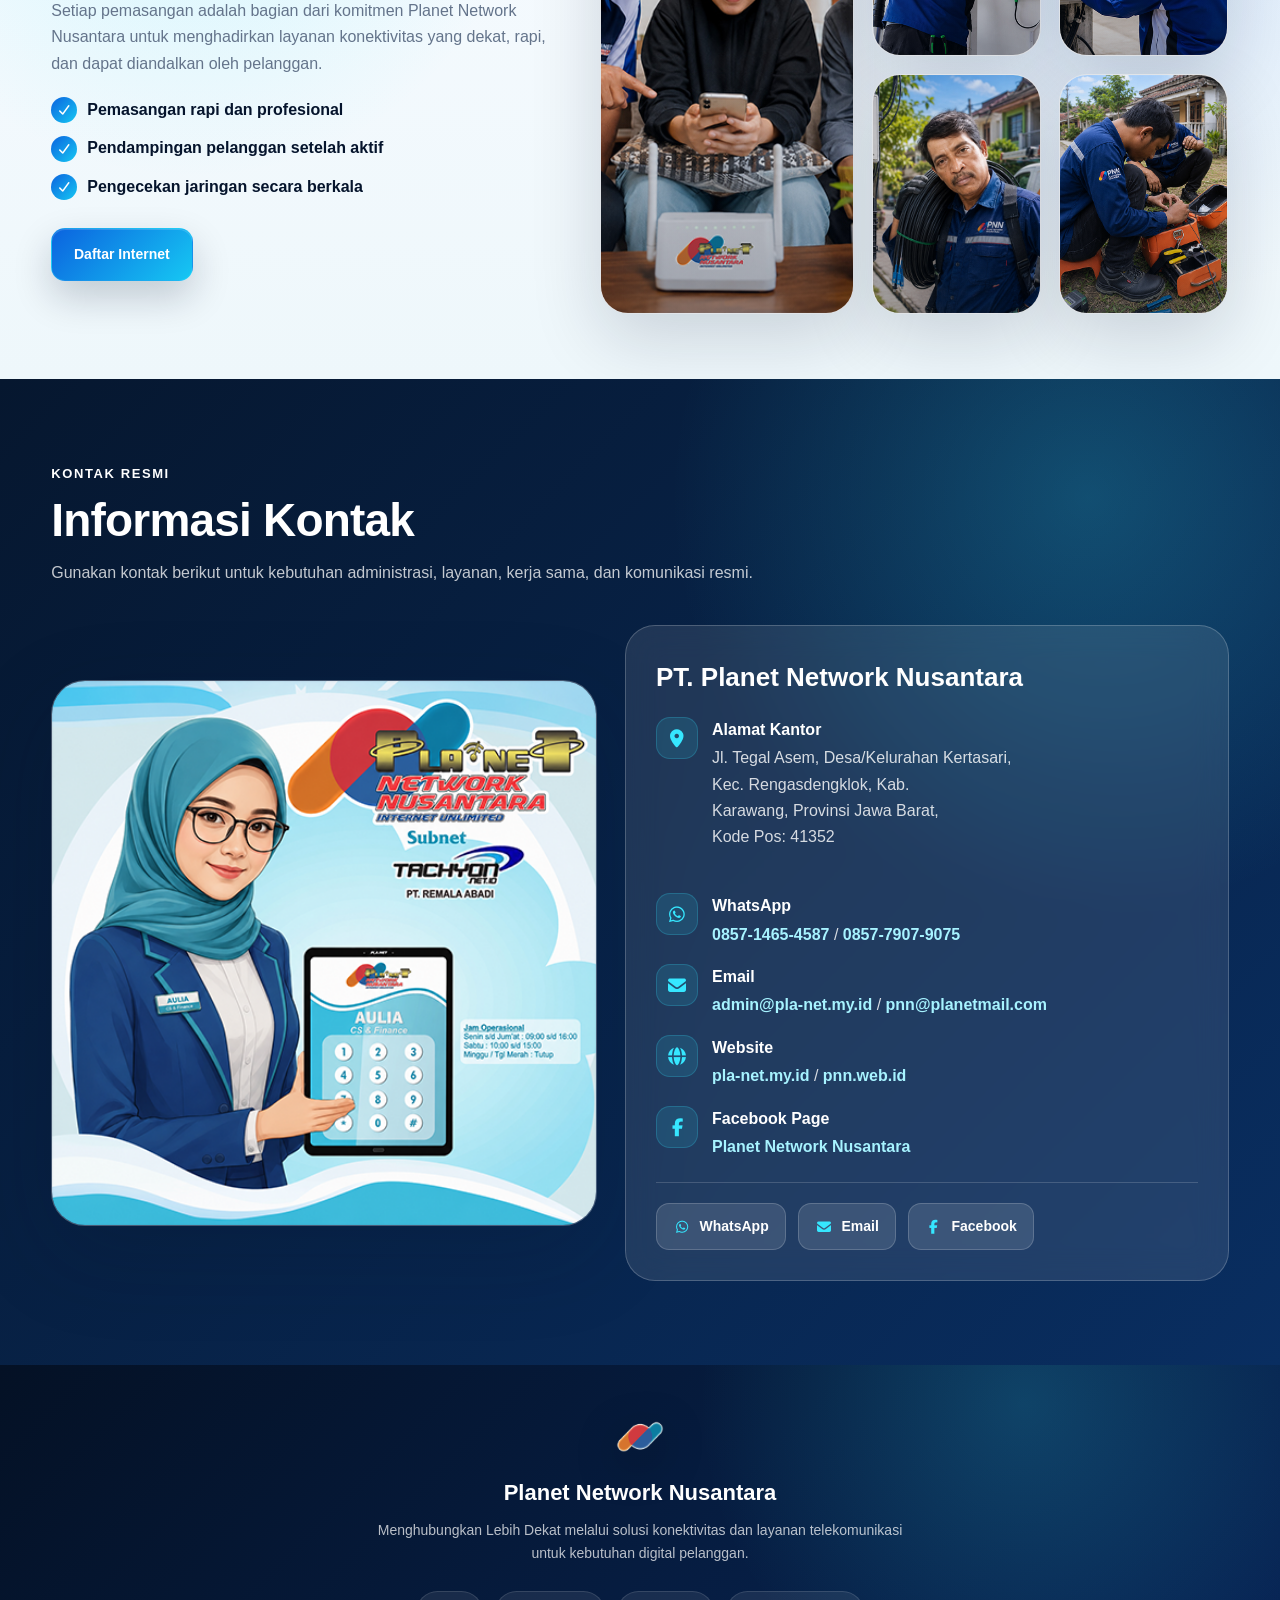
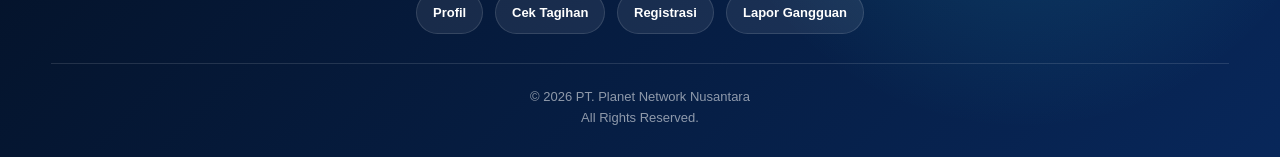
==== commit 7eac342e: "Update index.html" ====
--- a/index.html
+++ b/index.html
@@ -230,8 +230,10 @@
 PT. Planet Network Nusantara</p>
 <p>
 NIB :
-3005220000938
+3005220000938<p>
+SERTIFIKAT STANDAR : 30052200009380001	
 </p>
+<p>KEMENKUHAM :  AHU-001042.AH.01.30.Tahun 2021</p>
 <p>
 KBLI :
 61994</p>
